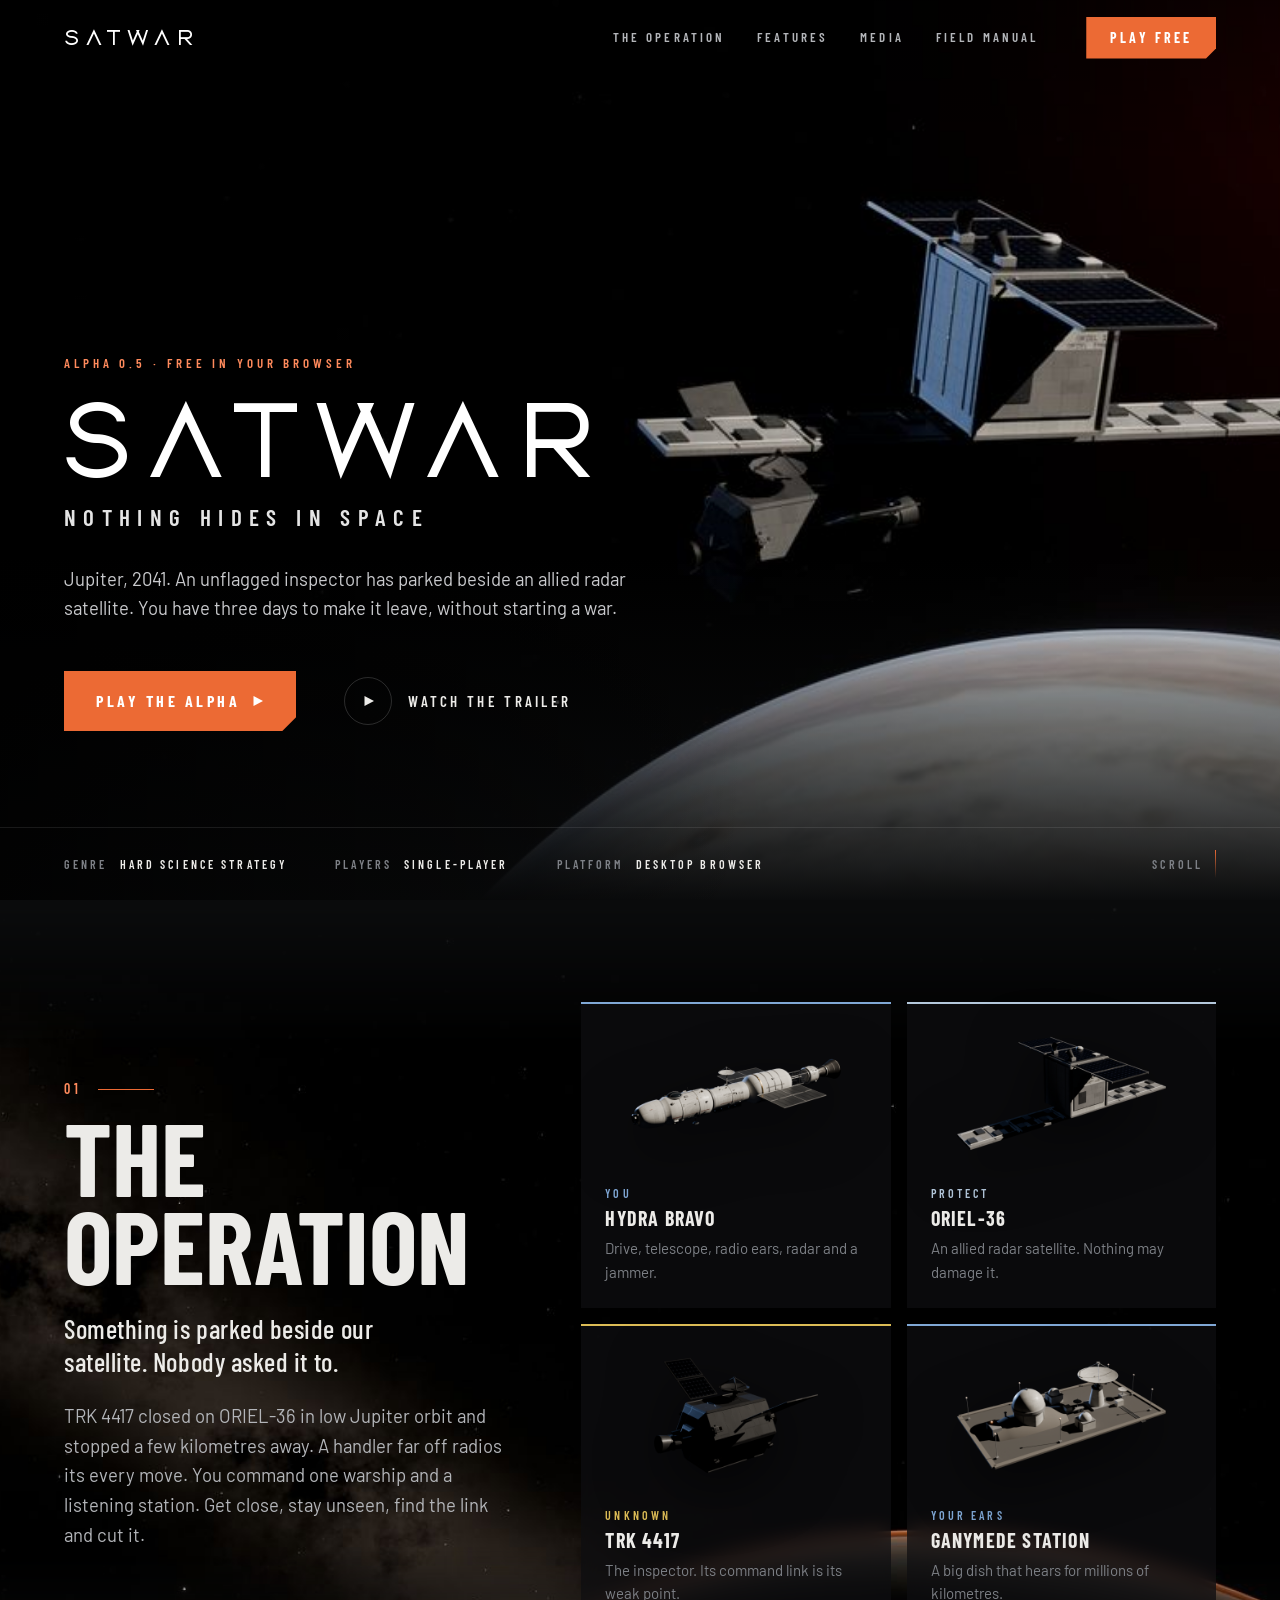
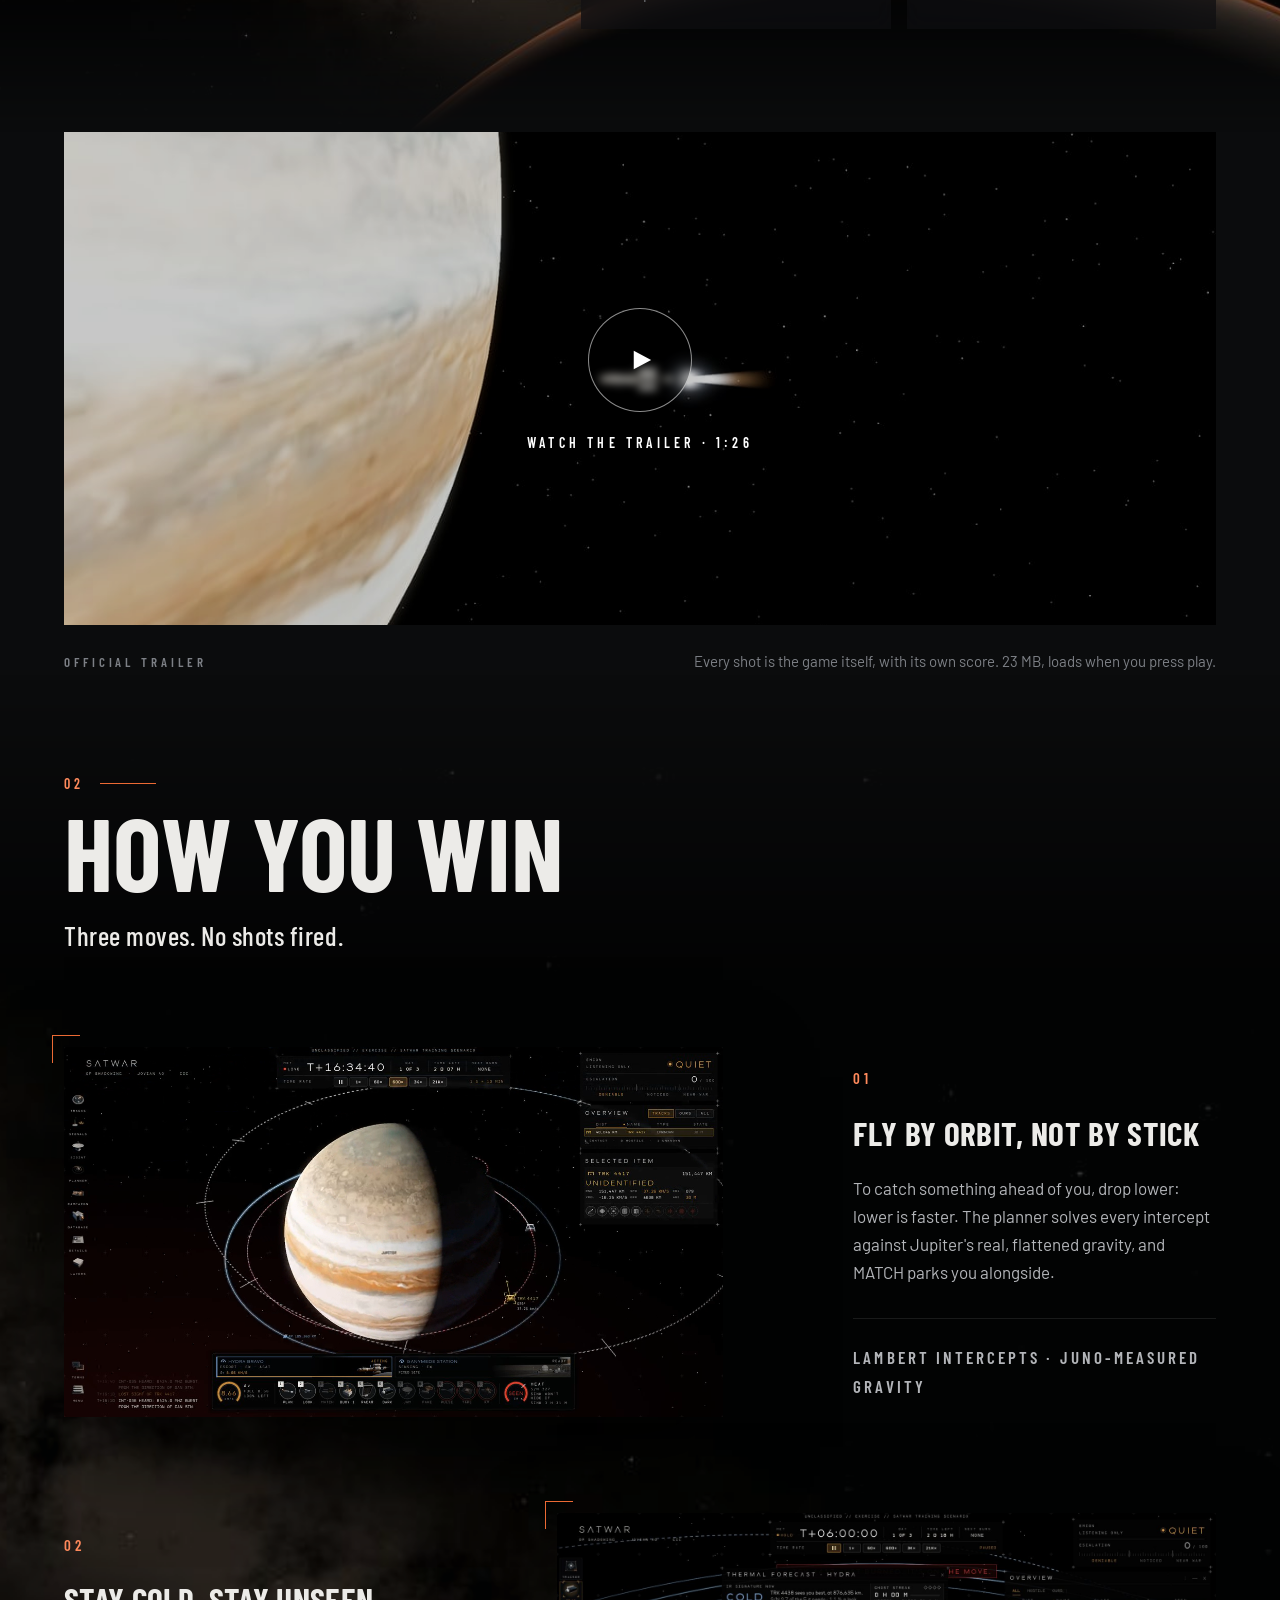
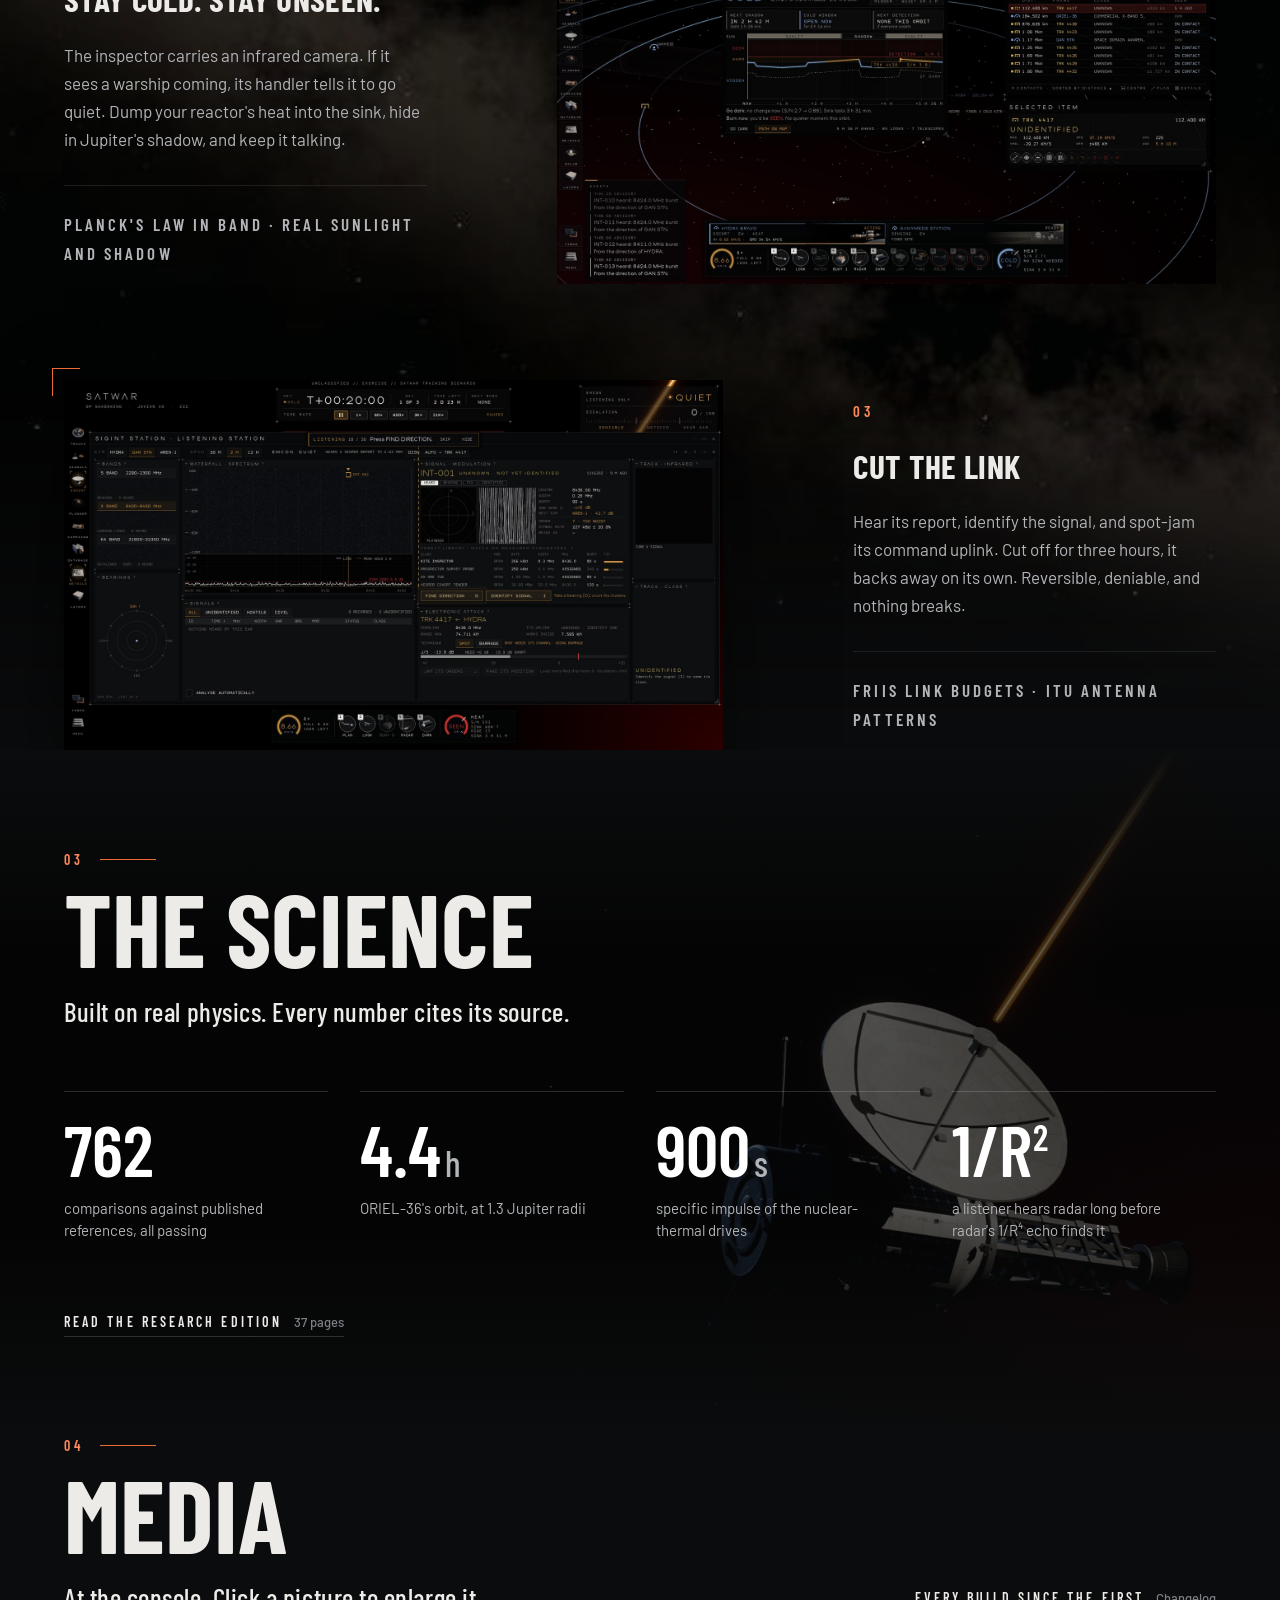
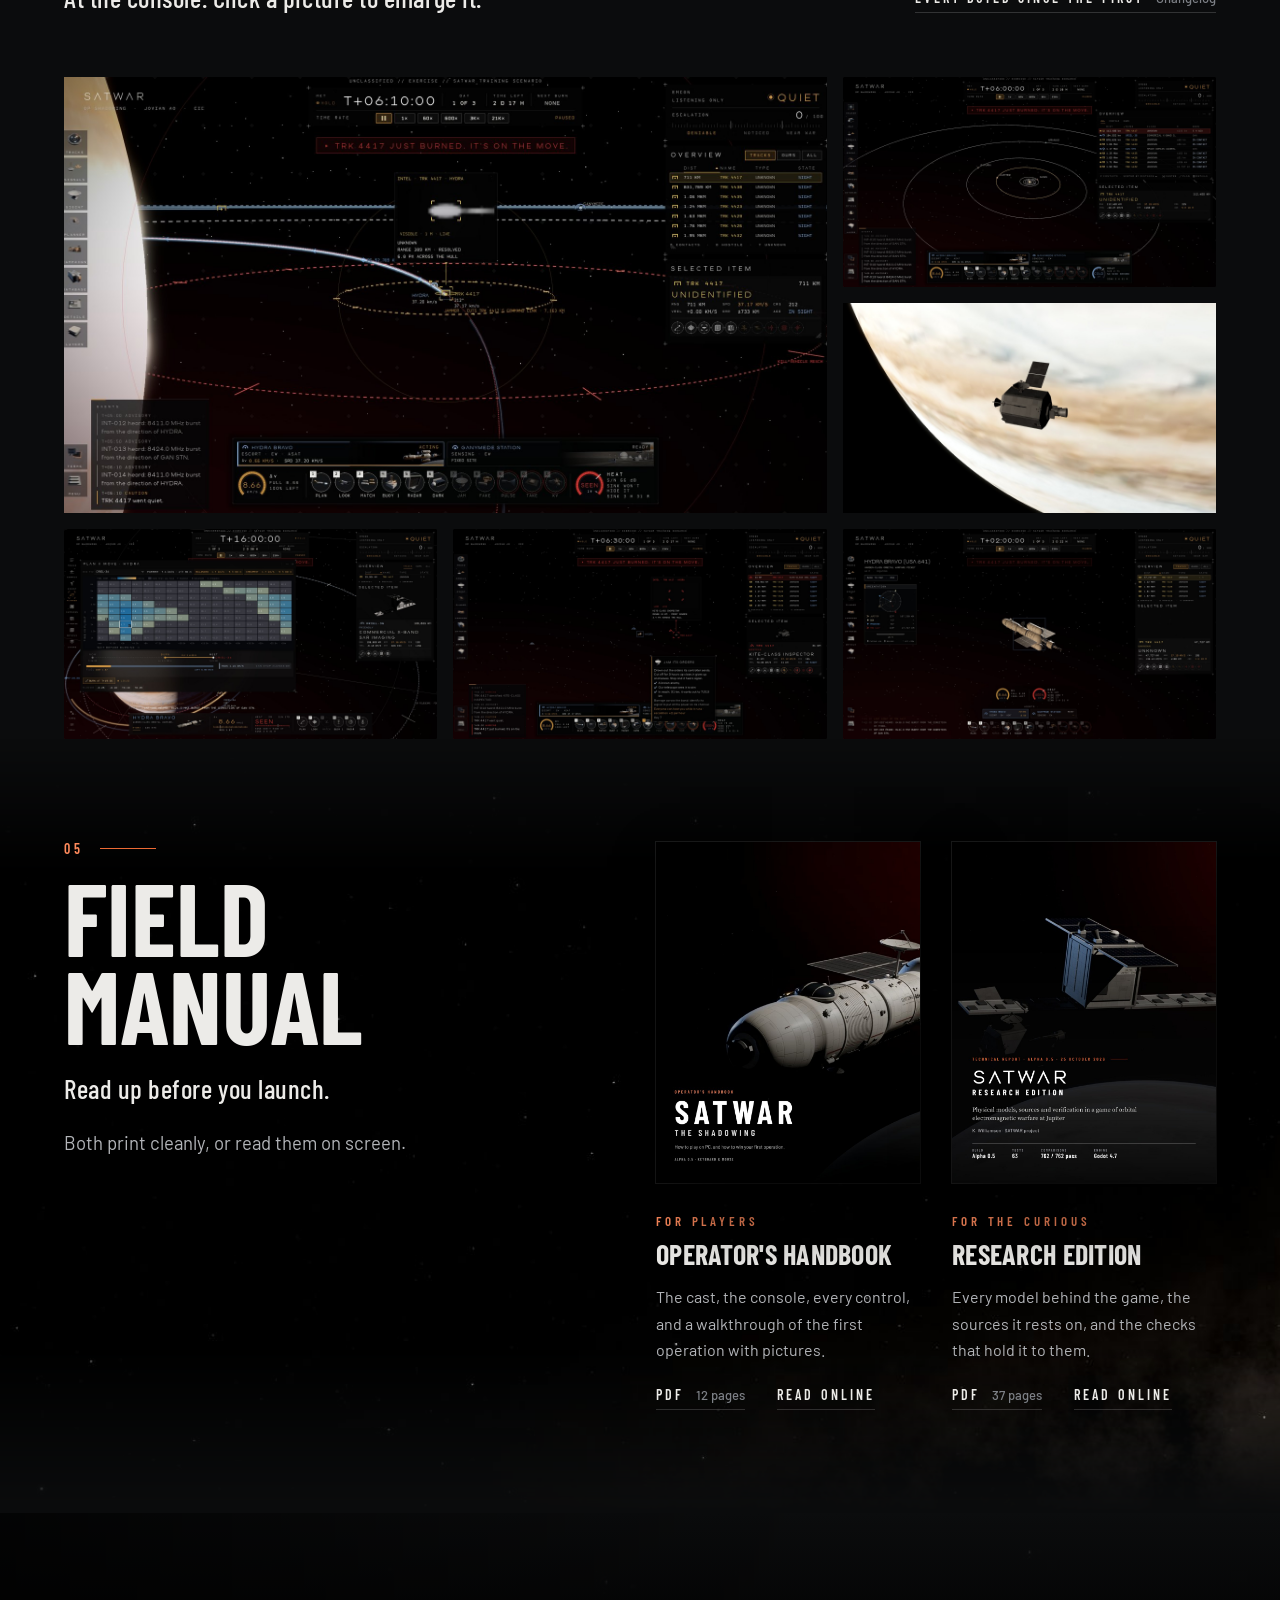
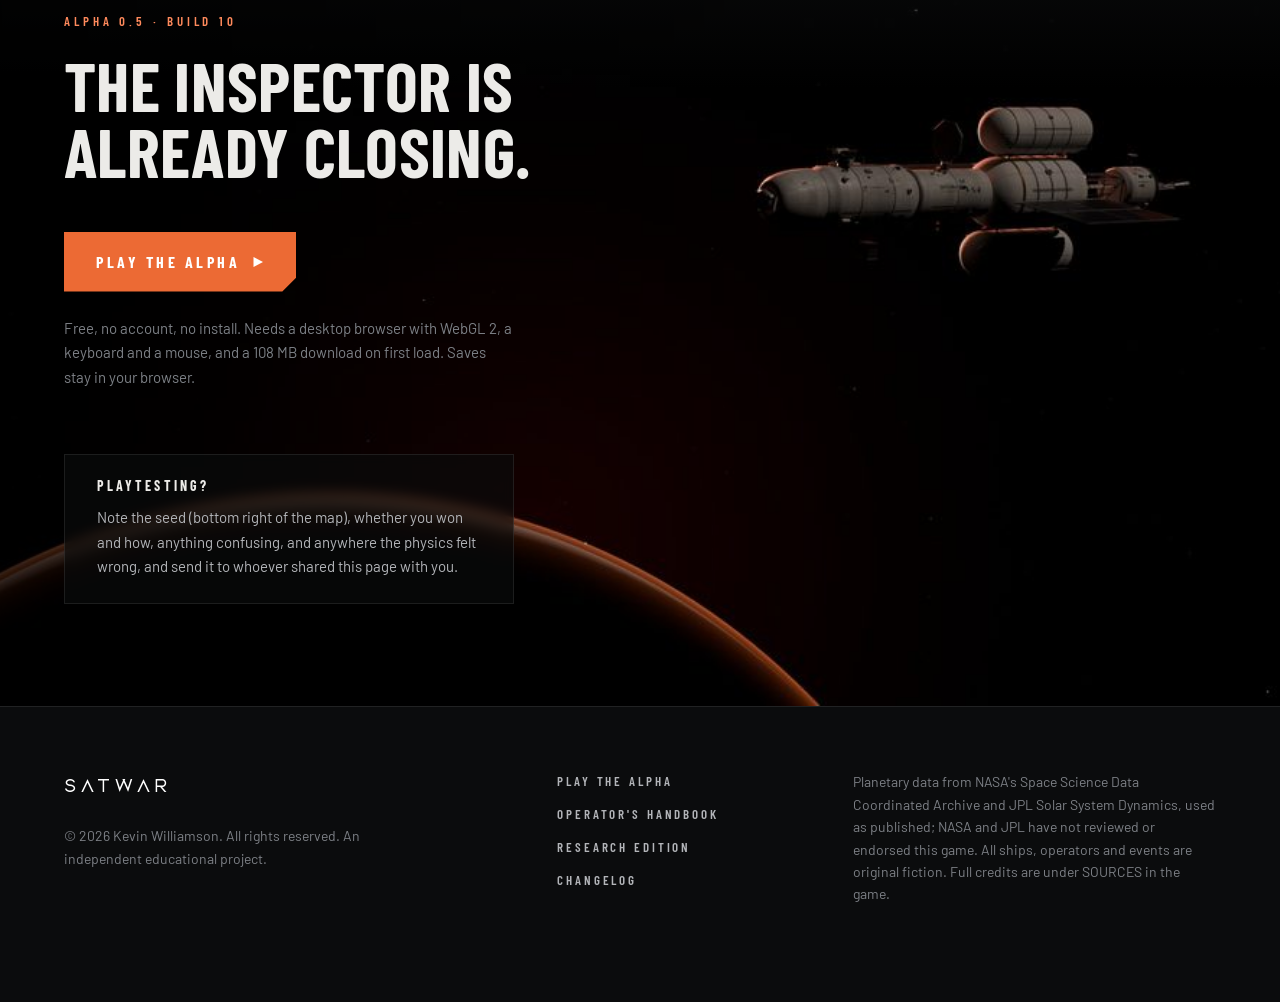
==== index.html @ 815275fd "Research Edition: claims audited against readable sources, corroborations listed, corrected visible " ====
<!doctype html>
<html lang="en">
<head>
<meta charset="utf-8">
<meta name="viewport" content="width=device-width, initial-scale=1">
<title>SATWAR · Alpha 0.5</title>
<meta name="description" content="SATWAR: a hard-science game of stealth satellites and electronic warfare around Jupiter, built on real orbital mechanics. Free in your browser.">
<meta name="theme-color" content="#0b0c0d">
<meta property="og:title" content="SATWAR · Alpha 0.5">
<meta property="og:description" content="Nothing hides in space. An unflagged inspector is shadowing an allied radar satellite in low Jupiter orbit. Close in, stay cold, and cut its command link without firing a shot. Free in your browser.">
<meta property="og:image" content="images/site/hero-1280.jpg">
<meta name="twitter:card" content="summary_large_image">
<link rel="preconnect" href="https://fonts.googleapis.com"><link rel="preconnect" href="https://fonts.gstatic.com" crossorigin>
<link rel="stylesheet" href="https://fonts.googleapis.com/css2?family=Barlow:ital,wght@0,400;0,500;0,600;1,400&family=Barlow+Condensed:wght@500;600;700&display=swap">
<style>
@font-face{font-family:'Satwar Geo';src:url(fonts/SatwarGeo-Medium.ttf) format('truetype');font-weight:500;font-display:swap}
@font-face{font-family:'Satwar Geo';src:url(fonts/SatwarGeo-Light.ttf) format('truetype');font-weight:300;font-display:swap}
:root{color-scheme:dark;
  --bg:#0b0c0d;--bg2:#111214;--bg3:#16171a;--line:rgba(255,255,255,.09);--line2:rgba(255,255,255,.16);
  --ink:#ecebe8;--ink2:#b3b5b9;--ink3:#7d8086;--orange:#ec6a34;--orange2:#ff8a5c;
  --own:#80a8d6;--prot:#b4c8dc;--unk:#dcbc56;--host:#e8544a;
  --geo:'Satwar Geo','Barlow Condensed',sans-serif;--cond:'Barlow Condensed','Arial Narrow',sans-serif;--body:'Barlow','Segoe UI',system-ui,sans-serif;
  /* one spacing scale for the whole site */
  --s1:4px;--s2:8px;--s3:12px;--s4:16px;--s5:24px;--s6:32px;--s7:48px;--s8:64px;--s9:96px;--s10:128px;--s11:192px;
  --gut:clamp(20px,5vw,80px);--max:1400px;--sec:clamp(80px,8vw,128px);--nav:76px}
*,*::before,*::after{box-sizing:border-box}
html{background:var(--bg);scroll-behavior:smooth;scroll-padding-top:var(--nav)}
body{margin:0;background:var(--bg);color:var(--ink);font:400 18px/1.65 var(--body);-webkit-font-smoothing:antialiased;text-rendering:optimizeLegibility}
img,video{display:block;max-width:100%;height:auto}
a{color:inherit}
:focus-visible{outline:2px solid var(--orange);outline-offset:4px}
p{margin:0}
h1,h2,h3{margin:0;font-weight:700}
.wrap{width:100%;max-width:calc(var(--max) + 2*var(--gut));margin:0 auto;padding:0 var(--gut)}
.k{display:block;font:600 13px/1 var(--cond);letter-spacing:.3em;text-transform:uppercase;color:var(--orange2)}
.k.dim{color:var(--ink3)}
.h2{font:700 clamp(40px,5.4vw,80px)/.95 var(--cond);letter-spacing:.005em;text-transform:uppercase;text-wrap:balance}
.h3{font:700 clamp(28px,2.6vw,40px)/1 var(--cond);letter-spacing:.01em;text-transform:uppercase}
.lead{font-size:clamp(18px,1.45vw,21px);line-height:1.6;color:var(--ink2);max-width:34em;text-wrap:pretty}
.small{font-size:15px;color:var(--ink3)}

/* buttons */
.btn{display:inline-flex;align-items:center;gap:var(--s3);height:60px;padding:0 var(--s6);background:var(--orange);color:#fff;text-decoration:none;
  font:700 16px/1 var(--cond);letter-spacing:.22em;text-transform:uppercase;clip-path:polygon(0 0,100% 0,100% calc(100% - 14px),calc(100% - 14px) 100%,0 100%);transition:background .2s}
.btn:hover{background:#ff7a42}
.btn svg{width:12px;height:12px}
.btn.sm{height:42px;padding:0 var(--s5);font-size:14px;clip-path:polygon(0 0,100% 0,100% calc(100% - 10px),calc(100% - 10px) 100%,0 100%)}
.ghost{display:inline-flex;align-items:center;gap:var(--s4);height:60px;color:var(--ink);text-decoration:none;background:none;border:0;cursor:pointer;padding:0;
  font:600 15px/1 var(--cond);letter-spacing:.22em;text-transform:uppercase}
.ghost i{display:grid;place-items:center;width:48px;height:48px;border:1px solid var(--line2);border-radius:50%;transition:border-color .2s,background .2s}
.ghost i svg{width:12px;height:12px;margin-left:2px}
.ghost:hover i{border-color:var(--orange);background:rgba(236,106,52,.12)}
.tl{font:600 14px/1 var(--cond);letter-spacing:.22em;text-transform:uppercase;text-decoration:none;color:var(--ink);display:inline-flex;gap:var(--s3);align-items:center;padding-bottom:6px;border-bottom:1px solid var(--line2);transition:border-color .2s,color .2s}
.tl:hover{border-color:var(--orange);color:#fff}
.tl small{font:500 13px var(--body);letter-spacing:0;text-transform:none;color:var(--ink3)}

/* navigation */
.nav{position:fixed;inset:0 0 auto;z-index:20;height:var(--nav);transition:background .3s,border-color .3s;border-bottom:1px solid transparent}
.nav.on,.nav.solid{background:rgba(11,12,13,.86);backdrop-filter:blur(14px);-webkit-backdrop-filter:blur(14px);border-color:var(--line)}
.nav .wrap{display:flex;align-items:center;height:100%;gap:var(--s7)}
.word{font:500 22px/1 var(--geo);letter-spacing:.26em;color:#fff;text-decoration:none;margin-right:auto}
.nav nav{display:flex;gap:var(--s6)}
.nav nav a{font:600 13px/1 var(--cond);letter-spacing:.24em;text-transform:uppercase;color:var(--ink2);text-decoration:none;padding:var(--s2) 0;transition:color .2s}
.nav nav a:hover{color:#fff}

/* hero */
.hero{position:relative;height:100svh;min-height:680px;max-height:1200px;display:flex;flex-direction:column;justify-content:flex-end;overflow:hidden;background:#000}
.hero picture,.hero picture img{position:absolute;inset:0;width:100%;height:100%;object-fit:cover;object-position:68% 45%}
.hero::after{content:"";position:absolute;inset:0;pointer-events:none;background:
  linear-gradient(90deg,rgba(0,0,0,.82) 0%,rgba(0,0,0,.45) 32%,rgba(0,0,0,0) 58%),
  linear-gradient(180deg,rgba(0,0,0,.5) 0%,rgba(0,0,0,0) 18%,rgba(0,0,0,0) 62%,var(--bg) 100%)}
.hero .wrap{position:relative;z-index:1}
.hero .copy{max-width:640px;padding-bottom:var(--s9)}
.hero h1{font:500 clamp(64px,8.2vw,140px)/.9 var(--geo);letter-spacing:.14em;color:#fff;margin:var(--s5) 0 var(--s4) -.05em}
.hero .tag{font:600 clamp(18px,1.8vw,26px)/1.2 var(--cond);letter-spacing:.32em;text-transform:uppercase;color:#e4e4e4}
.hero .lead{margin-top:var(--s6);color:#c9cacd}
.hero .acts{display:flex;flex-wrap:wrap;align-items:center;gap:var(--s5) var(--s7);margin-top:var(--s7)}
.strip{position:relative;z-index:1;border-top:1px solid var(--line)}
.strip .wrap{display:flex;gap:var(--s7);align-items:center;height:72px}
.strip span{white-space:nowrap;font:600 12px/1 var(--cond);letter-spacing:.26em;text-transform:uppercase;color:var(--ink3)}
.strip span b{color:var(--ink);font-weight:600;margin-left:var(--s3)}
.strip .scroll{margin-left:auto;display:flex;align-items:center;gap:var(--s3)}
.strip .scroll::after{content:"";width:1px;height:28px;background:linear-gradient(var(--orange),transparent)}

/* sections */
.sec{padding:var(--sec) 0}
.sec.flush{padding:0}
.sec.nob{padding-bottom:0}
.sec.not{padding-top:0}
.panel{background:var(--bg2)}
.grid{display:grid;grid-template-columns:repeat(12,minmax(0,1fr));column-gap:var(--s6)}

/* section head: the section's name is the headline */
.sh .idx{display:flex;align-items:center;gap:var(--s4);font:600 14px/1 var(--cond);letter-spacing:.3em;text-transform:uppercase;color:var(--orange2)}
.sh .idx::after{content:"";width:56px;height:1px;background:var(--orange)}
.sh h2{margin:var(--s4) 0 0;font:700 clamp(60px,8vw,128px)/.86 var(--cond);letter-spacing:0;text-transform:uppercase}
.sh .sub{margin-top:var(--s5);font:500 clamp(22px,2.1vw,32px)/1.2 var(--cond);letter-spacing:.02em;color:var(--ink);max-width:26em;text-wrap:balance}
.sh .lead{margin-top:var(--s5)}
/* deep-space backdrops behind sections, faded into the page at both edges */
.has-art{position:relative;isolation:isolate;overflow:hidden}
.art{position:absolute;inset:0;z-index:-1;pointer-events:none;-webkit-mask-image:linear-gradient(180deg,transparent 0%,#000 18%,#000 78%,transparent 100%);mask-image:linear-gradient(180deg,transparent 0%,#000 18%,#000 78%,transparent 100%)}
.art picture,.art img{width:100%;height:100%;object-fit:cover}
.art.dim img{opacity:.75}
/* premise */
.premise .pg{display:grid;grid-template-columns:minmax(0,5fr) minmax(0,7fr);gap:var(--s8);align-items:center}
.premise .who{display:grid;grid-template-columns:repeat(2,minmax(0,1fr));gap:var(--s4)}
.who div{display:flex;flex-direction:column;gap:var(--s2);background:rgba(14,15,17,.72);backdrop-filter:blur(10px);-webkit-backdrop-filter:blur(10px);border-top:2px solid var(--line2);padding:var(--s4) var(--s5) var(--s5)}
.who div.o{border-top-color:var(--own)}.who div.p{border-top-color:var(--prot)}.who div.u{border-top-color:var(--unk)}
.who img{width:100%;aspect-ratio:16/9;object-fit:contain;margin:0 0 var(--s3);filter:drop-shadow(0 18px 30px rgba(0,0,0,.6))}
.who b{font:700 20px/1.1 var(--cond);letter-spacing:.06em;text-transform:uppercase}
.who em{font:600 12px/1 var(--cond);font-style:normal;letter-spacing:.26em;text-transform:uppercase}
.who p{font-size:15px;line-height:1.55;color:var(--ink3)}
.c-own{color:var(--own)}.c-prot{color:var(--prot)}.c-unk{color:var(--unk)}

/* trailer */
.film{position:relative;display:block;width:100%;aspect-ratio:21/9;background:#000 center/cover no-repeat;border:0;padding:0;cursor:pointer;overflow:hidden}
.film img{position:absolute;inset:0;width:100%;height:100%;object-fit:cover;transition:transform 1.2s cubic-bezier(.2,.7,.2,1),opacity .4s;opacity:.78}
.film:hover img{transform:scale(1.025);opacity:.9}
.film .play{position:absolute;inset:0;display:flex;flex-direction:column;align-items:center;justify-content:center;gap:var(--s5);color:#fff}
.film .play i{display:grid;place-items:center;width:104px;height:104px;border-radius:50%;border:1px solid rgba(255,255,255,.55);background:rgba(0,0,0,.25);backdrop-filter:blur(4px);transition:transform .3s,border-color .3s,background .3s}
.film .play i svg{width:22px;height:22px;margin-left:4px}
.film:hover .play i{transform:scale(1.06);border-color:var(--orange);background:rgba(236,106,52,.2)}
.film .play span{font:600 14px/1 var(--cond);letter-spacing:.3em;text-transform:uppercase}
.film video{position:absolute;inset:0;width:100%;height:100%;background:#000}
.film-meta{display:flex;justify-content:space-between;align-items:baseline;gap:var(--s5);margin-top:var(--s5)}

/* features */
.feat-head{margin-bottom:var(--s9)}
.feat{display:grid;grid-template-columns:repeat(12,minmax(0,1fr));column-gap:var(--s6);align-items:center}
.feat+.feat{margin-top:var(--s9)}
.feat .media{grid-column:1/8;position:relative}
.feat .text{grid-column:9/13}
.feat.flip .media{grid-column:6/13;grid-row:1}
.feat.flip .text{grid-column:1/5;grid-row:1}
.media img,.media video{width:100%;aspect-ratio:16/9;object-fit:cover;background:#000;box-shadow:0 30px 80px rgba(0,0,0,.55)}
.media::before{content:"";position:absolute;left:-12px;top:-12px;width:28px;height:28px;border-left:1px solid var(--orange);border-top:1px solid var(--orange);pointer-events:none}
.feat .n{font:600 15px/1 var(--cond);letter-spacing:.24em;color:var(--orange2)}
.feat .h3{margin:var(--s5) 0}
.feat .text p{color:var(--ink2);font-size:17px}
.feat .spec{margin-top:var(--s6);padding-top:var(--s5);border-top:1px solid var(--line);font:600 12px/1.7 var(--cond);letter-spacing:.18em;text-transform:uppercase;color:var(--ink3)}

/* numbers band */
.band{position:relative;overflow:hidden;background:#000}
.band>img{position:absolute;inset:0;width:100%;height:100%;object-fit:cover;object-position:60% 50%;opacity:.55}
.band::after{content:"";position:absolute;inset:0;background:linear-gradient(180deg,var(--bg) 0%,rgba(11,12,13,.35) 30%,rgba(11,12,13,.35) 70%,var(--bg) 100%)}
.band .wrap{position:relative;z-index:1}

.nums{display:grid;grid-template-columns:repeat(4,minmax(0,1fr));gap:var(--s6);margin-top:var(--s8)}
.nums div{border-top:1px solid var(--line2);padding-top:var(--s5)}
.nums b{display:block;font:600 clamp(56px,5.6vw,92px)/.9 var(--cond);letter-spacing:0;font-variant-numeric:lining-nums;color:#fff}
.nums b small{font-size:.5em;font-weight:500;margin-left:.12em;color:var(--ink2);letter-spacing:.02em}
.nums b sup{font-size:.5em;vertical-align:0;position:relative;top:-.72em;margin-left:.04em}
.nums span{display:block;margin-top:var(--s4);font-size:15px;line-height:1.5;color:var(--ink2);max-width:16em}
.band .more{margin-top:var(--s8)}

/* gallery */
.gal-head{display:flex;justify-content:space-between;align-items:flex-end;gap:var(--s6);margin-bottom:var(--s8)}
.gal{display:grid;grid-template-columns:repeat(12,minmax(0,1fr));gap:var(--s4)}
.gal figure{margin:0;position:relative;overflow:hidden;background:#000;cursor:zoom-in}
.gal figure:nth-child(1){grid-column:1/9;grid-row:1/3}
.gal figure:nth-child(2),.gal figure:nth-child(3){grid-column:9/13}
.gal figure:nth-child(n+4){grid-column:span 4}
.gal img{width:100%;height:100%;object-fit:cover;aspect-ratio:16/9;transition:transform .8s cubic-bezier(.2,.7,.2,1)}
.gal figure:hover img{transform:scale(1.03)}
.gal figcaption{position:absolute;left:0;right:0;bottom:0;padding:var(--s7) var(--s5) var(--s4);background:linear-gradient(transparent,rgba(0,0,0,.85));font:600 12px/1.3 var(--cond);letter-spacing:.22em;text-transform:uppercase;color:#ddd;opacity:0;transform:translateY(6px);transition:opacity .3s,transform .3s}
.gal figure:hover figcaption,.gal figure:focus-within figcaption{opacity:1;transform:none}

/* field manual */
.docs{display:grid;grid-template-columns:repeat(12,minmax(0,1fr));column-gap:var(--s6);row-gap:var(--s9)}
.docs .intro{grid-column:1/6}

.doc{grid-column:10/13;display:flex;flex-direction:column}
.doc.d1{grid-column:7/10}
.doc .cv{display:block;position:relative;aspect-ratio:612/792;margin-bottom:var(--s6);transition:transform .5s cubic-bezier(.2,.7,.2,1)}
.doc .cv img{width:100%;height:100%;object-fit:cover;box-shadow:24px 34px 60px rgba(0,0,0,.6),0 0 0 1px var(--line)}
.doc .cv:hover{transform:translateY(-6px)}
.doc .k{margin-bottom:var(--s3)}
.doc .h3{font-size:28px}
.doc p{margin:var(--s4) 0 var(--s5);font-size:16px;color:var(--ink2)}
.doc .links{display:flex;gap:var(--s6);flex-wrap:wrap;margin-top:auto}

/* final call */
.end{position:relative;overflow:hidden;background:#000;padding:var(--sec) 0}
.end>picture,.end>picture img{position:absolute;inset:0;width:100%;height:100%;object-fit:cover;object-position:70% 50%}
.end::after{content:"";position:absolute;inset:0;background:linear-gradient(90deg,rgba(0,0,0,.7) 0%,rgba(0,0,0,.2) 45%,rgba(0,0,0,0) 65%),linear-gradient(180deg,var(--bg) 0%,rgba(0,0,0,0) 22%)}
.end .wrap{position:relative;z-index:1;display:flex;flex-direction:column;align-items:flex-start;min-height:clamp(420px,40vw,640px);justify-content:center}
.end .h2{margin:var(--s5) 0 var(--s7);max-width:9em}
.end .small{margin-top:var(--s5);max-width:30em}
.fb{margin-top:var(--s8);max-width:30em;padding:var(--s5) var(--s6);border:1px solid var(--line);background:rgba(11,12,13,.6);backdrop-filter:blur(6px);font-size:15px;color:var(--ink2);text-align:left}
.fb b{display:block;font:700 14px/1 var(--cond);letter-spacing:.22em;text-transform:uppercase;color:var(--ink);margin-bottom:var(--s3)}

/* footer */
footer{border-top:1px solid var(--line);padding:var(--s8) 0 var(--s9);background:var(--bg)}
footer .grid{row-gap:var(--s6)}
footer .word{font-size:18px}
footer .a{grid-column:1/5}
footer .b{grid-column:6/9;display:flex;flex-direction:column;gap:var(--s3)}
footer .c{grid-column:9/13}
footer .b a{font:600 13px/1.6 var(--cond);letter-spacing:.22em;text-transform:uppercase;color:var(--ink2);text-decoration:none}
footer .b a:hover{color:#fff}
footer p{font-size:14px;line-height:1.6;color:var(--ink3)}
footer .a p{margin-top:var(--s5)}

/* changelog */
.pagehead{padding:calc(var(--nav) + var(--s10)) 0 var(--s9);border-bottom:1px solid var(--line)}
.pagehead h1{font:700 clamp(56px,7vw,112px)/.9 var(--cond);text-transform:uppercase;margin:var(--s5) 0 var(--s6)}
.log{display:grid;grid-template-columns:repeat(12,minmax(0,1fr));column-gap:var(--s6);margin:0}
.log dt{grid-column:1/4;padding:var(--s8) 0 0;position:sticky;top:calc(var(--nav) + var(--s6));align-self:start}
.log dt .bn{display:block;font:600 clamp(40px,3.8vw,60px)/1 var(--cond);letter-spacing:.01em;color:#fff}
.log dt small{display:block;margin-top:var(--s4);font:600 12px/1.6 var(--cond);letter-spacing:.24em;text-transform:uppercase;color:var(--ink3)}
.log dt .latest{display:inline-block;margin-top:var(--s4);font:600 12px/1 var(--cond);letter-spacing:.22em;text-transform:uppercase;color:var(--orange2)}
.log dd{grid-column:4/13;margin:0;padding:var(--s8) 0;border-bottom:1px solid var(--line);color:var(--ink2);font-size:17px}
.log ul{margin:0;padding:0;list-style:none}
.log li{position:relative;padding-left:var(--s5);margin-bottom:var(--s4)}
.log li::before{content:"";position:absolute;left:0;top:.72em;width:8px;height:1px;background:var(--orange)}
.log li b{color:var(--ink);font-weight:600}
.cl-pair{display:grid;grid-template-columns:minmax(0,1fr) minmax(0,1fr);gap:var(--s7);align-items:start}
.cl-pair+.cl-pair{margin-top:var(--s7);padding-top:var(--s7);border-top:1px solid var(--line)}
.cl-pair.flip .cl-note{order:2}
.cl-pair figure{margin:0;cursor:zoom-in}
.cl-pair img{width:100%;box-shadow:0 20px 50px rgba(0,0,0,.5)}
.cl-pair figcaption{margin-top:var(--s3);font:600 12px/1.4 var(--cond);letter-spacing:.2em;text-transform:uppercase;color:var(--ink3)}
.dn{margin-top:var(--s4);padding:var(--s4) var(--s5);border-left:2px solid var(--orange);background:var(--bg2)}
.dn b{display:block;font:700 13px var(--cond);letter-spacing:.2em;text-transform:uppercase;color:var(--ink);margin-bottom:var(--s1)}

/* lightbox */
dialog.lb{padding:0;border:0;background:transparent;max-width:none;max-height:none;width:100vw;height:100vh;color:var(--ink)}
dialog.lb::backdrop{background:rgba(0,0,0,.94)}
.lb .in{display:flex;flex-direction:column;align-items:center;justify-content:center;gap:var(--s4);width:100%;height:100%;padding:var(--s7) var(--gut)}
.lb img{max-width:100%;max-height:calc(100vh - 160px);width:auto;cursor:zoom-out}
.lb .bar{display:flex;align-items:center;gap:var(--s4);width:min(100%,1200px)}
.lb .bar span{flex:1;font:600 13px/1.4 var(--cond);letter-spacing:.22em;text-transform:uppercase;color:var(--ink2)}
.lb button{font:600 13px/1 var(--cond);letter-spacing:.22em;color:var(--ink);background:none;border:1px solid var(--line2);height:44px;min-width:44px;padding:0 var(--s4);cursor:pointer}
.lb button:hover{border-color:var(--orange)}

@media (max-width:1100px){
  .nav nav{display:none}
  .strip .wrap{flex-wrap:wrap;height:auto;padding-top:var(--s5);padding-bottom:var(--s5);gap:var(--s3) var(--s6)}
  .premise .pg{grid-template-columns:1fr}
  .feat .media,.feat.flip .media{grid-column:1/-1;grid-row:auto}
  .feat .text,.feat.flip .text{grid-column:1/-1;grid-row:auto;margin-top:var(--s7);max-width:36em}
  .nums{grid-template-columns:repeat(2,minmax(0,1fr));row-gap:var(--s7)}
  .docs .intro{grid-column:1/-1}
  .doc,.doc.d1{grid-column:span 6}
  footer .a{grid-column:1/-1}footer .b{grid-column:1/5}footer .c{grid-column:5/-1}
  .log dt{grid-column:1/-1;position:static;padding-top:var(--s8)}
  .log dd{grid-column:1/-1;padding-top:var(--s5)}
}
@media (max-width:720px){
  body{font-size:17px}
  :root{--nav:64px;--sec:88px}
  .nav .btn{height:38px;padding:0 var(--s4);font-size:13px}
  .word{font-size:18px}
  .hero{height:auto;min-height:0;max-height:none;padding-top:var(--nav)}
  .hero picture{position:relative;inset:auto;height:62vw;min-height:260px;display:block}
  .hero picture img{object-position:78% 40%}
  .hero::after{background:linear-gradient(180deg,rgba(0,0,0,.6) 0%,rgba(0,0,0,0) 14%,rgba(0,0,0,0) 30%,var(--bg) 52%)}
  .hero .copy{padding:0 0 var(--s8);margin-top:var(--s2)}
  .hero h1{letter-spacing:.1em}
  .hero .acts{gap:var(--s4) var(--s6)}
  .strip .wrap{height:auto;flex-wrap:wrap;gap:var(--s3) var(--s5);padding-top:var(--s5);padding-bottom:var(--s5)}
  .strip .scroll{display:none}
  .premise .who{grid-template-columns:1fr}
  .who div{display:grid;grid-template-columns:110px 1fr;column-gap:var(--s4);align-items:start}
  .who img{grid-row:1/4;margin:0}
  .film{aspect-ratio:16/10}
  .film .play i{width:76px;height:76px}
  .film-meta{flex-direction:column;gap:var(--s2)}
  .feat-head{margin-bottom:var(--s7)}
  .sh .idx::after{width:40px}
  .feat+.feat{margin-top:var(--s9)}
  .media::before{left:-8px;top:-8px;width:20px;height:20px}
  .nums{grid-template-columns:1fr 1fr;column-gap:var(--s5)}
  .gal-head{flex-direction:column;align-items:flex-start}
  .gal{grid-template-columns:1fr 1fr}
  .gal figure:nth-child(n){grid-column:auto;grid-row:auto}
  .gal figure:nth-child(1),.gal figure:last-child:nth-child(even){grid-column:1/-1}
  .gal figcaption{opacity:1;transform:none;padding:var(--s6) var(--s3) var(--s2);font-size:10px;letter-spacing:.16em}
  .doc,.doc.d1{grid-column:1/-1}
  .doc{display:grid;grid-template-columns:120px 1fr;column-gap:var(--s5);align-items:start}
  .doc .cv{grid-row:1/6;margin:0;transform:none}
  .doc .h3{font-size:24px}
  .doc .links{margin-top:0;gap:var(--s5)}
  footer .b,footer .c{grid-column:1/-1}
  .cl-pair{grid-template-columns:1fr;gap:var(--s5)}
  .cl-pair.flip .cl-note{order:0}
}
@media (prefers-reduced-motion:reduce){*{transition:none!important}html{scroll-behavior:auto}}
</style>
</head>
<body>
<header class="nav" id="nav"><div class="wrap"><a class="word" href="./">SATWAR</a><nav aria-label="Sections"><a href="#operation">The Operation</a><a href="#features">Features</a><a href="#media">Media</a><a href="#manual">Field Manual</a></nav><a class="btn sm" href="game/">Play free</a></div></header>
<main>
<section class="hero" aria-label="SATWAR">
  <picture><source media="(max-width:1280px)" srcset="images/site/hero-1280.jpg"><img src="images/site/hero.jpg" width="2560" height="1100" alt="Above Jupiter's dayside, a dark angular inspector hangs just beneath ORIEL-36, a box-shaped radar satellite with a long flat antenna." fetchpriority="high"></picture>
  <div class="wrap"><div class="copy">
    <span class="k">Alpha 0.5 &middot; Free in your browser</span>
    <h1>SATWAR</h1>
    <p class="tag">Nothing hides in space</p>
    <p class="lead">Jupiter, 2041. An unflagged inspector has parked beside an allied radar satellite. You have three days to make it leave, without starting a war.</p>
    <div class="acts">
      <a class="btn" href="game/">Play the alpha <svg viewBox="0 0 12 12" aria-hidden="true"><path d="M1.5 1 11 6 1.5 11Z" fill="currentColor"/></svg></a>
      <a class="ghost" href="#trailer"><i><svg viewBox="0 0 12 12" aria-hidden="true"><path d="M1.5 1 11 6 1.5 11Z" fill="currentColor"/></svg></i>Watch the trailer</a>
    </div>
  </div></div>
  <div class="strip"><div class="wrap"><span>Genre<b>Hard science strategy</b></span><span>Players<b>Single-player</b></span><span>Platform<b>Desktop browser</b></span><span class="scroll">Scroll</span></div></div>
</section>

<section class="sec premise has-art" id="operation"><div class="art" aria-hidden="true"><picture><source media="(max-width:1280px)" srcset="images/site/bg-limb-1280.jpg"><img src="images/site/bg-limb.jpg" width="2560" height="1440" alt="" loading="lazy" style="object-position:60% 85%"></picture></div><div class="wrap pg">
  <div class="sh"><span class="idx">01</span><h2>The operation</h2><p class="sub">Something is parked beside our satellite. Nobody asked it to.</p><p class="lead">TRK 4417 closed on ORIEL-36 in low Jupiter orbit and stopped a few kilometres away. A handler far off radios its every move. You command one warship and a listening station. Get close, stay unseen, find the link and cut it.</p></div>
  <div class="who">
    <div class="o"><img src="manual/img/p-sentinel.png" width="640" height="360" alt="HYDRA, a long white nuclear-drive warship." loading="lazy"><em class="c-own">You</em><b>HYDRA Bravo</b><p>Drive, telescope, radio ears, radar and a jammer.</p></div>
    <div class="p"><img src="manual/img/p-oriel.png" width="640" height="360" alt="ORIEL-36, a box-shaped radar satellite with a long flat antenna." loading="lazy"><em class="c-prot">Protect</em><b>ORIEL-36</b><p>An allied radar satellite. Nothing may damage it.</p></div>
    <div class="u"><img src="manual/img/p-kite.png" width="640" height="360" alt="TRK 4417, a dark angular inspector with a small dish." loading="lazy"><em class="c-unk">Unknown</em><b>TRK 4417</b><p>The inspector. Its command link is its weak point.</p></div>
    <div class="o"><img src="manual/img/p-station.png" width="640" height="360" alt="Ganymede Station, a ground site with a large dish." loading="lazy"><em class="c-own">Your ears</em><b>Ganymede Station</b><p>A big dish that hears for millions of kilometres.</p></div>
  </div>
</div></section>

<section class="sec flush" id="trailer"><div class="wrap">
  <button class="film" id="film" type="button" aria-label="Play the SATWAR trailer, 86 seconds with sound. ORIEL-36 in low Jupiter orbit and the inspector beside it; the console and the planner; HYDRA lighting its drive; HYDRA alongside and dark; the SIGINT station picking out the inspector's report; a jamming beam on its command link; the inspector backing away; then the title.">
    <img src="images/trailer.jpg?v=0.8" width="1920" height="1080" alt="" loading="lazy">
    <span class="play"><i><svg viewBox="0 0 12 12" aria-hidden="true"><path d="M1.5 1 11 6 1.5 11Z" fill="currentColor"/></svg></i><span>Watch the trailer &middot; 1:26</span></span>
  </button>
  <div class="film-meta"><span class="k dim">Official trailer</span><span class="small">Every shot is the game itself, with its own score. 23 MB, loads when you press play.</span></div>
</div></section>

<section class="sec nob has-art" id="features"><div class="art dim" aria-hidden="true"><picture><source media="(max-width:1280px)" srcset="images/site/bg-deep-1280.jpg"><img src="images/site/bg-deep.jpg" width="2560" height="1440" alt="" loading="lazy" style="object-position:50% 50%"></picture></div><div class="wrap">
  <div class="feat-head sh"><span class="idx">02</span><h2>How you win</h2><p class="sub">Three moves. No shots fired.</p></div>

  <div class="feat">
    <div class="media"><video data-loop src="images/play.webm?v=0.8" poster="images/play-poster.jpg?v=0.8" width="1280" height="720" autoplay muted loop playsinline aria-label="The planner opens on ORIEL-36, HYDRA turns and lights its drive, then drops to ORIEL-36's orbit."></video></div>
    <div class="text"><span class="n">01</span><h3 class="h3">Fly by orbit, not by stick</h3><p>To catch something ahead of you, drop lower: lower is faster. The planner solves every intercept against Jupiter's real, flattened gravity, and MATCH parks you alongside.</p><p class="spec">Lambert intercepts &middot; Juno-measured gravity</p></div>
  </div>

  <div class="feat flip">
    <div class="media"><img src="images/g10-heat.jpg" width="1600" height="900" loading="lazy" alt="The Thermal Forecast window: the verdict COLD, three countdowns and a chart of HYDRA's visibility over the next orbit."></div>
    <div class="text"><span class="n">02</span><h3 class="h3">Stay cold. Stay unseen.</h3><p>The inspector carries an infrared camera. If it sees a warship coming, its handler tells it to go quiet. Dump your reactor's heat into the sink, hide in Jupiter's shadow, and keep it talking.</p><p class="spec">Planck's law in band &middot; Real sunlight and shadow</p></div>
  </div>

  <div class="feat">
    <div class="media"><img src="images/g8-sigint.jpg?v=0.8" width="1600" height="900" loading="lazy" alt="The SIGINT station hearing TRK 4417's report from afar."></div>
    <div class="text"><span class="n">03</span><h3 class="h3">Cut the link</h3><p>Hear its report, identify the signal, and spot-jam its command uplink. Cut off for three hours, it backs away on its own. Reversible, deniable, and nothing breaks.</p><p class="spec">Friis link budgets &middot; ITU antenna patterns</p></div>
  </div>
</div></section>

<section class="sec band" aria-label="The science">
  <img src="manual/img/keyart_signals.jpg" width="1600" height="900" alt="" loading="lazy">
  <div class="wrap">
    <div class="sh"><span class="idx">03</span><h2>The science</h2><p class="sub">Built on real physics. Every number cites its source.</p></div>
    <div class="nums">
      <div><b>762</b><span>comparisons against published references, all passing</span></div>
      <div><b>4.4<small>h</small></b><span>ORIEL-36's orbit, at 1.3 Jupiter radii</span></div>
      <div><b>900<small>s</small></b><span>specific impulse of the nuclear-thermal drives</span></div>
      <div><b>1/R<sup>2</sup></b><span>a listener hears radar long before radar's 1/R&#8308; echo finds it</span></div>
    </div>
    <div class="more"><a class="tl" href="research/">Read the research edition <small>37 pages</small></a></div>
  </div>
</section>

<section class="sec not nob" id="media"><div class="wrap">
  <div class="gal-head"><div class="sh"><span class="idx">04</span><h2>Media</h2><p class="sub">At the console. Click a picture to enlarge it.</p></div><a class="tl" href="notes/">Every build since the first <small>Changelog</small></a></div>
  <div class="gal" data-zoom>
    <figure><img src="images/g9-console.jpg?v=0.9" width="1600" height="900" loading="lazy" alt="The console over Jupiter's dayside: black plates, the event log, the dock and HYDRA's gauges."><figcaption>The console over Jupiter's dayside</figcaption></figure>
    <figure><img src="images/g10-system.jpg" width="1600" height="900" loading="lazy" alt="The map zoomed out to the inner solar system, each planet on its real orbit."><figcaption>The whole solar system, in 3D</figcaption></figure>
    <figure><img src="images/g7-shadow.jpg?v=0.7" width="1600" height="900" loading="lazy" alt="TRK 4417 a few kilometres from ORIEL-36 over Jupiter."><figcaption>TRK 4417, a few km from ORIEL-36</figcaption></figure>
    <figure><img src="images/g7-planner.jpg?v=0.7" width="1600" height="900" loading="lazy" alt="The planner's grid of waits and flight times to ORIEL-36."><figcaption>The planner</figcaption></figure>
    <figure><img src="images/g9-jam.jpg?v=0.9" width="1600" height="900" loading="lazy" alt="The JAM card with each thing it needs ticked off."><figcaption>The JAM card</figcaption></figure>
    <figure><img src="images/g8-orient.jpg?v=0.8" width="1600" height="900" loading="lazy" alt="HYDRA up close with the orientation panel."><figcaption>HYDRA up close</figcaption></figure>
  </div>
</div></section>

<section class="sec has-art" id="manual"><div class="art" aria-hidden="true"><picture><source media="(max-width:1280px)" srcset="images/site/bg-moons-1280.jpg"><img src="images/site/bg-moons.jpg" width="2560" height="1440" alt="" loading="lazy" style="object-position:70% 40%"></picture></div><div class="wrap docs">
  <div class="intro sh"><span class="idx">05</span><h2>Field manual</h2><p class="sub">Read up before you launch.</p><p class="lead">Both print cleanly, or read them on screen.</p></div>
  <div class="doc d1"><a class="cv" href="manual/"><img src="images/doc-handbook.jpg" width="612" height="792" loading="lazy" alt="The cover of the Operator's Handbook: HYDRA over Jupiter."></a>
    <span class="k">For players</span><h3 class="h3">Operator's Handbook</h3><p>The cast, the console, every control, and a walkthrough of the first operation with pictures.</p>
    <div class="links"><a class="tl" href="manual/SATWAR-Operators-Handbook.pdf">PDF <small>12 pages</small></a><a class="tl" href="manual/">Read online</a></div></div>
  <div class="doc"><a class="cv" href="research/"><img src="images/doc-research.jpg" width="612" height="792" loading="lazy" alt="The first page of the Research Edition."></a>
    <span class="k">For the curious</span><h3 class="h3">Research Edition</h3><p>Every model behind the game, the sources it rests on, and the checks that hold it to them.</p>
    <div class="links"><a class="tl" href="research/SATWAR-Research-Edition.pdf">PDF <small>37 pages</small></a><a class="tl" href="research/">Read online</a></div></div>
</div></section>

<section class="end" aria-label="Play">
  <picture><source media="(max-width:1280px)" srcset="images/site/end-1280.jpg"><img src="images/site/end.jpg" width="2560" height="1100" alt="" loading="lazy"></picture>
  <div class="wrap">
    <span class="k">Alpha 0.5 &middot; Build 10</span>
    <h2 class="h2">The inspector is already closing.</h2>
    <a class="btn" href="game/">Play the alpha <svg viewBox="0 0 12 12" aria-hidden="true"><path d="M1.5 1 11 6 1.5 11Z" fill="currentColor"/></svg></a>
    <p class="small">Free, no account, no install. Needs a desktop browser with WebGL 2, a keyboard and a mouse, and a 108 MB download on first load. Saves stay in your browser.</p>
    <div class="fb"><b>Playtesting?</b>Note the seed (bottom right of the map), whether you won and how, anything confusing, and anywhere the physics felt wrong, and send it to whoever shared this page with you.</div>
  </div>
</section>
</main>
<footer><div class="wrap grid">
  <div class="a"><a class="word" href="./">SATWAR</a><p>&copy; 2026 Kevin Williamson. All rights reserved. An independent educational project.</p></div>
  <div class="b"><a href="game/">Play the alpha</a><a href="manual/">Operator's handbook</a><a href="research/">Research edition</a><a href="notes/">Changelog</a></div>
  <div class="c"><p>Planetary data from NASA's Space Science Data Coordinated Archive and JPL Solar System Dynamics, used as published; NASA and JPL have not reviewed or endorsed this game. All ships, operators and events are original fiction. Full credits are under SOURCES in the game.</p></div>
</div></footer>
<dialog class="lb" id="lb" aria-label="Picture"><div class="in"><img id="lbImg" alt=""><div class="bar"><span id="lbCap"></span><button id="lbPrev" aria-label="Previous">&larr;</button><button id="lbNext" aria-label="Next">&rarr;</button><button id="lbX">Close</button></div></div></dialog>
<script>
(function(){
 var n=document.getElementById('nav');
 if(n&&!n.classList.contains('solid')){var f=function(){n.classList.toggle('on',window.scrollY>40);};f();window.addEventListener('scroll',f,{passive:true});}
 var still=window.matchMedia&&matchMedia('(prefers-reduced-motion: reduce)').matches;
 [].forEach.call(document.querySelectorAll('video[data-loop]'),function(v){if(still){v.removeAttribute('autoplay');v.pause();v.controls=true;}});
 var film=document.getElementById('film');
 if(film){film.addEventListener('click',function(){
   if(film.querySelector('video'))return;
   var v=document.createElement('video');v.controls=true;v.autoplay=true;v.playsInline=true;v.setAttribute('aria-label',film.getAttribute('aria-label'));
   v.innerHTML='<source src="images/trailer.mp4?v=0.8" type="video/mp4">';film.appendChild(v);v.play&&v.play().catch(function(){});film.style.cursor='default';});}
 var lb=document.getElementById('lb');if(!lb||!lb.showModal)return;
 var imgs=[].slice.call(document.querySelectorAll('[data-zoom] img')),cur=0;
 function show(i){cur=(i+imgs.length)%imgs.length;var im=imgs[cur],fc=im.closest('figure'),big=document.getElementById('lbImg');
  big.src=im.currentSrc||im.src;big.alt=im.alt;document.getElementById('lbCap').textContent=fc&&fc.querySelector('figcaption')?fc.querySelector('figcaption').textContent:(im.alt||'');}
 imgs.forEach(function(im,i){var t=im.closest('figure')||im;t.tabIndex=0;t.setAttribute('role','button');t.setAttribute('aria-label','Enlarge: '+(im.alt||'picture'));
  t.addEventListener('click',function(){show(i);lb.showModal();});
  t.addEventListener('keydown',function(e){if(e.key==='Enter'||e.key===' '){e.preventDefault();show(i);lb.showModal();}});});
 document.getElementById('lbX').onclick=function(){lb.close();};
 document.getElementById('lbPrev').onclick=function(){show(cur-1);};
 document.getElementById('lbNext').onclick=function(){show(cur+1);};
 document.getElementById('lbImg').onclick=function(){lb.close();};
 lb.addEventListener('click',function(e){if(e.target===lb||e.target.classList.contains('in'))lb.close();});
 lb.addEventListener('keydown',function(e){if(e.key==='ArrowLeft')show(cur-1);else if(e.key==='ArrowRight')show(cur+1);});
})();
</script>
</body>
</html>
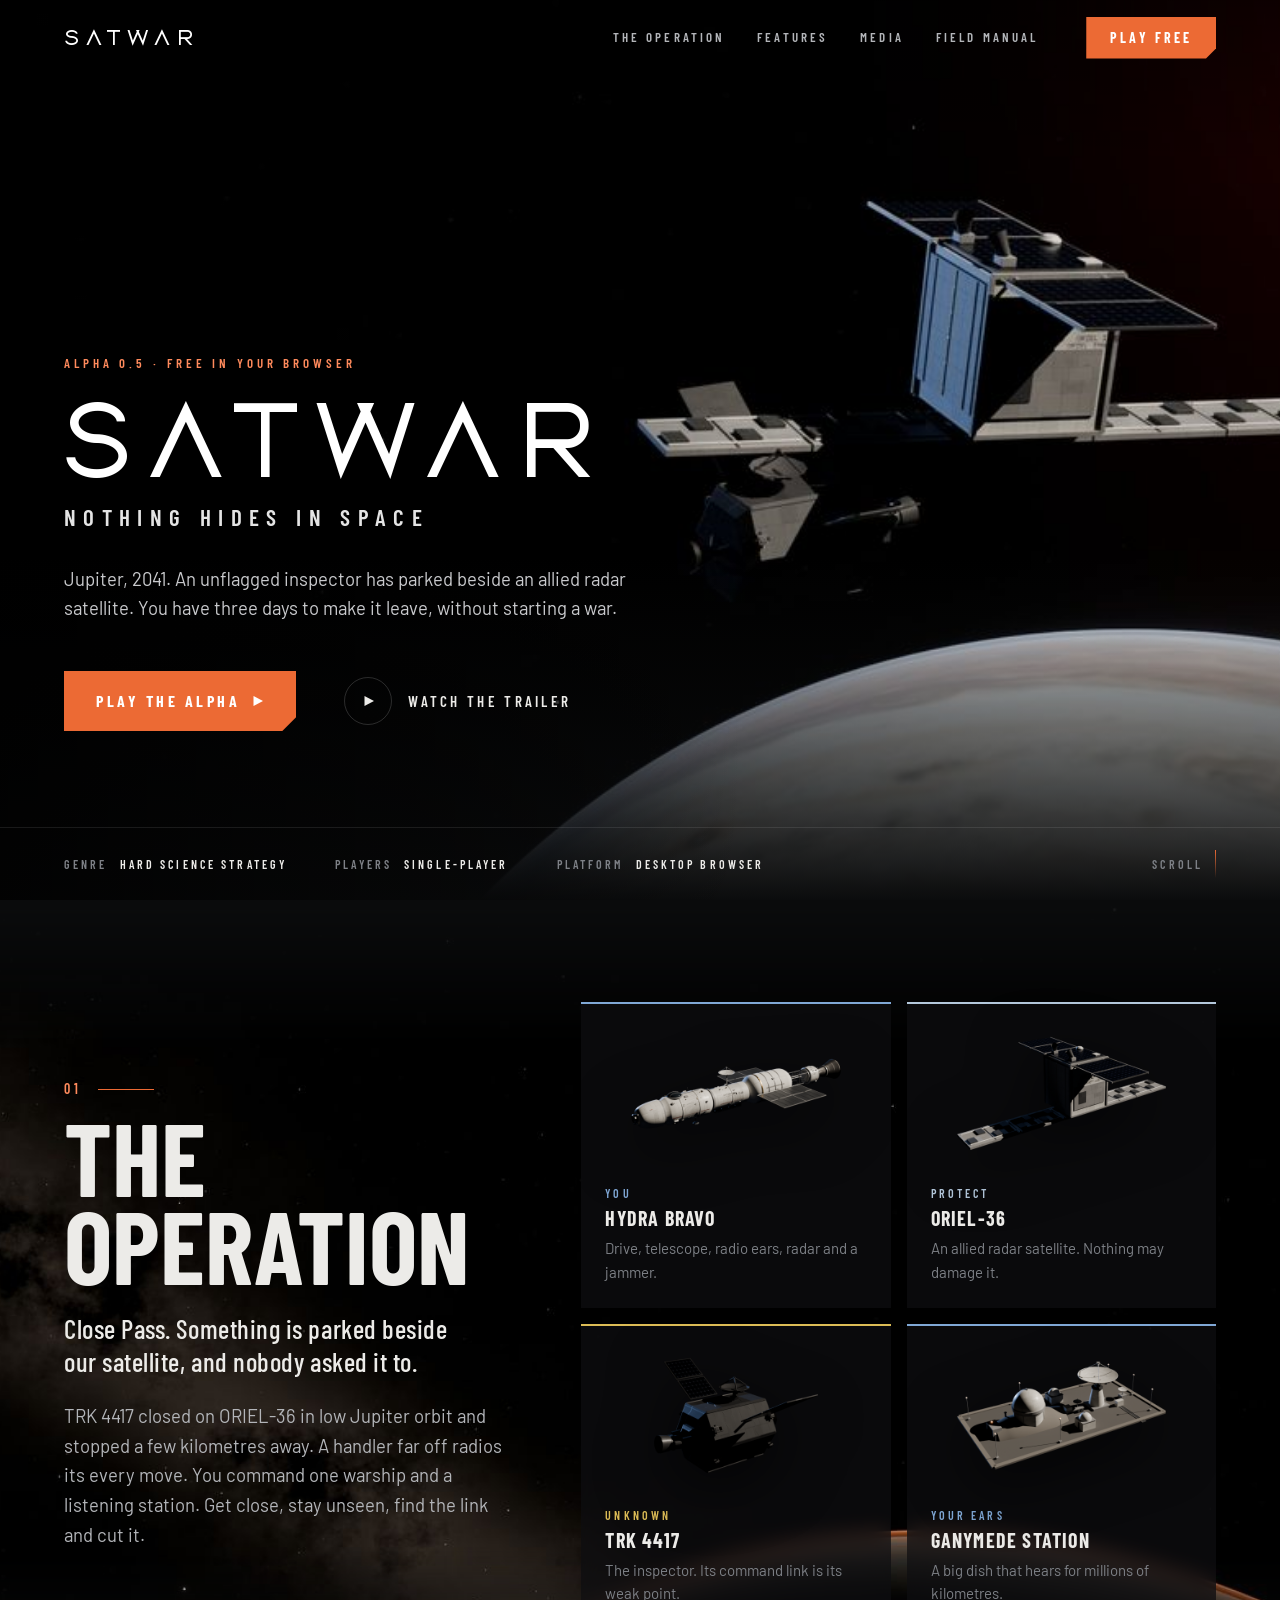
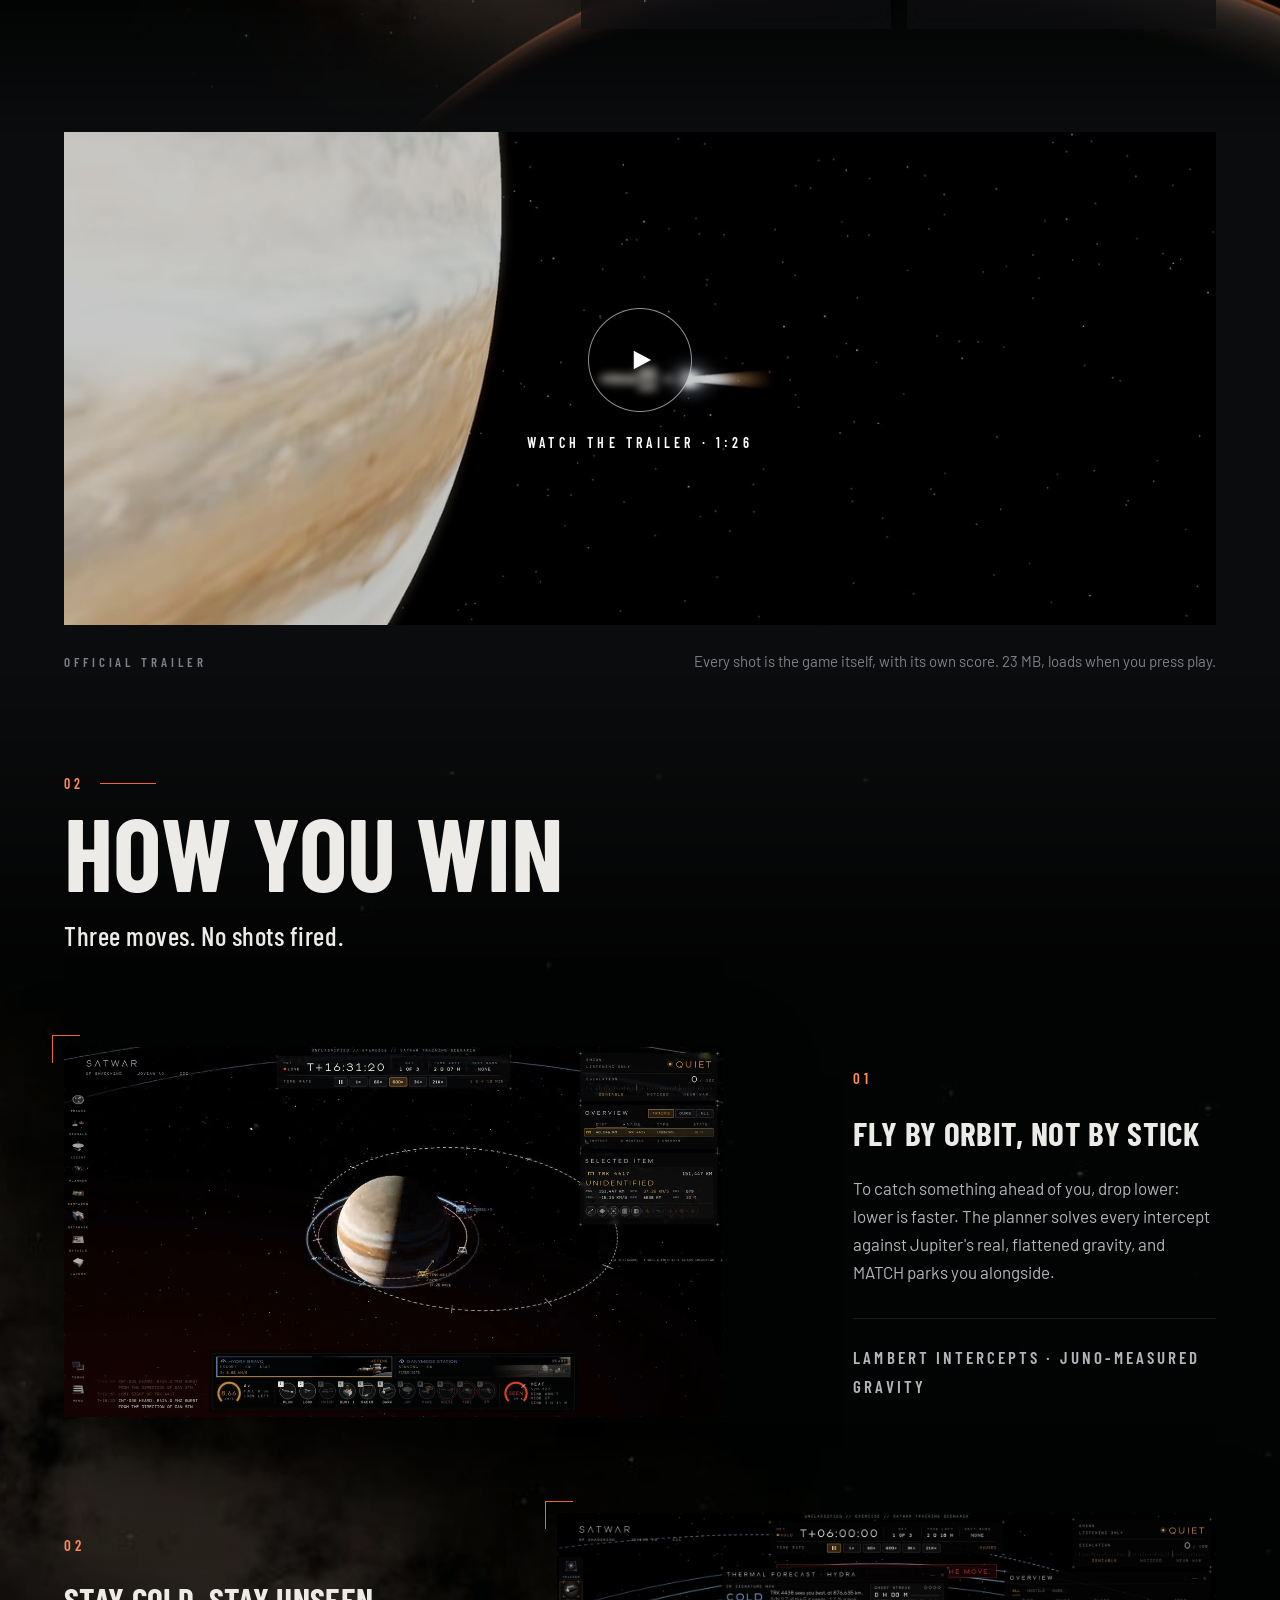
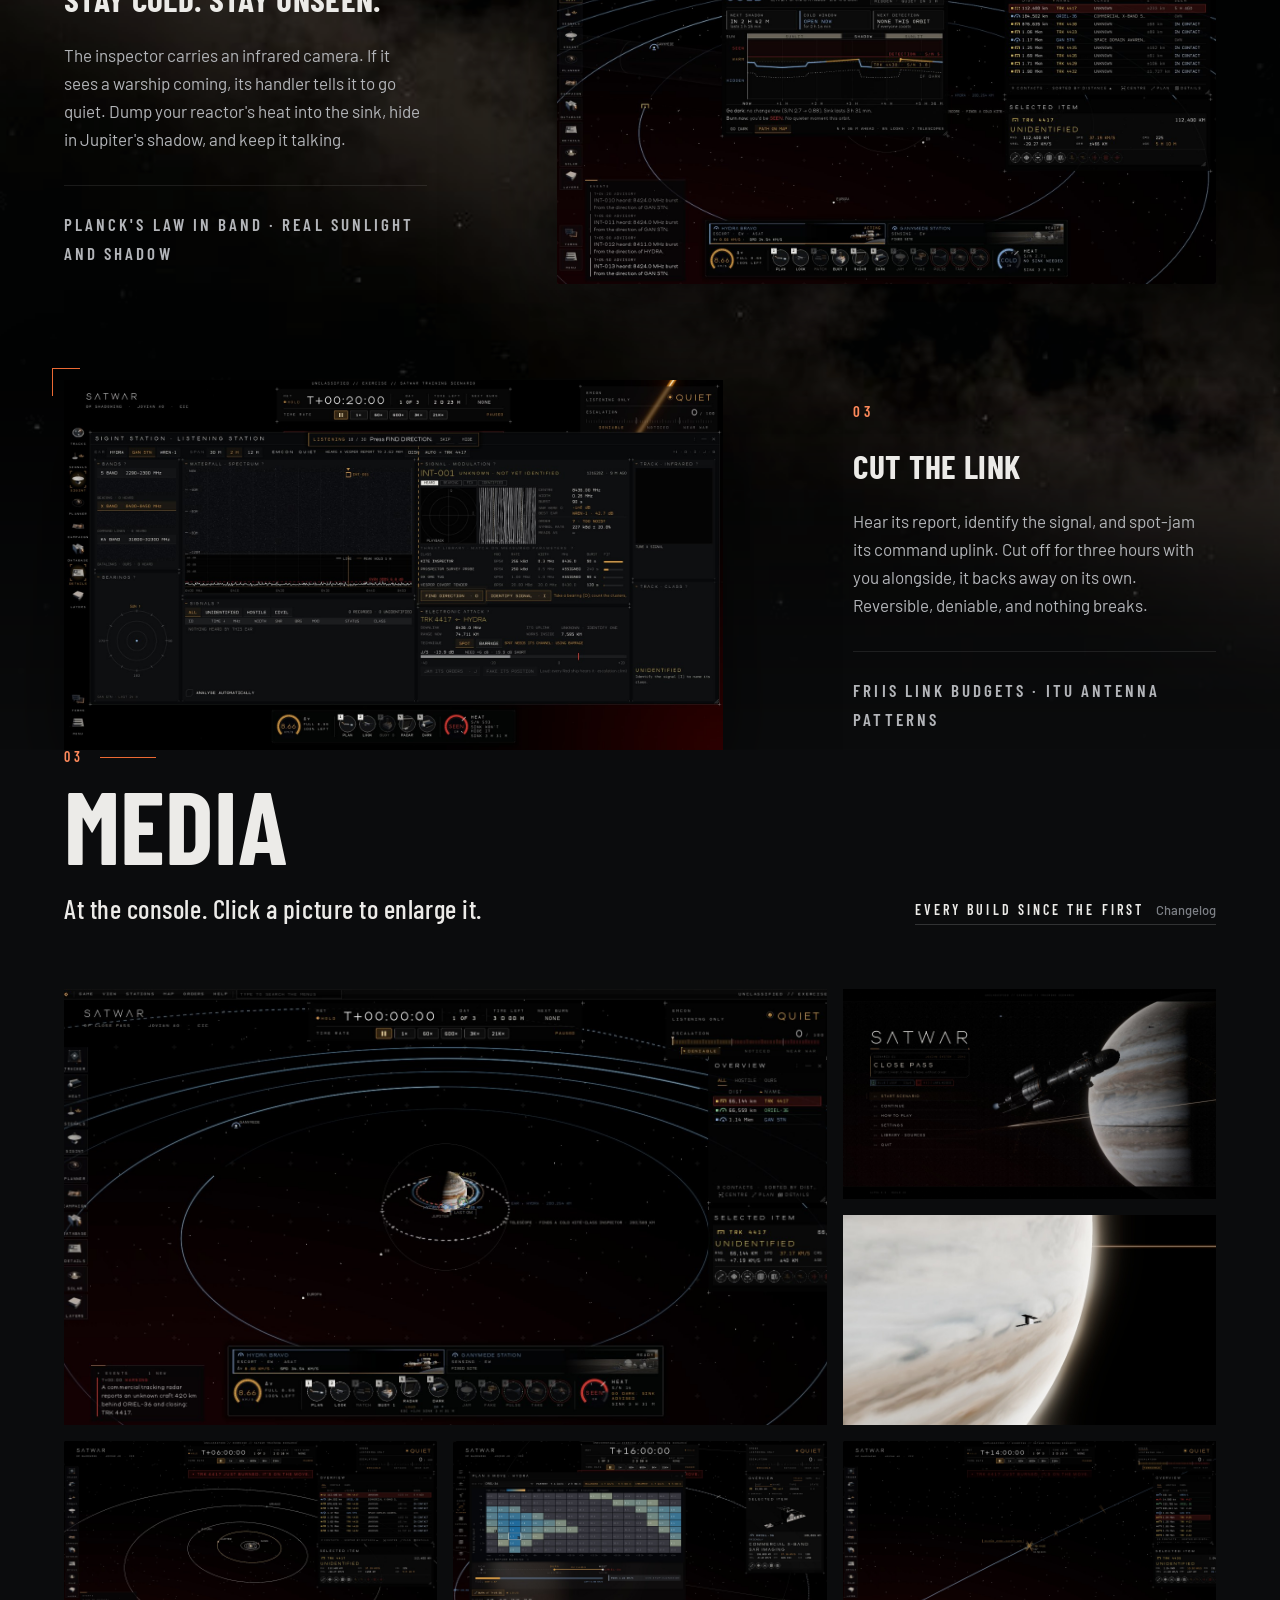
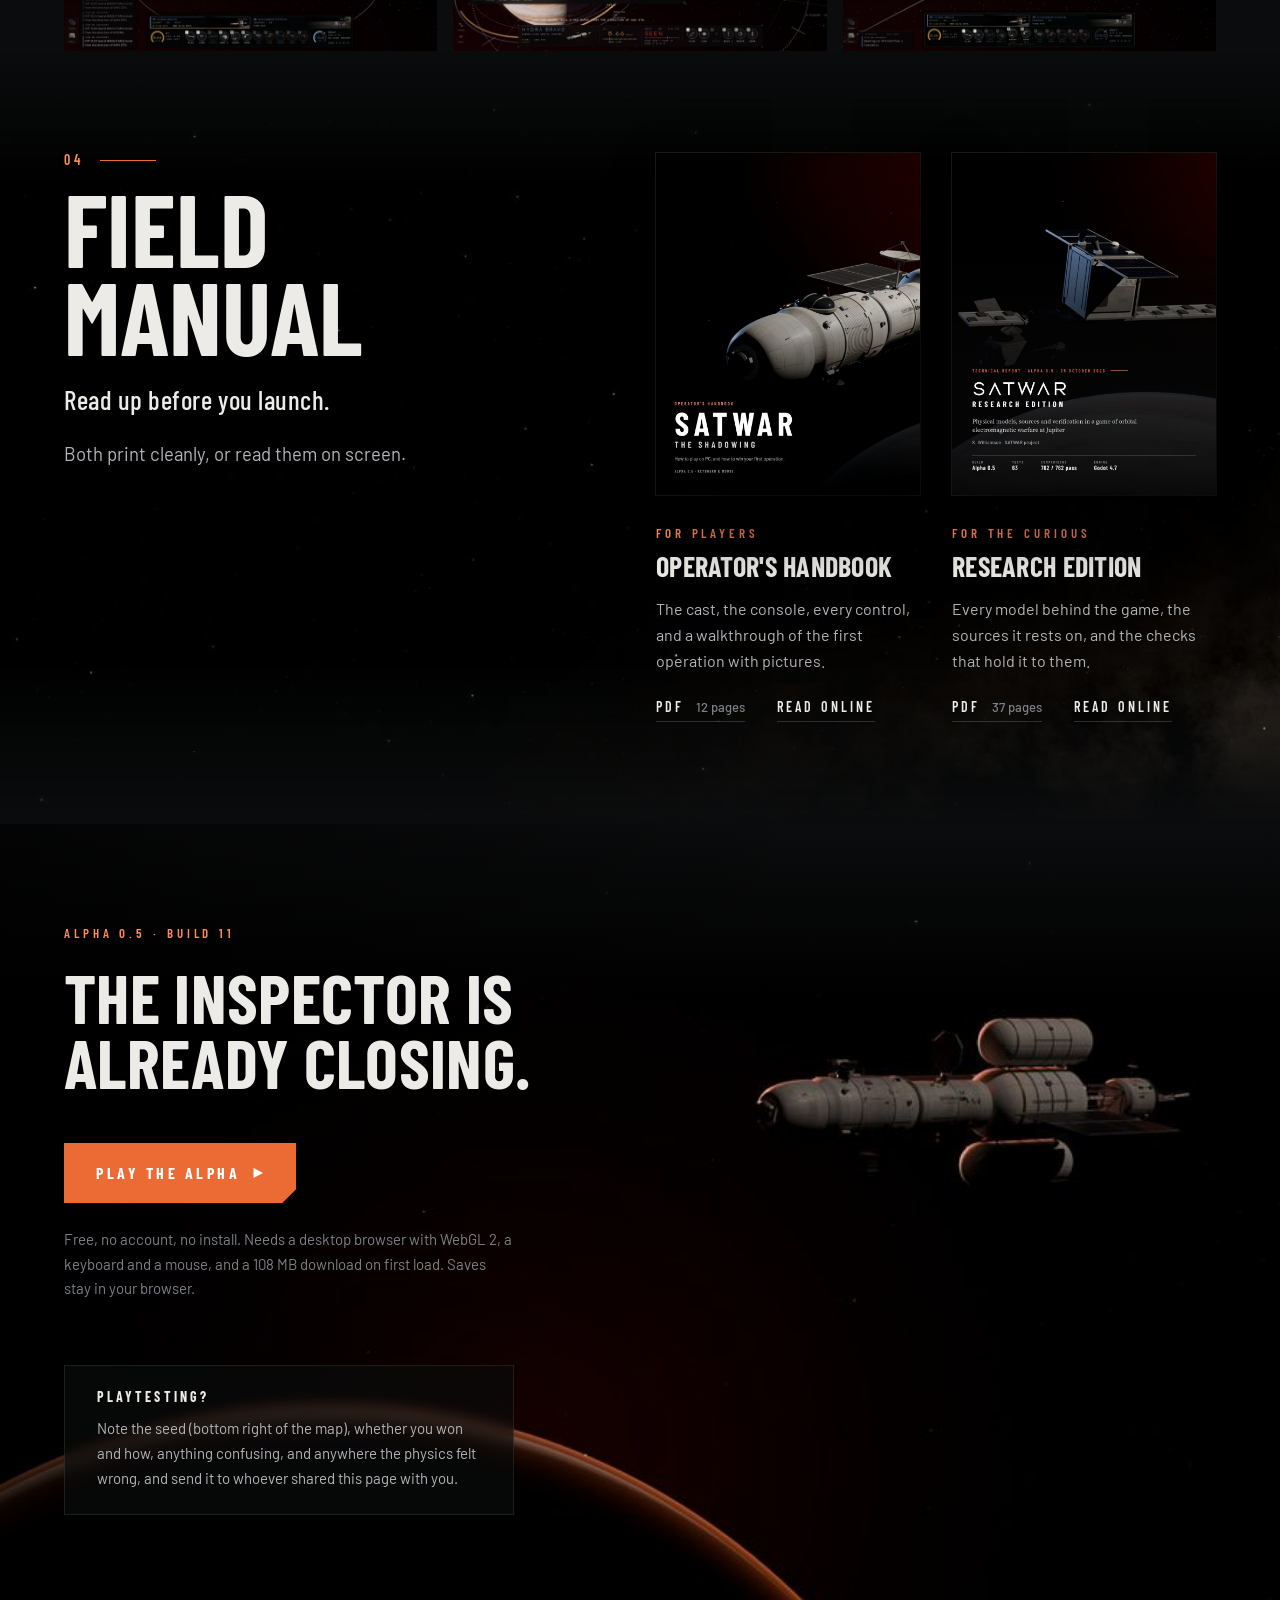
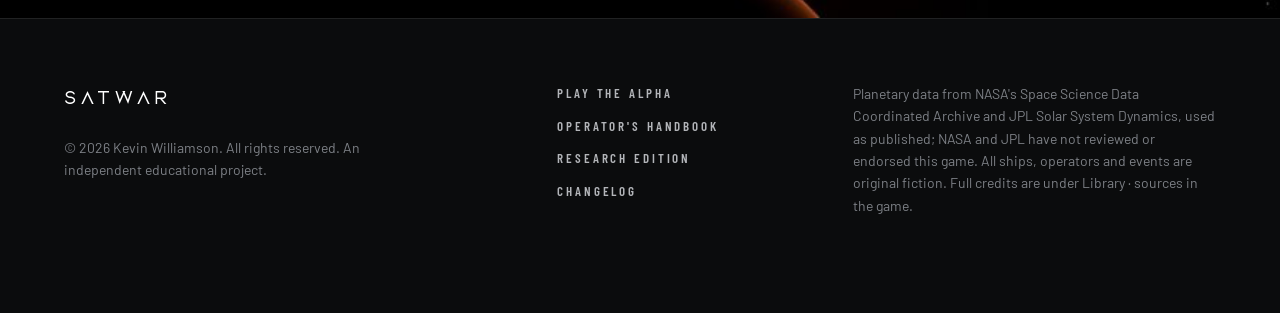
==== commit 4b0f1de1: "Build 11: Close Pass, Start scenario, the new look and header bar; The Science section removed; hand" ====
--- a/index.html
+++ b/index.html
@@ -307,7 +307,7 @@
 </section>
 
 <section class="sec premise has-art" id="operation"><div class="art" aria-hidden="true"><picture><source media="(max-width:1280px)" srcset="images/site/bg-limb-1280.jpg"><img src="images/site/bg-limb.jpg" width="2560" height="1440" alt="" loading="lazy" style="object-position:60% 85%"></picture></div><div class="wrap pg">
-  <div class="sh"><span class="idx">01</span><h2>The operation</h2><p class="sub">Something is parked beside our satellite. Nobody asked it to.</p><p class="lead">TRK 4417 closed on ORIEL-36 in low Jupiter orbit and stopped a few kilometres away. A handler far off radios its every move. You command one warship and a listening station. Get close, stay unseen, find the link and cut it.</p></div>
+  <div class="sh"><span class="idx">01</span><h2>The operation</h2><p class="sub">Close Pass. Something is parked beside our satellite, and nobody asked it to.</p><p class="lead">TRK 4417 closed on ORIEL-36 in low Jupiter orbit and stopped a few kilometres away. A handler far off radios its every move. You command one warship and a listening station. Get close, stay unseen, find the link and cut it.</p></div>
   <div class="who">
     <div class="o"><img src="manual/img/p-sentinel.png" width="640" height="360" alt="HYDRA, a long white nuclear-drive warship." loading="lazy"><em class="c-own">You</em><b>HYDRA Bravo</b><p>Drive, telescope, radio ears, radar and a jammer.</p></div>
     <div class="p"><img src="manual/img/p-oriel.png" width="640" height="360" alt="ORIEL-36, a box-shaped radar satellite with a long flat antenna." loading="lazy"><em class="c-prot">Protect</em><b>ORIEL-36</b><p>An allied radar satellite. Nothing may damage it.</p></div>
@@ -339,38 +339,24 @@
 
   <div class="feat">
     <div class="media"><img src="images/g8-sigint.jpg?v=0.8" width="1600" height="900" loading="lazy" alt="The SIGINT station hearing TRK 4417's report from afar."></div>
-    <div class="text"><span class="n">03</span><h3 class="h3">Cut the link</h3><p>Hear its report, identify the signal, and spot-jam its command uplink. Cut off for three hours, it backs away on its own. Reversible, deniable, and nothing breaks.</p><p class="spec">Friis link budgets &middot; ITU antenna patterns</p></div>
+    <div class="text"><span class="n">03</span><h3 class="h3">Cut the link</h3><p>Hear its report, identify the signal, and spot-jam its command uplink. Cut off for three hours with you alongside, it backs away on its own. Reversible, deniable, and nothing breaks.</p><p class="spec">Friis link budgets &middot; ITU antenna patterns</p></div>
   </div>
 </div></section>
 
-<section class="sec band" aria-label="The science">
-  <img src="manual/img/keyart_signals.jpg" width="1600" height="900" alt="" loading="lazy">
-  <div class="wrap">
-    <div class="sh"><span class="idx">03</span><h2>The science</h2><p class="sub">Built on real physics. Every number cites its source.</p></div>
-    <div class="nums">
-      <div><b>762</b><span>comparisons against published references, all passing</span></div>
-      <div><b>4.4<small>h</small></b><span>ORIEL-36's orbit, at 1.3 Jupiter radii</span></div>
-      <div><b>900<small>s</small></b><span>specific impulse of the nuclear-thermal drives</span></div>
-      <div><b>1/R<sup>2</sup></b><span>a listener hears radar long before radar's 1/R&#8308; echo finds it</span></div>
-    </div>
-    <div class="more"><a class="tl" href="research/">Read the research edition <small>37 pages</small></a></div>
-  </div>
-</section>
-
 <section class="sec not nob" id="media"><div class="wrap">
-  <div class="gal-head"><div class="sh"><span class="idx">04</span><h2>Media</h2><p class="sub">At the console. Click a picture to enlarge it.</p></div><a class="tl" href="notes/">Every build since the first <small>Changelog</small></a></div>
+  <div class="gal-head"><div class="sh"><span class="idx">03</span><h2>Media</h2><p class="sub">At the console. Click a picture to enlarge it.</p></div><a class="tl" href="notes/">Every build since the first <small>Changelog</small></a></div>
   <div class="gal" data-zoom>
-    <figure><img src="images/g9-console.jpg?v=0.9" width="1600" height="900" loading="lazy" alt="The console over Jupiter's dayside: black plates, the event log, the dock and HYDRA's gauges."><figcaption>The console over Jupiter's dayside</figcaption></figure>
+    <figure><img src="images/g11-console.jpg" width="1600" height="900" loading="lazy" alt="The console: the header bar of menus along the top, the clock, emissions and escalation, the Overview, and the dock with HYDRA's fuel and heat."><figcaption>The console, with its header bar</figcaption></figure>
+    <figure><img src="images/g11-menu.jpg" width="1600" height="900" loading="lazy" alt="The title screen: SATWAR, the scenario Close Pass, and Start scenario, over HYDRA and Jupiter."><figcaption>The title screen</figcaption></figure>
+    <figure><img src="images/g11-oriel.jpg" width="1600" height="900" loading="lazy" alt="ORIEL-36, a small radar satellite, over Jupiter's cloud bands."><figcaption>ORIEL-36 over Jupiter</figcaption></figure>
     <figure><img src="images/g10-system.jpg" width="1600" height="900" loading="lazy" alt="The map zoomed out to the inner solar system, each planet on its real orbit."><figcaption>The whole solar system, in 3D</figcaption></figure>
-    <figure><img src="images/g7-shadow.jpg?v=0.7" width="1600" height="900" loading="lazy" alt="TRK 4417 a few kilometres from ORIEL-36 over Jupiter."><figcaption>TRK 4417, a few km from ORIEL-36</figcaption></figure>
     <figure><img src="images/g7-planner.jpg?v=0.7" width="1600" height="900" loading="lazy" alt="The planner's grid of waits and flight times to ORIEL-36."><figcaption>The planner</figcaption></figure>
-    <figure><img src="images/g9-jam.jpg?v=0.9" width="1600" height="900" loading="lazy" alt="The JAM card with each thing it needs ticked off."><figcaption>The JAM card</figcaption></figure>
-    <figure><img src="images/g8-orient.jpg?v=0.8" width="1600" height="900" loading="lazy" alt="HYDRA up close with the orientation panel."><figcaption>HYDRA up close</figcaption></figure>
-  </div>
+    <figure><img src="images/g11-detect.jpg" width="1600" height="900" loading="lazy" alt="A telescope detection on a track: a line of sight and a diamond, labelled with who looked and when."><figcaption>Detections you can read</figcaption></figure>
+      </div>
 </div></section>
 
 <section class="sec has-art" id="manual"><div class="art" aria-hidden="true"><picture><source media="(max-width:1280px)" srcset="images/site/bg-moons-1280.jpg"><img src="images/site/bg-moons.jpg" width="2560" height="1440" alt="" loading="lazy" style="object-position:70% 40%"></picture></div><div class="wrap docs">
-  <div class="intro sh"><span class="idx">05</span><h2>Field manual</h2><p class="sub">Read up before you launch.</p><p class="lead">Both print cleanly, or read them on screen.</p></div>
+  <div class="intro sh"><span class="idx">04</span><h2>Field manual</h2><p class="sub">Read up before you launch.</p><p class="lead">Both print cleanly, or read them on screen.</p></div>
   <div class="doc d1"><a class="cv" href="manual/"><img src="images/doc-handbook.jpg" width="612" height="792" loading="lazy" alt="The cover of the Operator's Handbook: HYDRA over Jupiter."></a>
     <span class="k">For players</span><h3 class="h3">Operator's Handbook</h3><p>The cast, the console, every control, and a walkthrough of the first operation with pictures.</p>
     <div class="links"><a class="tl" href="manual/SATWAR-Operators-Handbook.pdf">PDF <small>12 pages</small></a><a class="tl" href="manual/">Read online</a></div></div>
@@ -382,7 +368,7 @@
 <section class="end" aria-label="Play">
   <picture><source media="(max-width:1280px)" srcset="images/site/end-1280.jpg"><img src="images/site/end.jpg" width="2560" height="1100" alt="" loading="lazy"></picture>
   <div class="wrap">
-    <span class="k">Alpha 0.5 &middot; Build 10</span>
+    <span class="k">Alpha 0.5 &middot; Build 11</span>
     <h2 class="h2">The inspector is already closing.</h2>
     <a class="btn" href="game/">Play the alpha <svg viewBox="0 0 12 12" aria-hidden="true"><path d="M1.5 1 11 6 1.5 11Z" fill="currentColor"/></svg></a>
     <p class="small">Free, no account, no install. Needs a desktop browser with WebGL 2, a keyboard and a mouse, and a 108 MB download on first load. Saves stay in your browser.</p>
@@ -393,7 +379,7 @@
 <footer><div class="wrap grid">
   <div class="a"><a class="word" href="./">SATWAR</a><p>&copy; 2026 Kevin Williamson. All rights reserved. An independent educational project.</p></div>
   <div class="b"><a href="game/">Play the alpha</a><a href="manual/">Operator's handbook</a><a href="research/">Research edition</a><a href="notes/">Changelog</a></div>
-  <div class="c"><p>Planetary data from NASA's Space Science Data Coordinated Archive and JPL Solar System Dynamics, used as published; NASA and JPL have not reviewed or endorsed this game. All ships, operators and events are original fiction. Full credits are under SOURCES in the game.</p></div>
+  <div class="c"><p>Planetary data from NASA's Space Science Data Coordinated Archive and JPL Solar System Dynamics, used as published; NASA and JPL have not reviewed or endorsed this game. All ships, operators and events are original fiction. Full credits are under Library &middot; sources in the game.</p></div>
 </div></footer>
 <dialog class="lb" id="lb" aria-label="Picture"><div class="in"><img id="lbImg" alt=""><div class="bar"><span id="lbCap"></span><button id="lbPrev" aria-label="Previous">&larr;</button><button id="lbNext" aria-label="Next">&rarr;</button><button id="lbX">Close</button></div></div></dialog>
 <script>
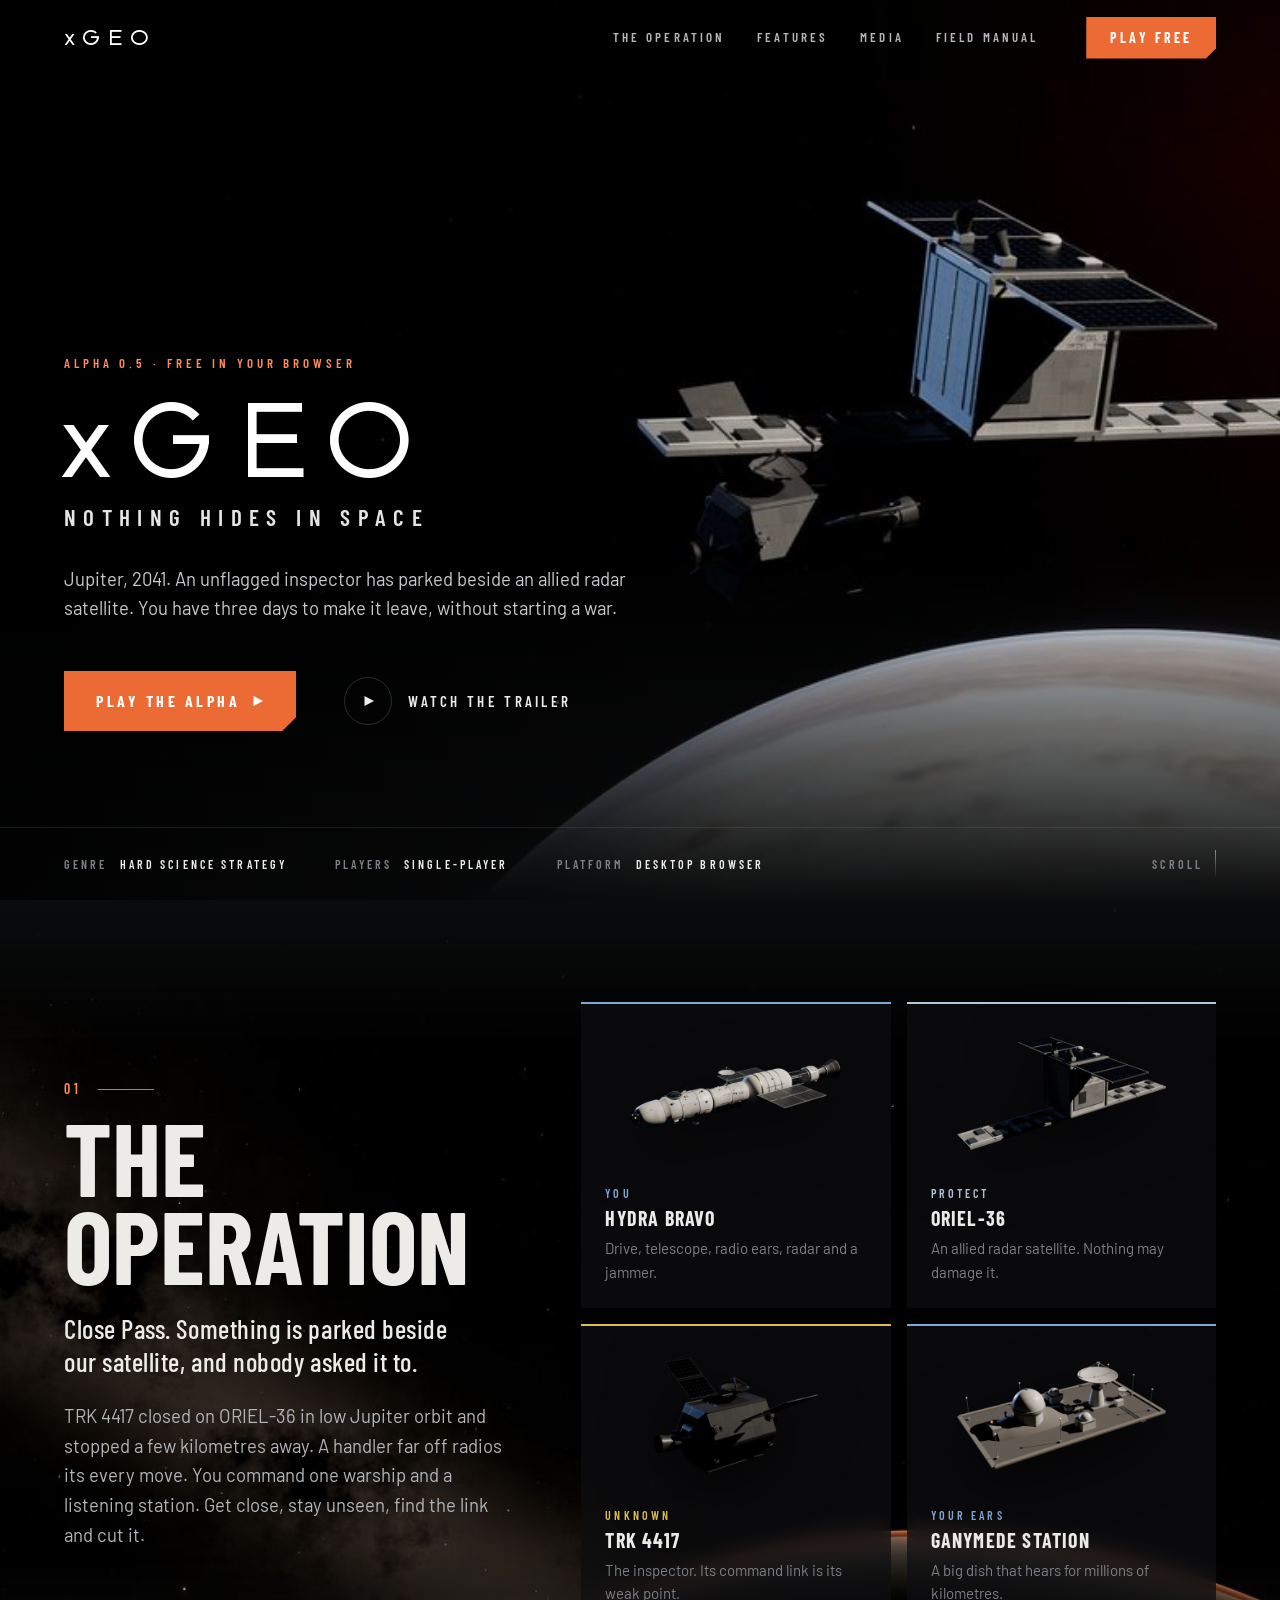
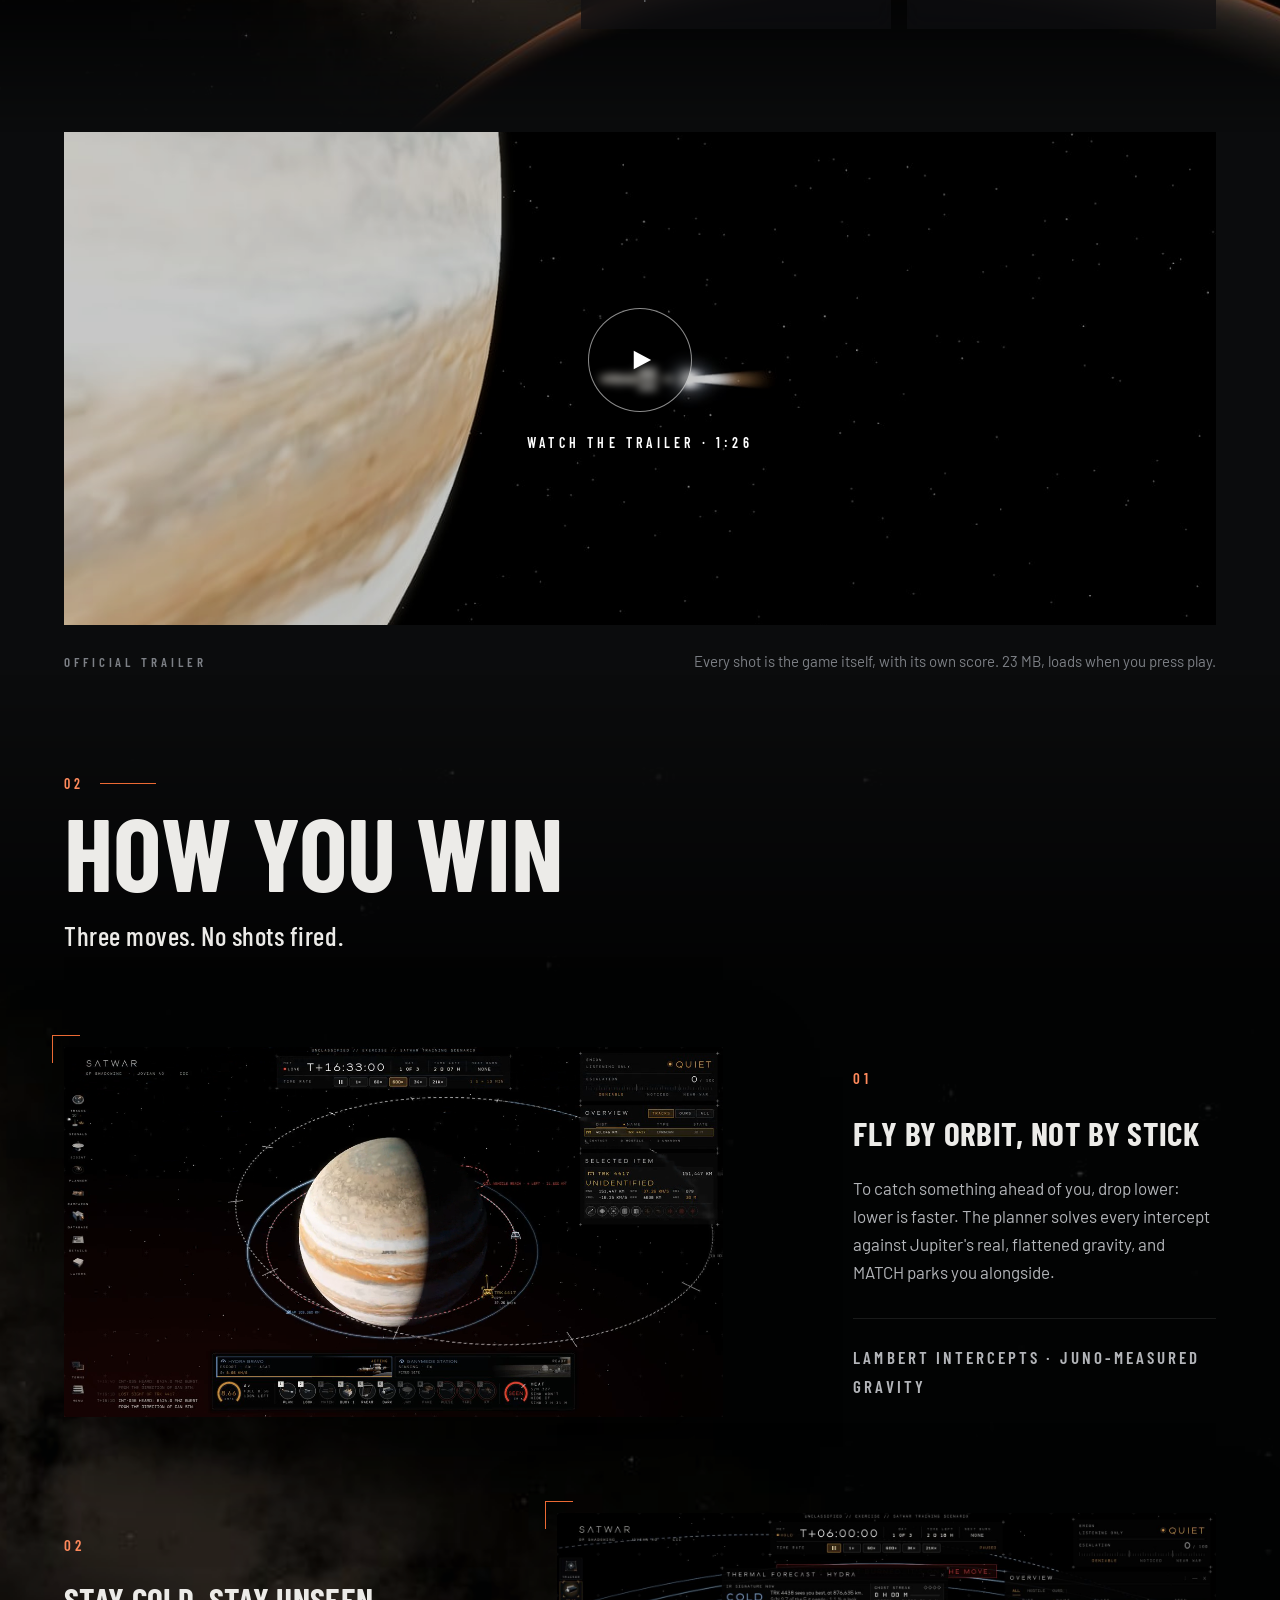
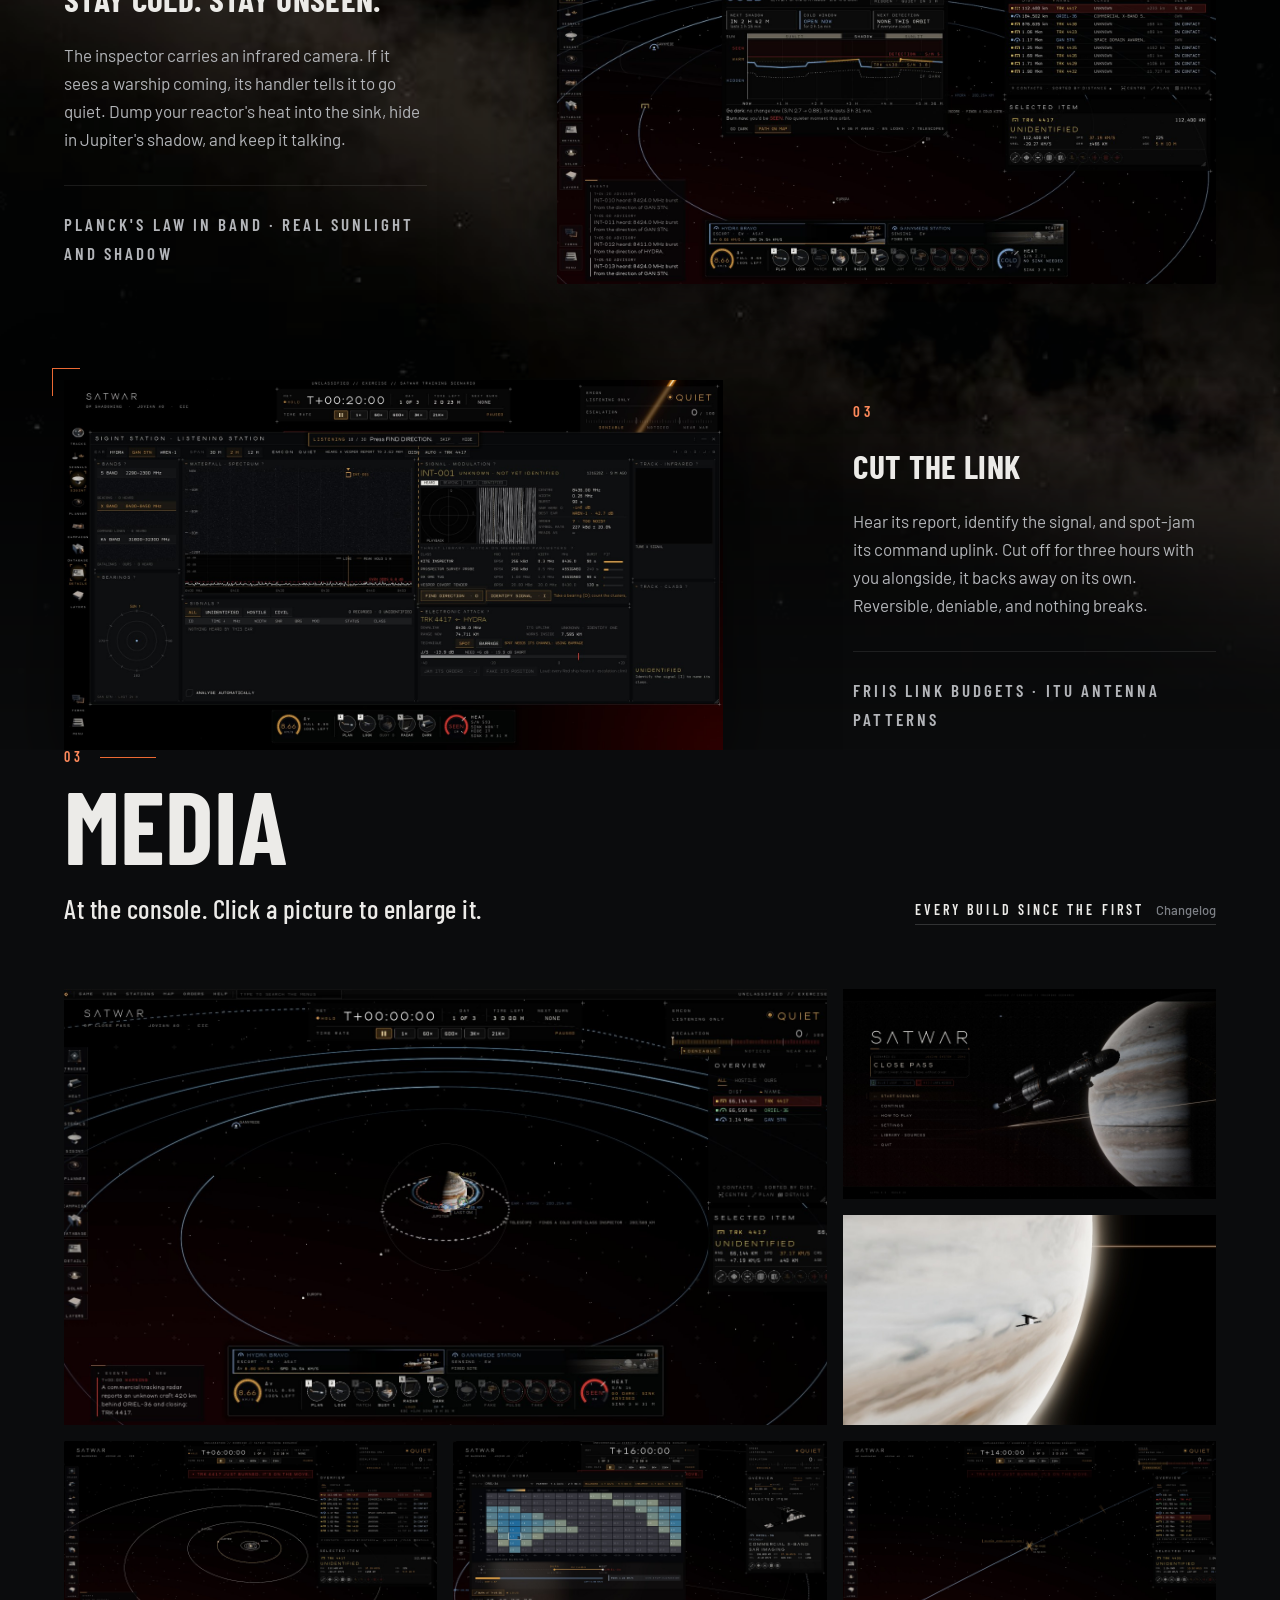
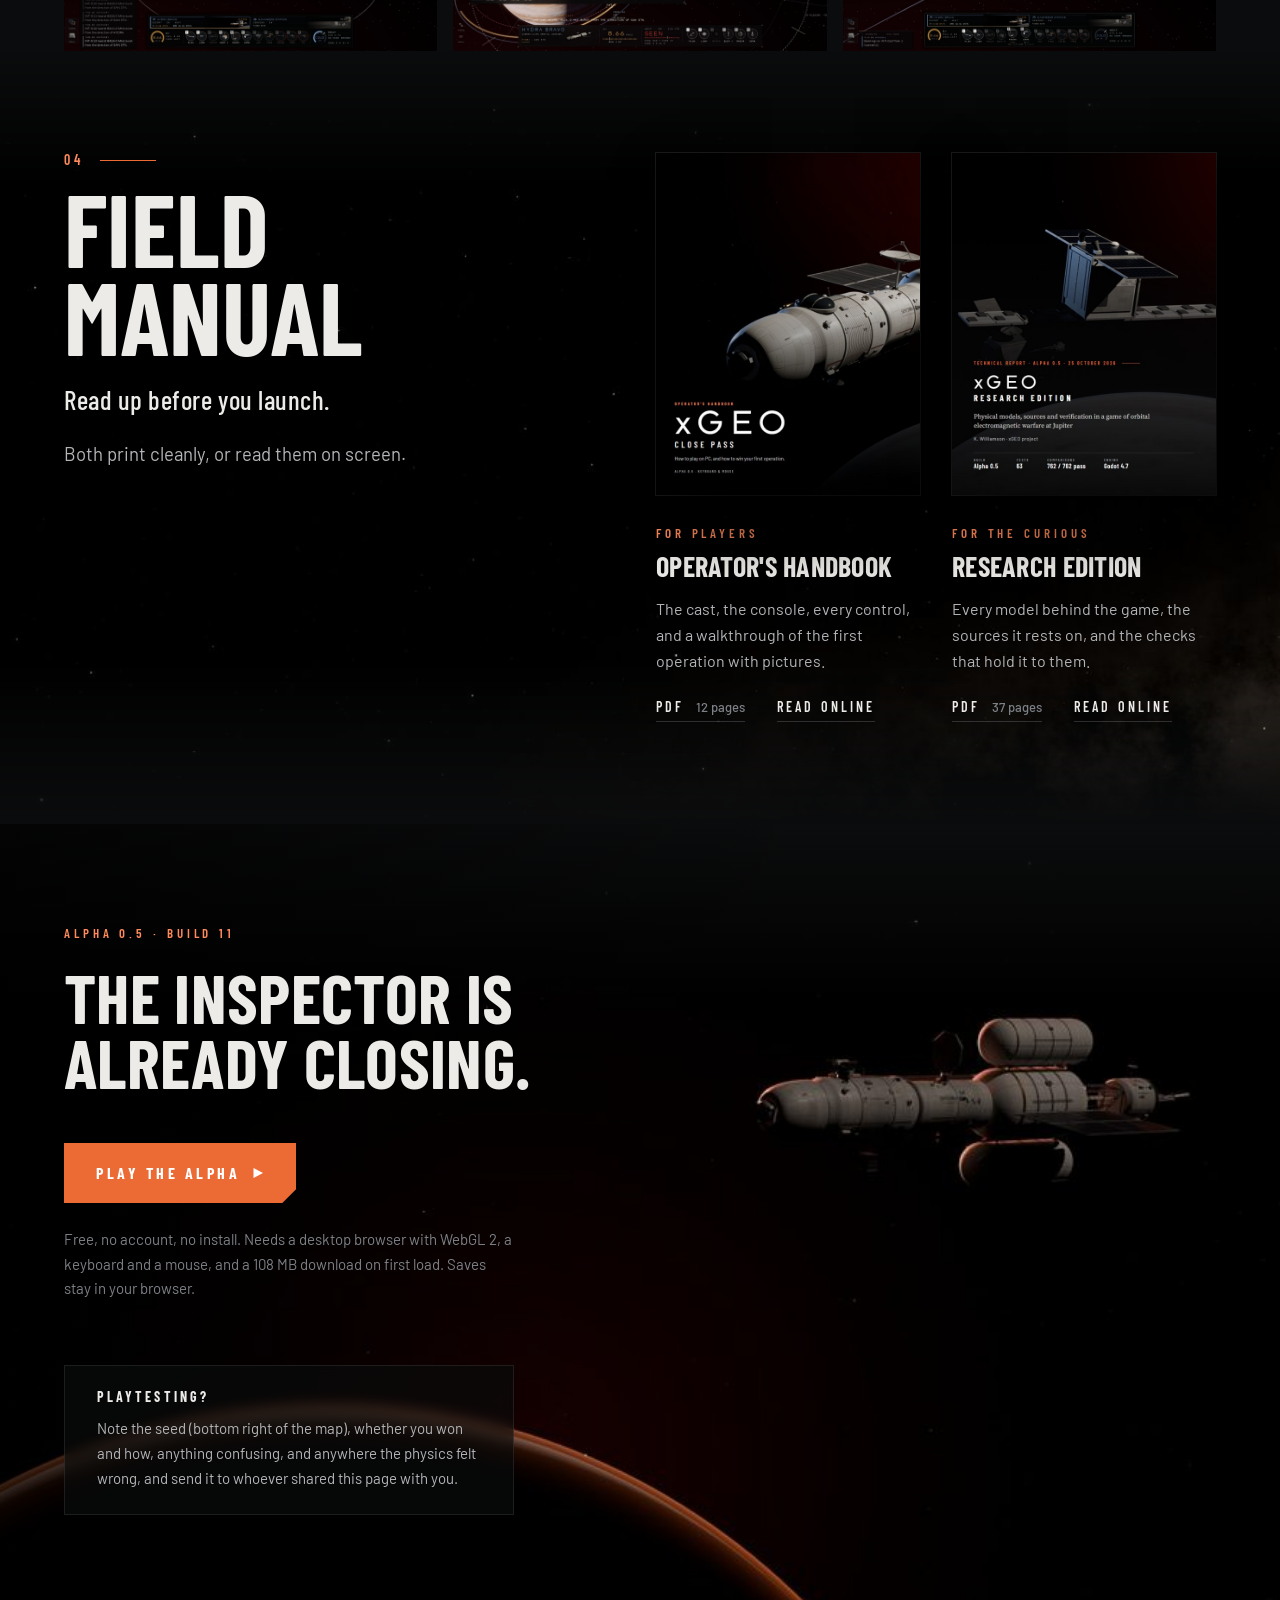
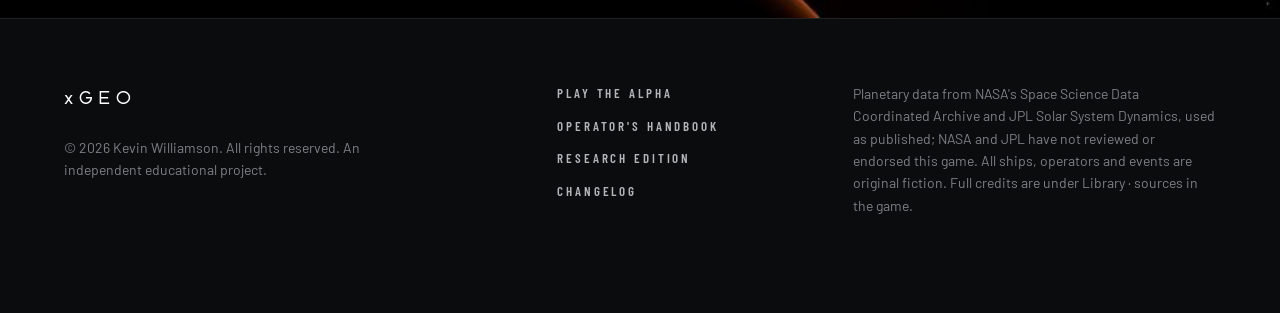
==== commit 48d3889d: "Rename SATWAR to xGEO: site, handbook, research edition, changelog and game build Co-Authored-By: Cl" ====
--- a/index.html
+++ b/index.html
@@ -3,10 +3,10 @@
 <head>
 <meta charset="utf-8">
 <meta name="viewport" content="width=device-width, initial-scale=1">
-<title>SATWAR · Alpha 0.5</title>
-<meta name="description" content="SATWAR: a hard-science game of stealth satellites and electronic warfare around Jupiter, built on real orbital mechanics. Free in your browser.">
+<title>xGEO Live · Alpha 0.5</title>
+<meta name="description" content="xGEO Live: a hard-science game of stealth satellites and electronic warfare around Jupiter, built on real orbital mechanics. Free in your browser.">
 <meta name="theme-color" content="#0b0c0d">
-<meta property="og:title" content="SATWAR · Alpha 0.5">
+<meta property="og:title" content="xGEO Live · Alpha 0.5">
 <meta property="og:description" content="Nothing hides in space. An unflagged inspector is shadowing an allied radar satellite in low Jupiter orbit. Close in, stay cold, and cut its command link without firing a shot. Free in your browser.">
 <meta property="og:image" content="images/site/hero-1280.jpg">
 <meta name="twitter:card" content="summary_large_image">
@@ -289,13 +289,13 @@
 </style>
 </head>
 <body>
-<header class="nav" id="nav"><div class="wrap"><a class="word" href="./">SATWAR</a><nav aria-label="Sections"><a href="#operation">The Operation</a><a href="#features">Features</a><a href="#media">Media</a><a href="#manual">Field Manual</a></nav><a class="btn sm" href="game/">Play free</a></div></header>
+<header class="nav" id="nav"><div class="wrap"><a class="word" href="./">xGEO</a><nav aria-label="Sections"><a href="#operation">The Operation</a><a href="#features">Features</a><a href="#media">Media</a><a href="#manual">Field Manual</a></nav><a class="btn sm" href="game/">Play free</a></div></header>
 <main>
-<section class="hero" aria-label="SATWAR">
+<section class="hero" aria-label="xGEO">
   <picture><source media="(max-width:1280px)" srcset="images/site/hero-1280.jpg"><img src="images/site/hero.jpg" width="2560" height="1100" alt="Above Jupiter's dayside, a dark angular inspector hangs just beneath ORIEL-36, a box-shaped radar satellite with a long flat antenna." fetchpriority="high"></picture>
   <div class="wrap"><div class="copy">
     <span class="k">Alpha 0.5 &middot; Free in your browser</span>
-    <h1>SATWAR</h1>
+    <h1>xGEO</h1>
     <p class="tag">Nothing hides in space</p>
     <p class="lead">Jupiter, 2041. An unflagged inspector has parked beside an allied radar satellite. You have three days to make it leave, without starting a war.</p>
     <div class="acts">
@@ -317,7 +317,7 @@
 </div></section>
 
 <section class="sec flush" id="trailer"><div class="wrap">
-  <button class="film" id="film" type="button" aria-label="Play the SATWAR trailer, 86 seconds with sound. ORIEL-36 in low Jupiter orbit and the inspector beside it; the console and the planner; HYDRA lighting its drive; HYDRA alongside and dark; the SIGINT station picking out the inspector's report; a jamming beam on its command link; the inspector backing away; then the title.">
+  <button class="film" id="film" type="button" aria-label="Play the xGEO trailer, 86 seconds with sound. ORIEL-36 in low Jupiter orbit and the inspector beside it; the console and the planner; HYDRA lighting its drive; HYDRA alongside and dark; the SIGINT station picking out the inspector's report; a jamming beam on its command link; the inspector backing away; then the title.">
     <img src="images/trailer.jpg?v=0.8" width="1920" height="1080" alt="" loading="lazy">
     <span class="play"><i><svg viewBox="0 0 12 12" aria-hidden="true"><path d="M1.5 1 11 6 1.5 11Z" fill="currentColor"/></svg></i><span>Watch the trailer &middot; 1:26</span></span>
   </button>
@@ -347,7 +347,7 @@
   <div class="gal-head"><div class="sh"><span class="idx">03</span><h2>Media</h2><p class="sub">At the console. Click a picture to enlarge it.</p></div><a class="tl" href="notes/">Every build since the first <small>Changelog</small></a></div>
   <div class="gal" data-zoom>
     <figure><img src="images/g11-console.jpg" width="1600" height="900" loading="lazy" alt="The console: the header bar of menus along the top, the clock, emissions and escalation, the Overview, and the dock with HYDRA's fuel and heat."><figcaption>The console, with its header bar</figcaption></figure>
-    <figure><img src="images/g11-menu.jpg" width="1600" height="900" loading="lazy" alt="The title screen: SATWAR, the scenario Close Pass, and Start scenario, over HYDRA and Jupiter."><figcaption>The title screen</figcaption></figure>
+    <figure><img src="images/g11-menu.jpg" width="1600" height="900" loading="lazy" alt="The title screen: xGEO, the scenario Close Pass, and Start scenario, over HYDRA and Jupiter."><figcaption>The title screen</figcaption></figure>
     <figure><img src="images/g11-oriel.jpg" width="1600" height="900" loading="lazy" alt="ORIEL-36, a small radar satellite, over Jupiter's cloud bands."><figcaption>ORIEL-36 over Jupiter</figcaption></figure>
     <figure><img src="images/g10-system.jpg" width="1600" height="900" loading="lazy" alt="The map zoomed out to the inner solar system, each planet on its real orbit."><figcaption>The whole solar system, in 3D</figcaption></figure>
     <figure><img src="images/g7-planner.jpg?v=0.7" width="1600" height="900" loading="lazy" alt="The planner's grid of waits and flight times to ORIEL-36."><figcaption>The planner</figcaption></figure>
@@ -359,10 +359,10 @@
   <div class="intro sh"><span class="idx">04</span><h2>Field manual</h2><p class="sub">Read up before you launch.</p><p class="lead">Both print cleanly, or read them on screen.</p></div>
   <div class="doc d1"><a class="cv" href="manual/"><img src="images/doc-handbook.jpg" width="612" height="792" loading="lazy" alt="The cover of the Operator's Handbook: HYDRA over Jupiter."></a>
     <span class="k">For players</span><h3 class="h3">Operator's Handbook</h3><p>The cast, the console, every control, and a walkthrough of the first operation with pictures.</p>
-    <div class="links"><a class="tl" href="manual/SATWAR-Operators-Handbook.pdf">PDF <small>12 pages</small></a><a class="tl" href="manual/">Read online</a></div></div>
+    <div class="links"><a class="tl" href="manual/xGEO-Operators-Handbook.pdf">PDF <small>12 pages</small></a><a class="tl" href="manual/">Read online</a></div></div>
   <div class="doc"><a class="cv" href="research/"><img src="images/doc-research.jpg" width="612" height="792" loading="lazy" alt="The first page of the Research Edition."></a>
     <span class="k">For the curious</span><h3 class="h3">Research Edition</h3><p>Every model behind the game, the sources it rests on, and the checks that hold it to them.</p>
-    <div class="links"><a class="tl" href="research/SATWAR-Research-Edition.pdf">PDF <small>37 pages</small></a><a class="tl" href="research/">Read online</a></div></div>
+    <div class="links"><a class="tl" href="research/xGEO-Research-Edition.pdf">PDF <small>37 pages</small></a><a class="tl" href="research/">Read online</a></div></div>
 </div></section>
 
 <section class="end" aria-label="Play">
@@ -377,7 +377,7 @@
 </section>
 </main>
 <footer><div class="wrap grid">
-  <div class="a"><a class="word" href="./">SATWAR</a><p>&copy; 2026 Kevin Williamson. All rights reserved. An independent educational project.</p></div>
+  <div class="a"><a class="word" href="./">xGEO</a><p>&copy; 2026 Kevin Williamson. All rights reserved. An independent educational project.</p></div>
   <div class="b"><a href="game/">Play the alpha</a><a href="manual/">Operator's handbook</a><a href="research/">Research edition</a><a href="notes/">Changelog</a></div>
   <div class="c"><p>Planetary data from NASA's Space Science Data Coordinated Archive and JPL Solar System Dynamics, used as published; NASA and JPL have not reviewed or endorsed this game. All ships, operators and events are original fiction. Full credits are under Library &middot; sources in the game.</p></div>
 </div></footer>
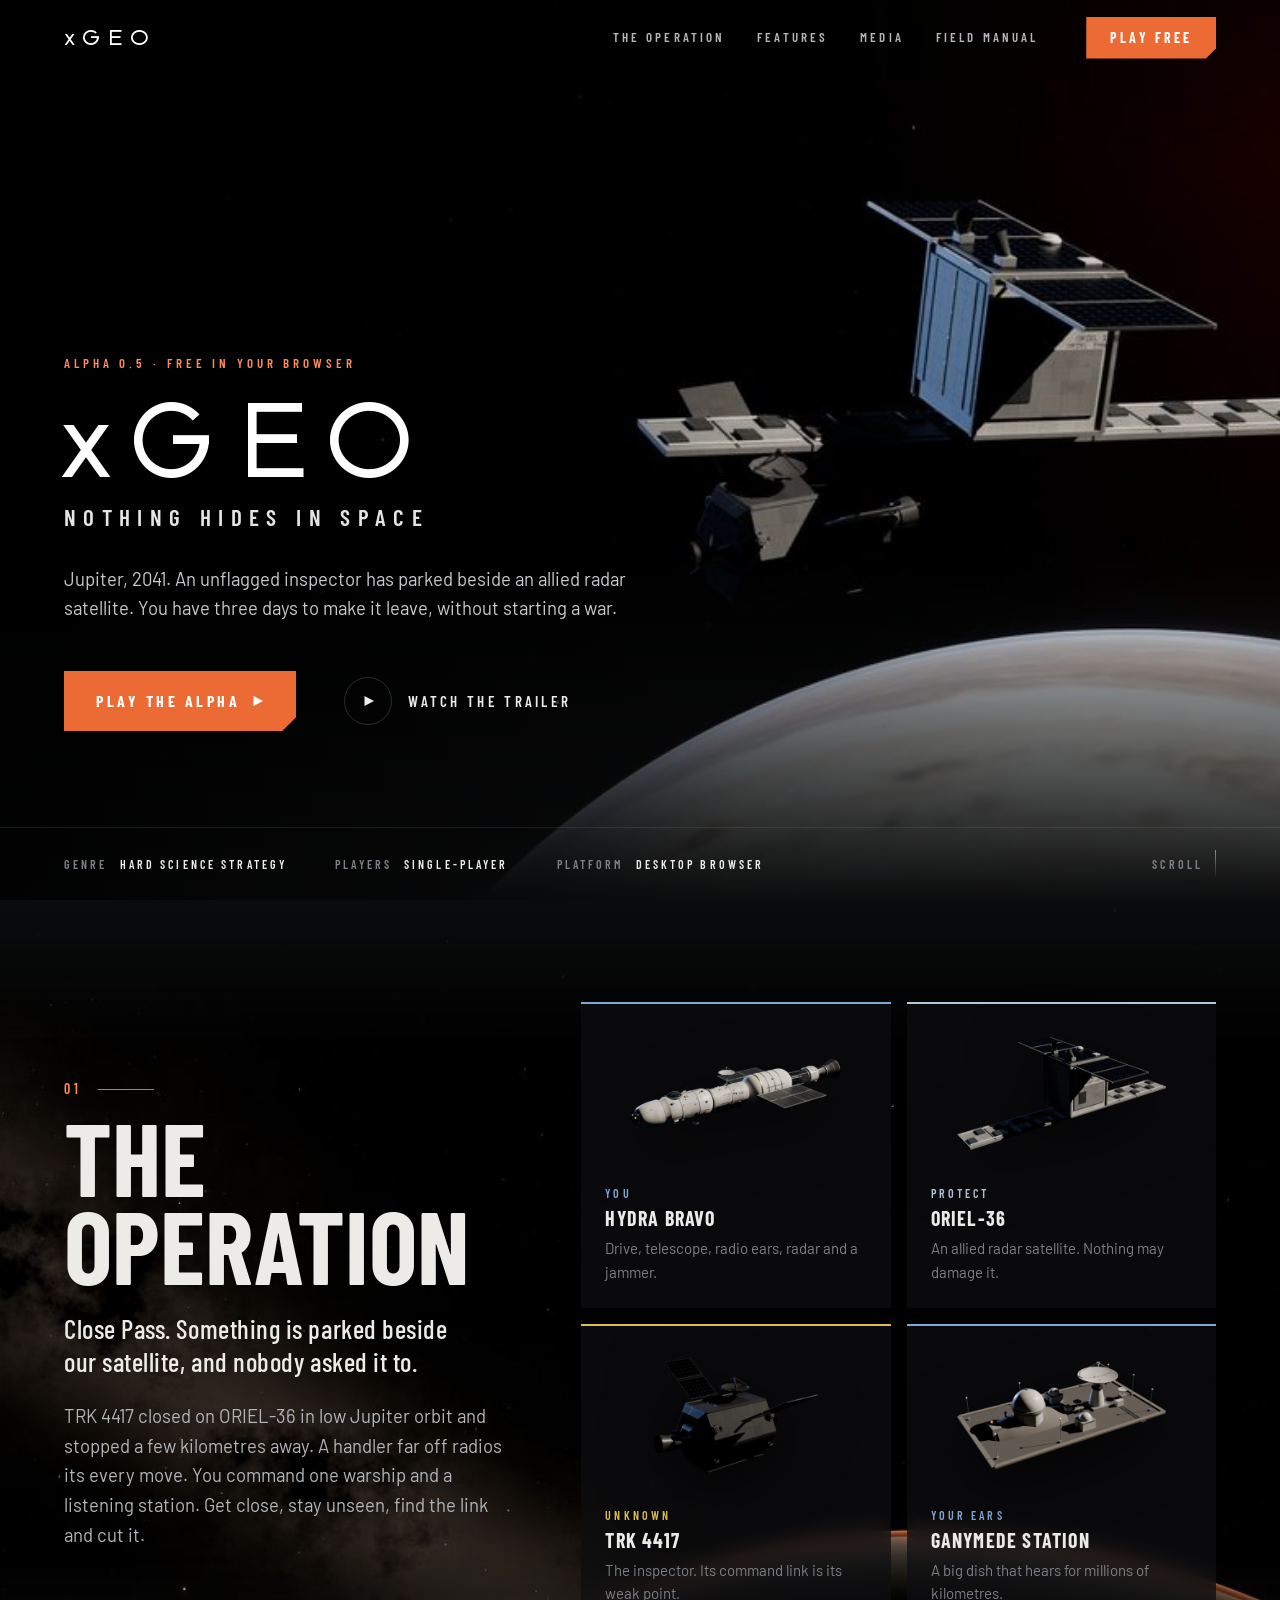
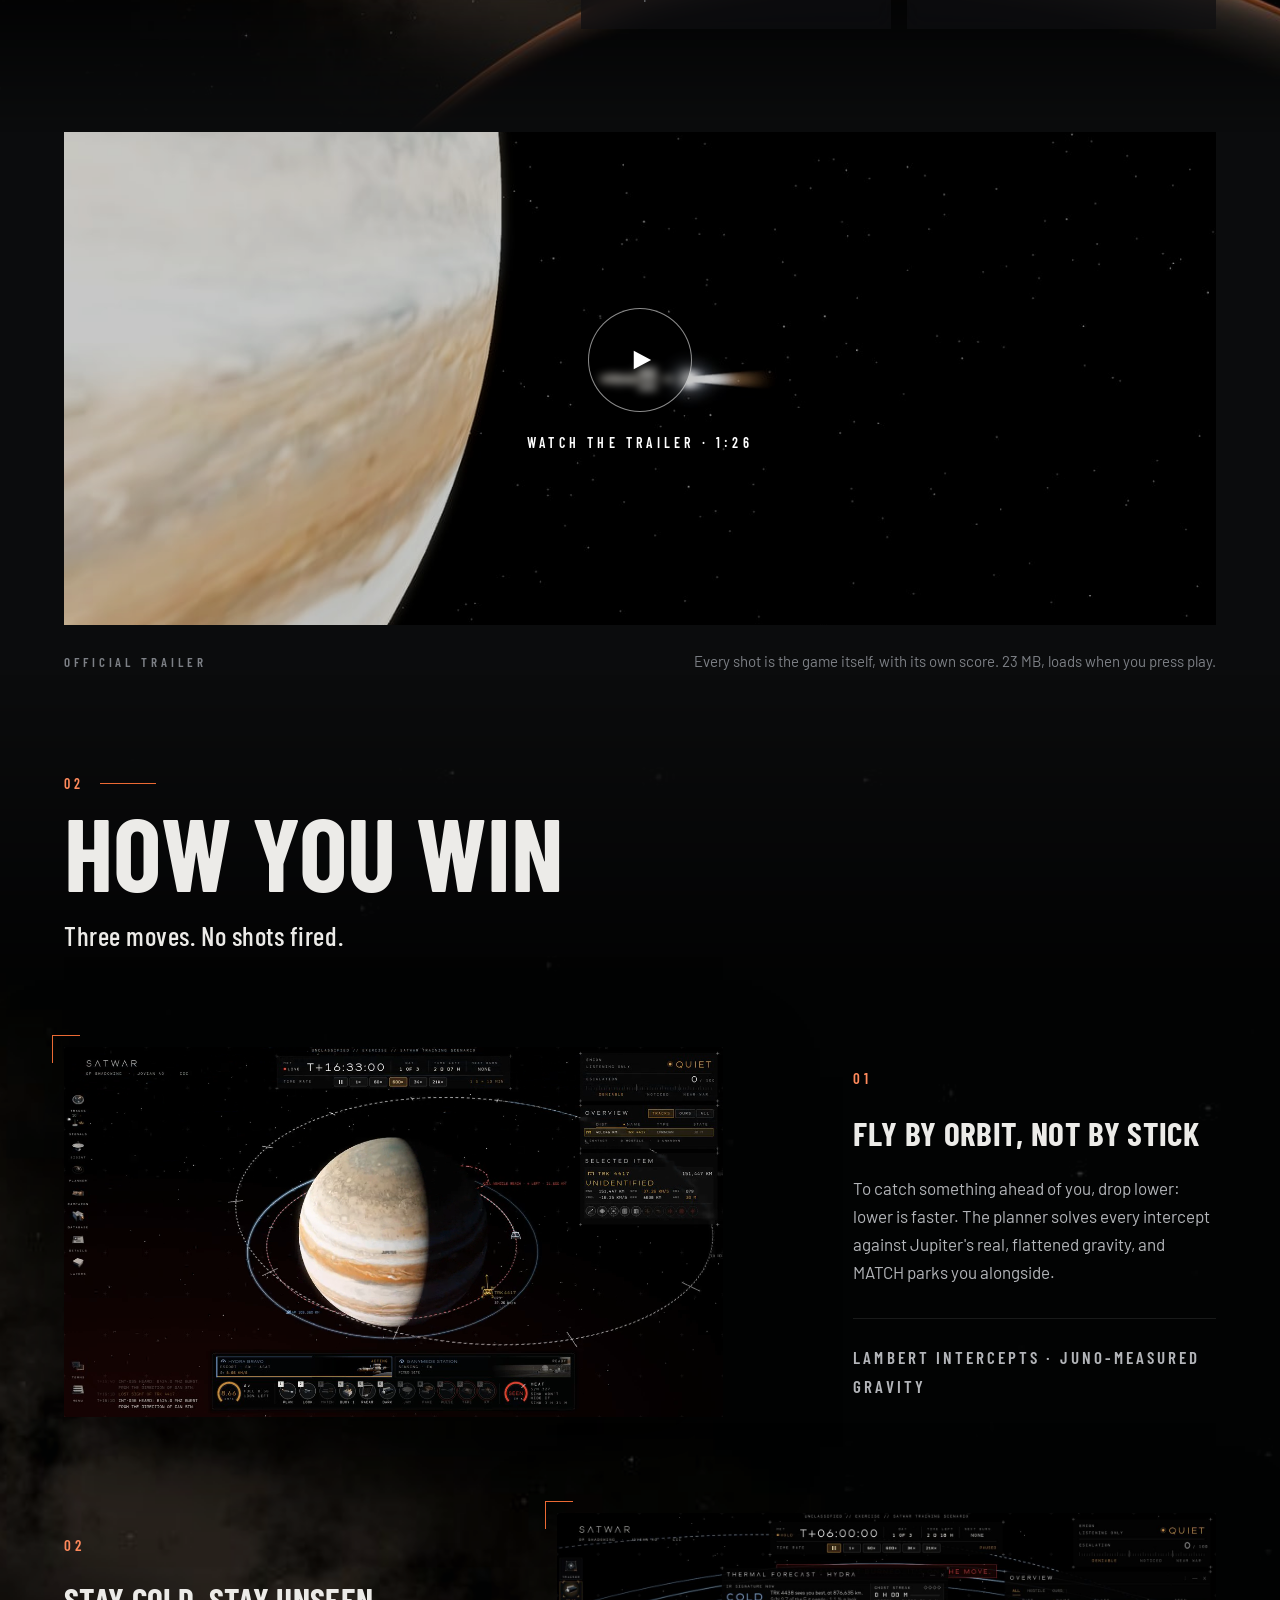
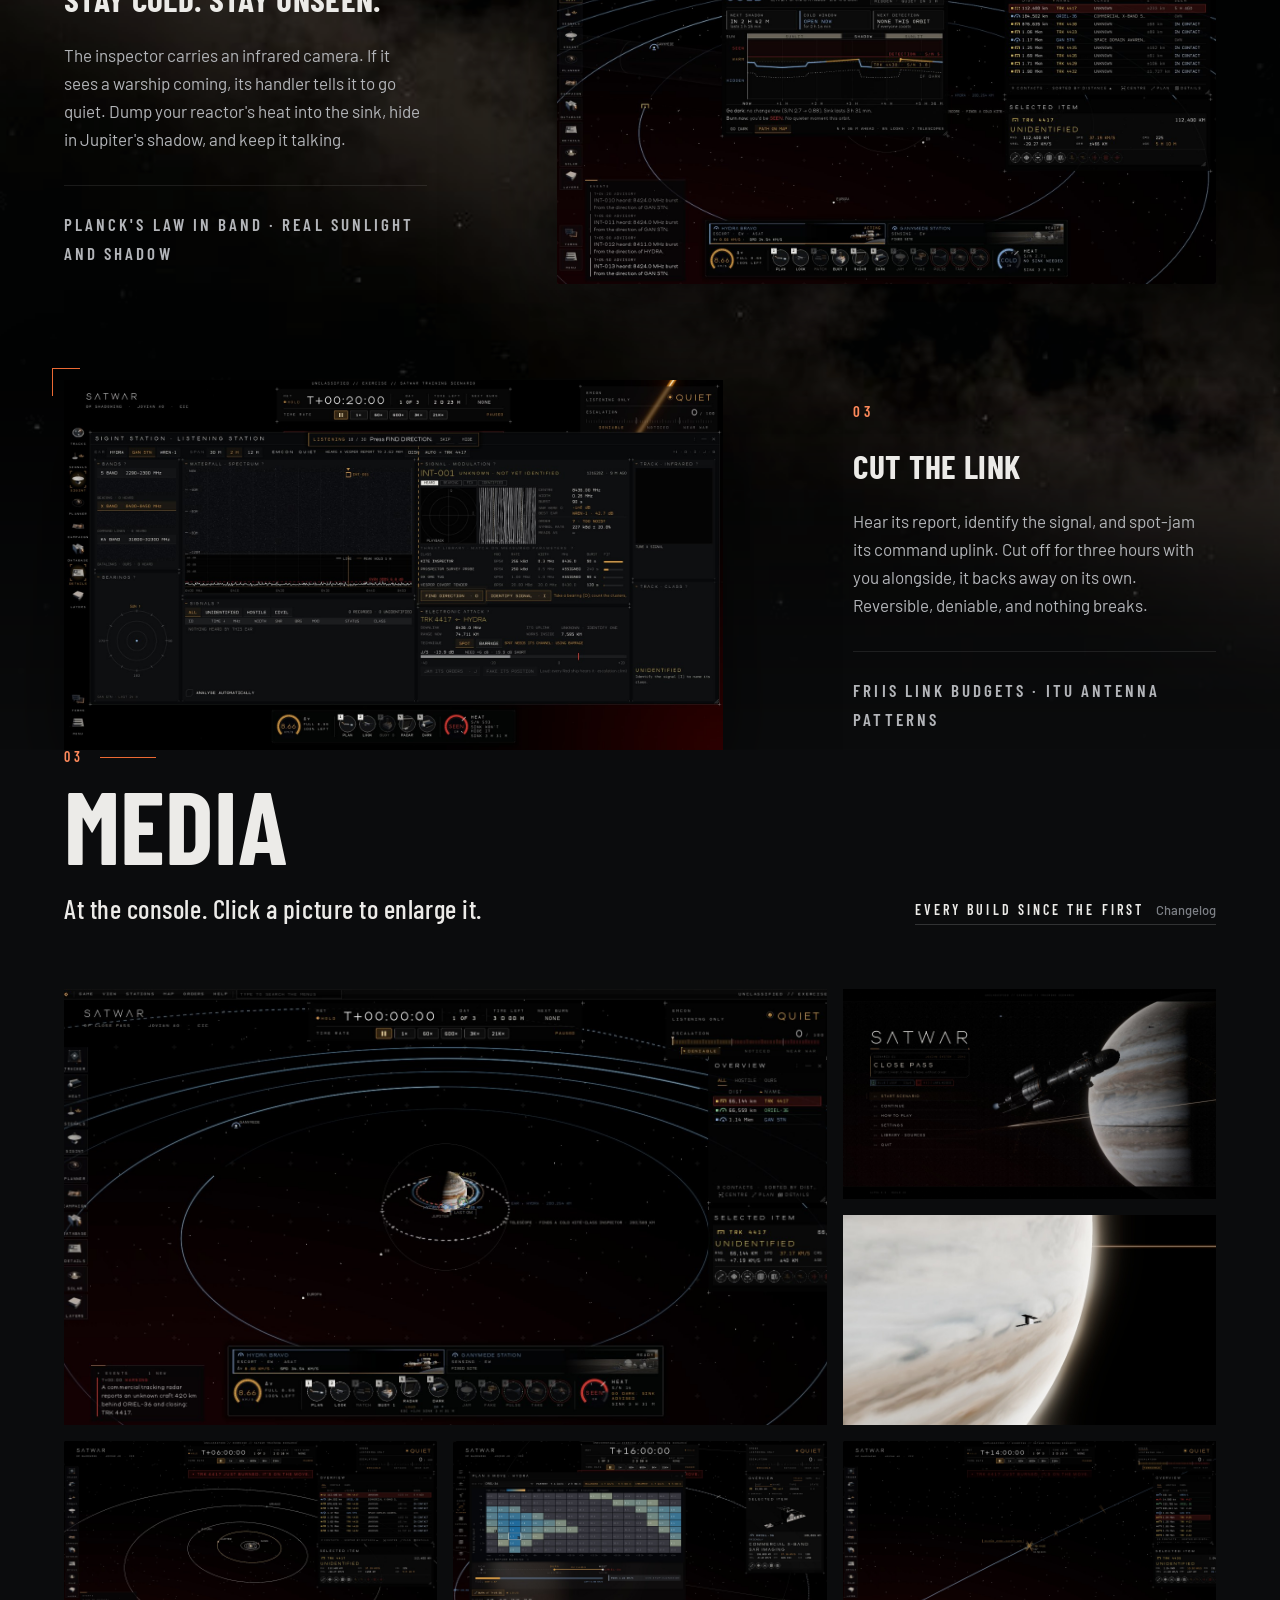
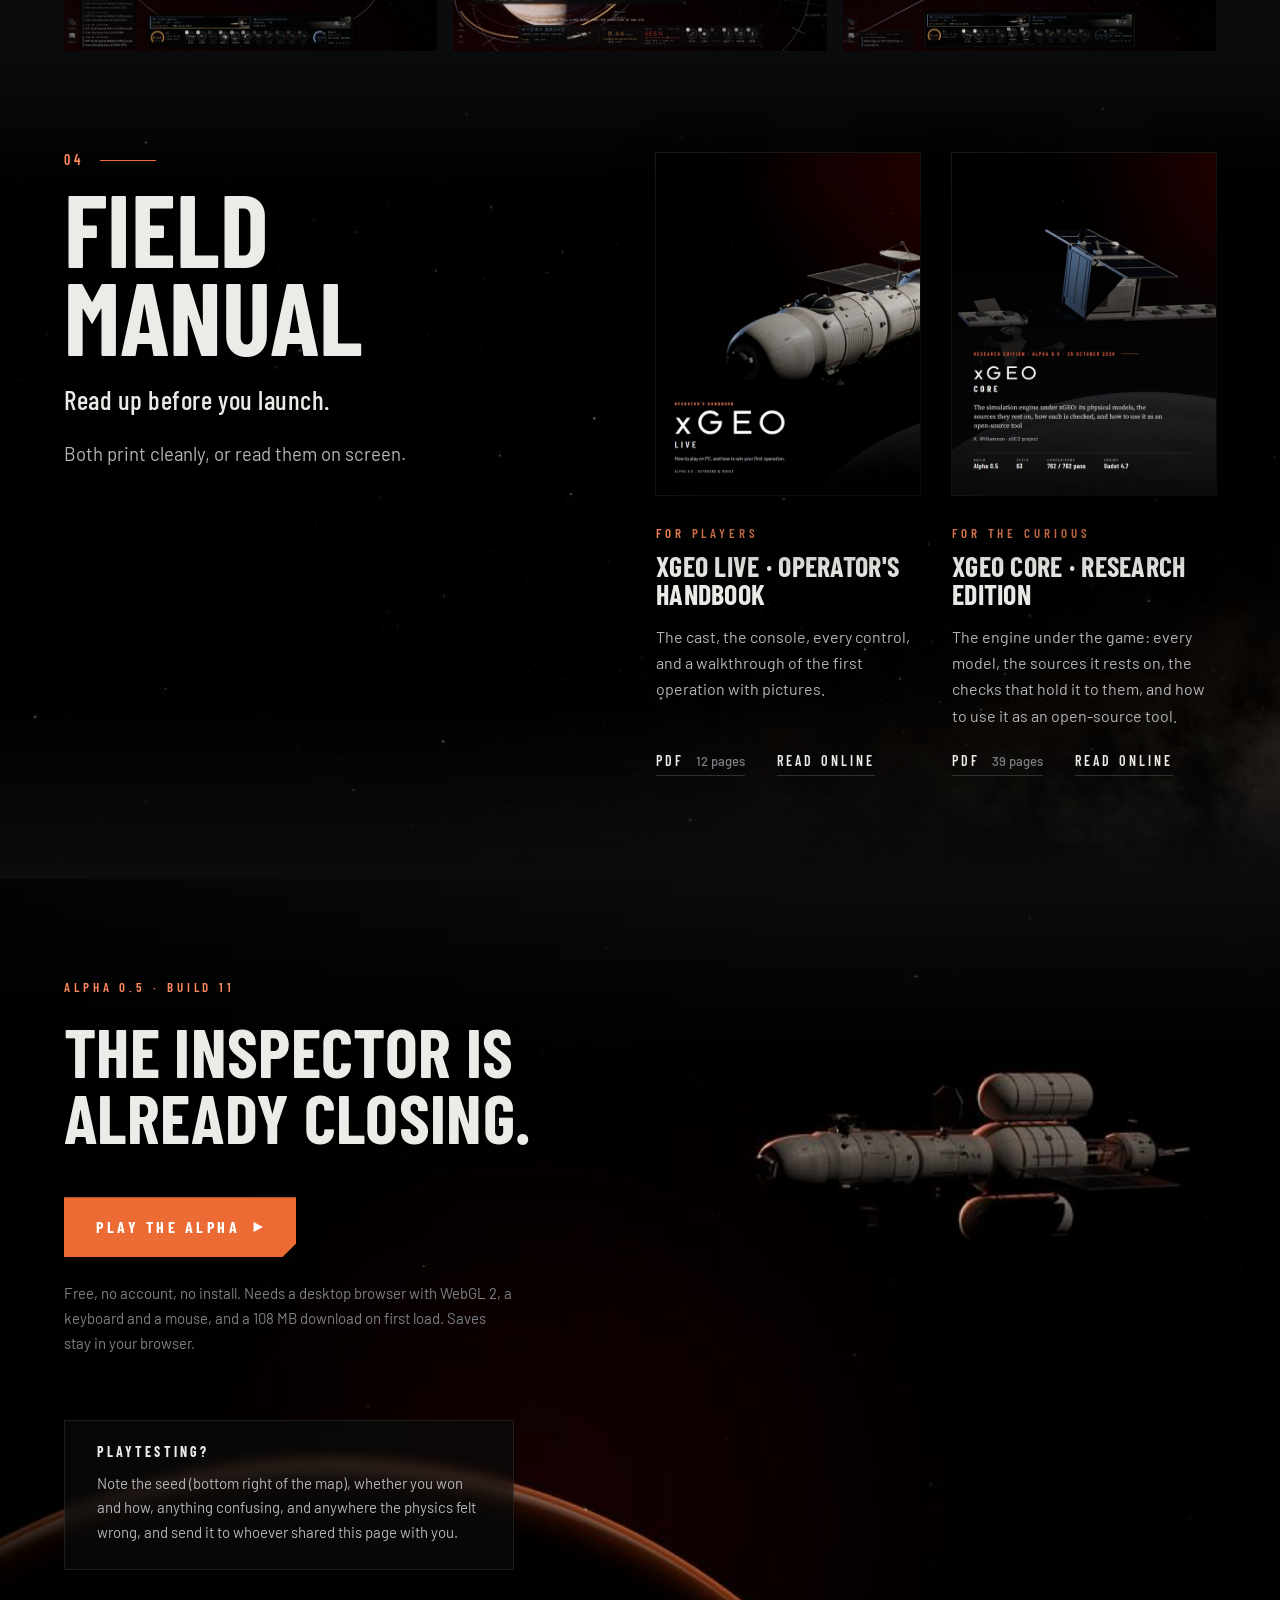
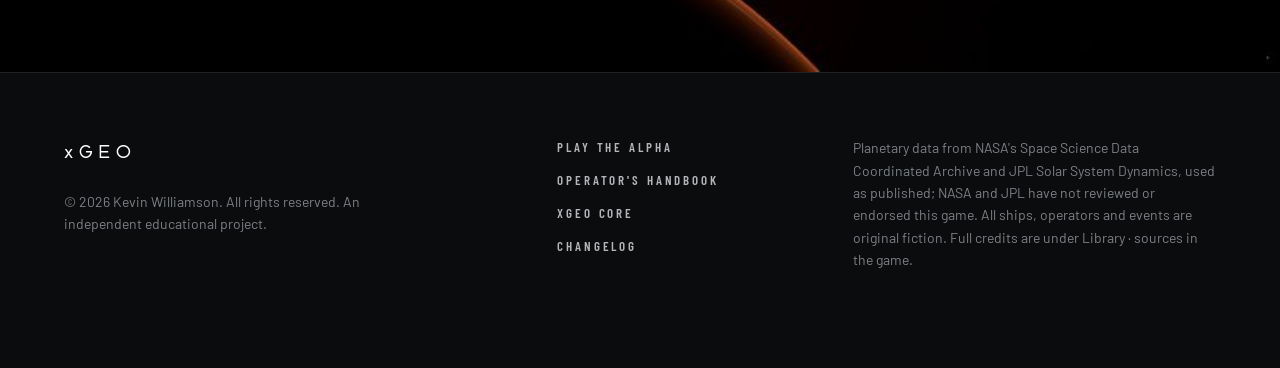
==== commit 647f9f73: "Research edition becomes xGEO Core, with a section on the open-source tool; the handbook is the xGEO" ====
--- a/index.html
+++ b/index.html
@@ -358,11 +358,11 @@
 <section class="sec has-art" id="manual"><div class="art" aria-hidden="true"><picture><source media="(max-width:1280px)" srcset="images/site/bg-moons-1280.jpg"><img src="images/site/bg-moons.jpg" width="2560" height="1440" alt="" loading="lazy" style="object-position:70% 40%"></picture></div><div class="wrap docs">
   <div class="intro sh"><span class="idx">04</span><h2>Field manual</h2><p class="sub">Read up before you launch.</p><p class="lead">Both print cleanly, or read them on screen.</p></div>
   <div class="doc d1"><a class="cv" href="manual/"><img src="images/doc-handbook.jpg" width="612" height="792" loading="lazy" alt="The cover of the Operator's Handbook: HYDRA over Jupiter."></a>
-    <span class="k">For players</span><h3 class="h3">Operator's Handbook</h3><p>The cast, the console, every control, and a walkthrough of the first operation with pictures.</p>
+    <span class="k">For players</span><h3 class="h3">xGEO Live · Operator's Handbook</h3><p>The cast, the console, every control, and a walkthrough of the first operation with pictures.</p>
     <div class="links"><a class="tl" href="manual/xGEO-Operators-Handbook.pdf">PDF <small>12 pages</small></a><a class="tl" href="manual/">Read online</a></div></div>
-  <div class="doc"><a class="cv" href="research/"><img src="images/doc-research.jpg" width="612" height="792" loading="lazy" alt="The first page of the Research Edition."></a>
-    <span class="k">For the curious</span><h3 class="h3">Research Edition</h3><p>Every model behind the game, the sources it rests on, and the checks that hold it to them.</p>
-    <div class="links"><a class="tl" href="research/xGEO-Research-Edition.pdf">PDF <small>37 pages</small></a><a class="tl" href="research/">Read online</a></div></div>
+  <div class="doc"><a class="cv" href="research/"><img src="images/doc-research.jpg" width="612" height="792" loading="lazy" alt="The first page of xGEO Core, the Research Edition."></a>
+    <span class="k">For the curious</span><h3 class="h3">xGEO Core · Research Edition</h3><p>The engine under the game: every model, the sources it rests on, the checks that hold it to them, and how to use it as an open-source tool.</p>
+    <div class="links"><a class="tl" href="research/xGEO-Core-Research-Edition.pdf">PDF <small>39 pages</small></a><a class="tl" href="research/">Read online</a></div></div>
 </div></section>
 
 <section class="end" aria-label="Play">
@@ -378,7 +378,7 @@
 </main>
 <footer><div class="wrap grid">
   <div class="a"><a class="word" href="./">xGEO</a><p>&copy; 2026 Kevin Williamson. All rights reserved. An independent educational project.</p></div>
-  <div class="b"><a href="game/">Play the alpha</a><a href="manual/">Operator's handbook</a><a href="research/">Research edition</a><a href="notes/">Changelog</a></div>
+  <div class="b"><a href="game/">Play the alpha</a><a href="manual/">Operator's handbook</a><a href="research/">xGEO Core</a><a href="notes/">Changelog</a></div>
   <div class="c"><p>Planetary data from NASA's Space Science Data Coordinated Archive and JPL Solar System Dynamics, used as published; NASA and JPL have not reviewed or endorsed this game. All ships, operators and events are original fiction. Full credits are under Library &middot; sources in the game.</p></div>
 </div></footer>
 <dialog class="lb" id="lb" aria-label="Picture"><div class="in"><img id="lbImg" alt=""><div class="bar"><span id="lbCap"></span><button id="lbPrev" aria-label="Previous">&larr;</button><button id="lbNext" aria-label="Next">&rarr;</button><button id="lbX">Close</button></div></div></dialog>
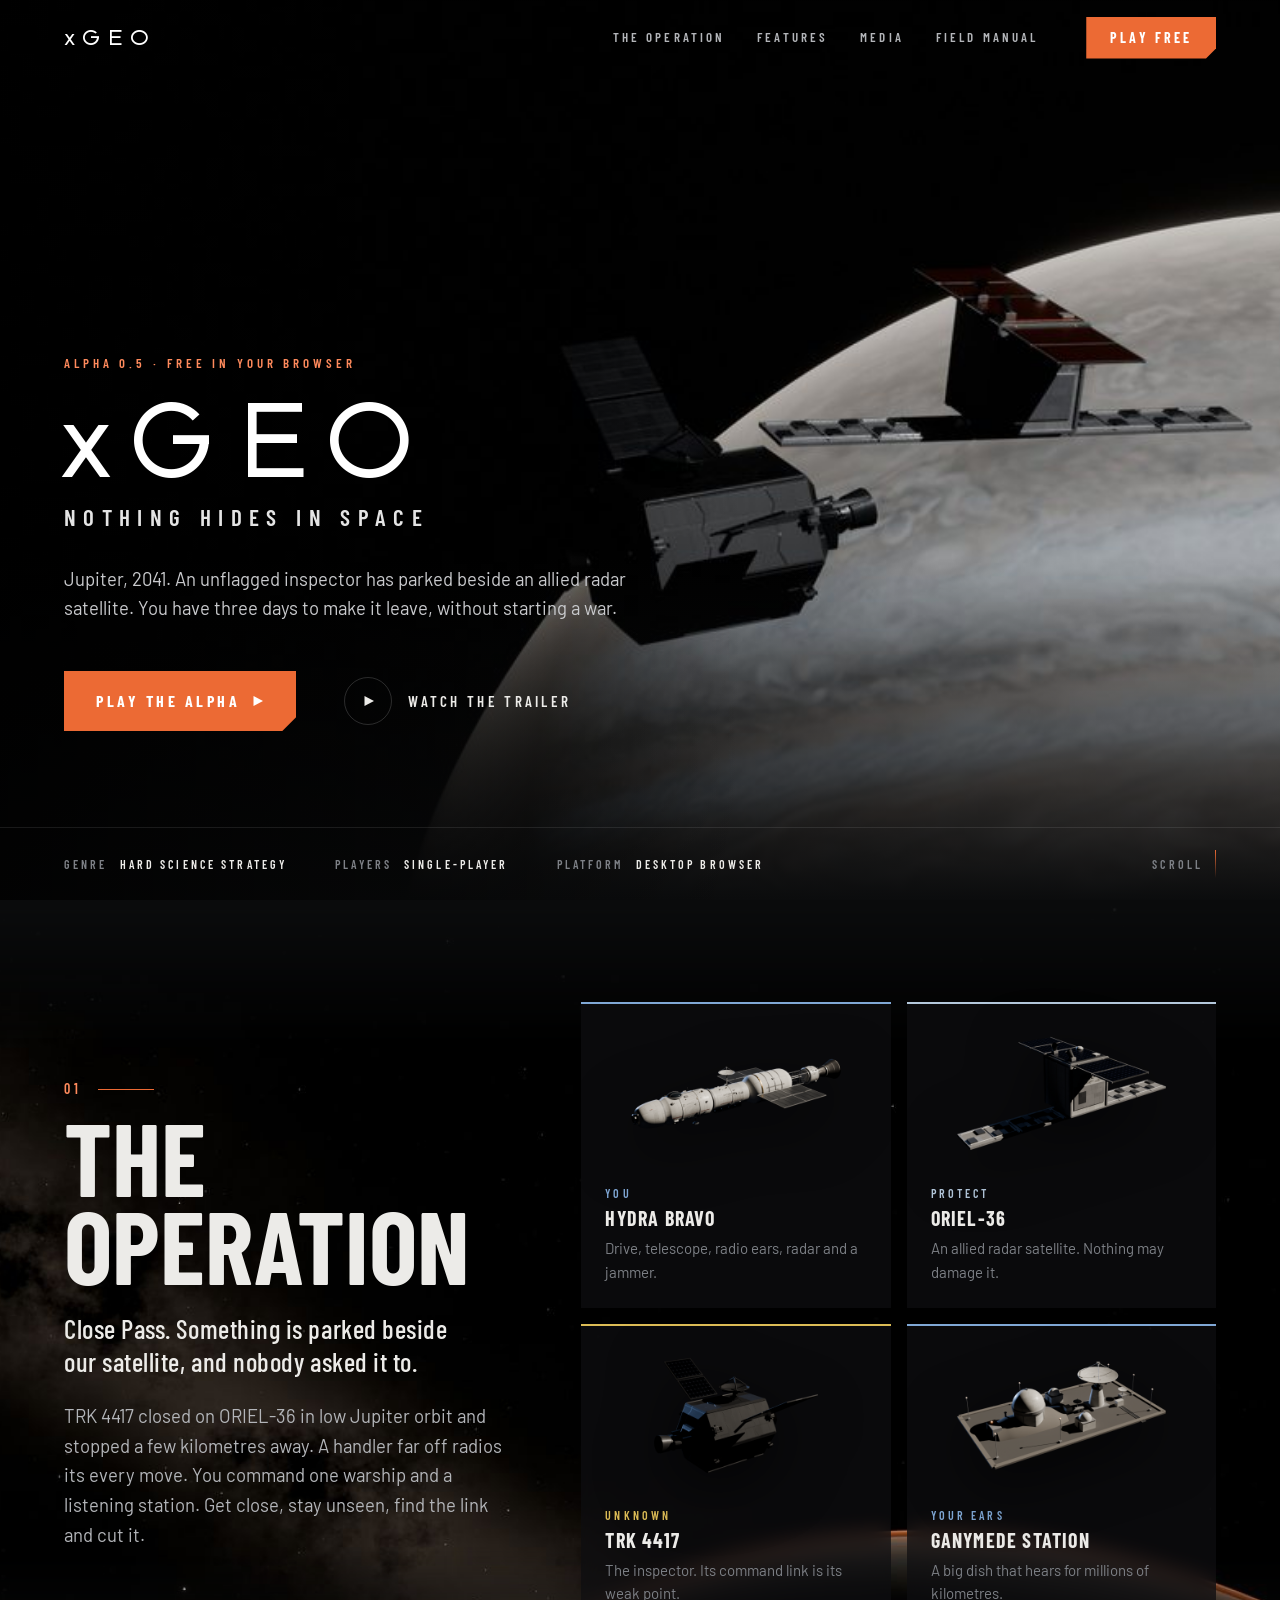
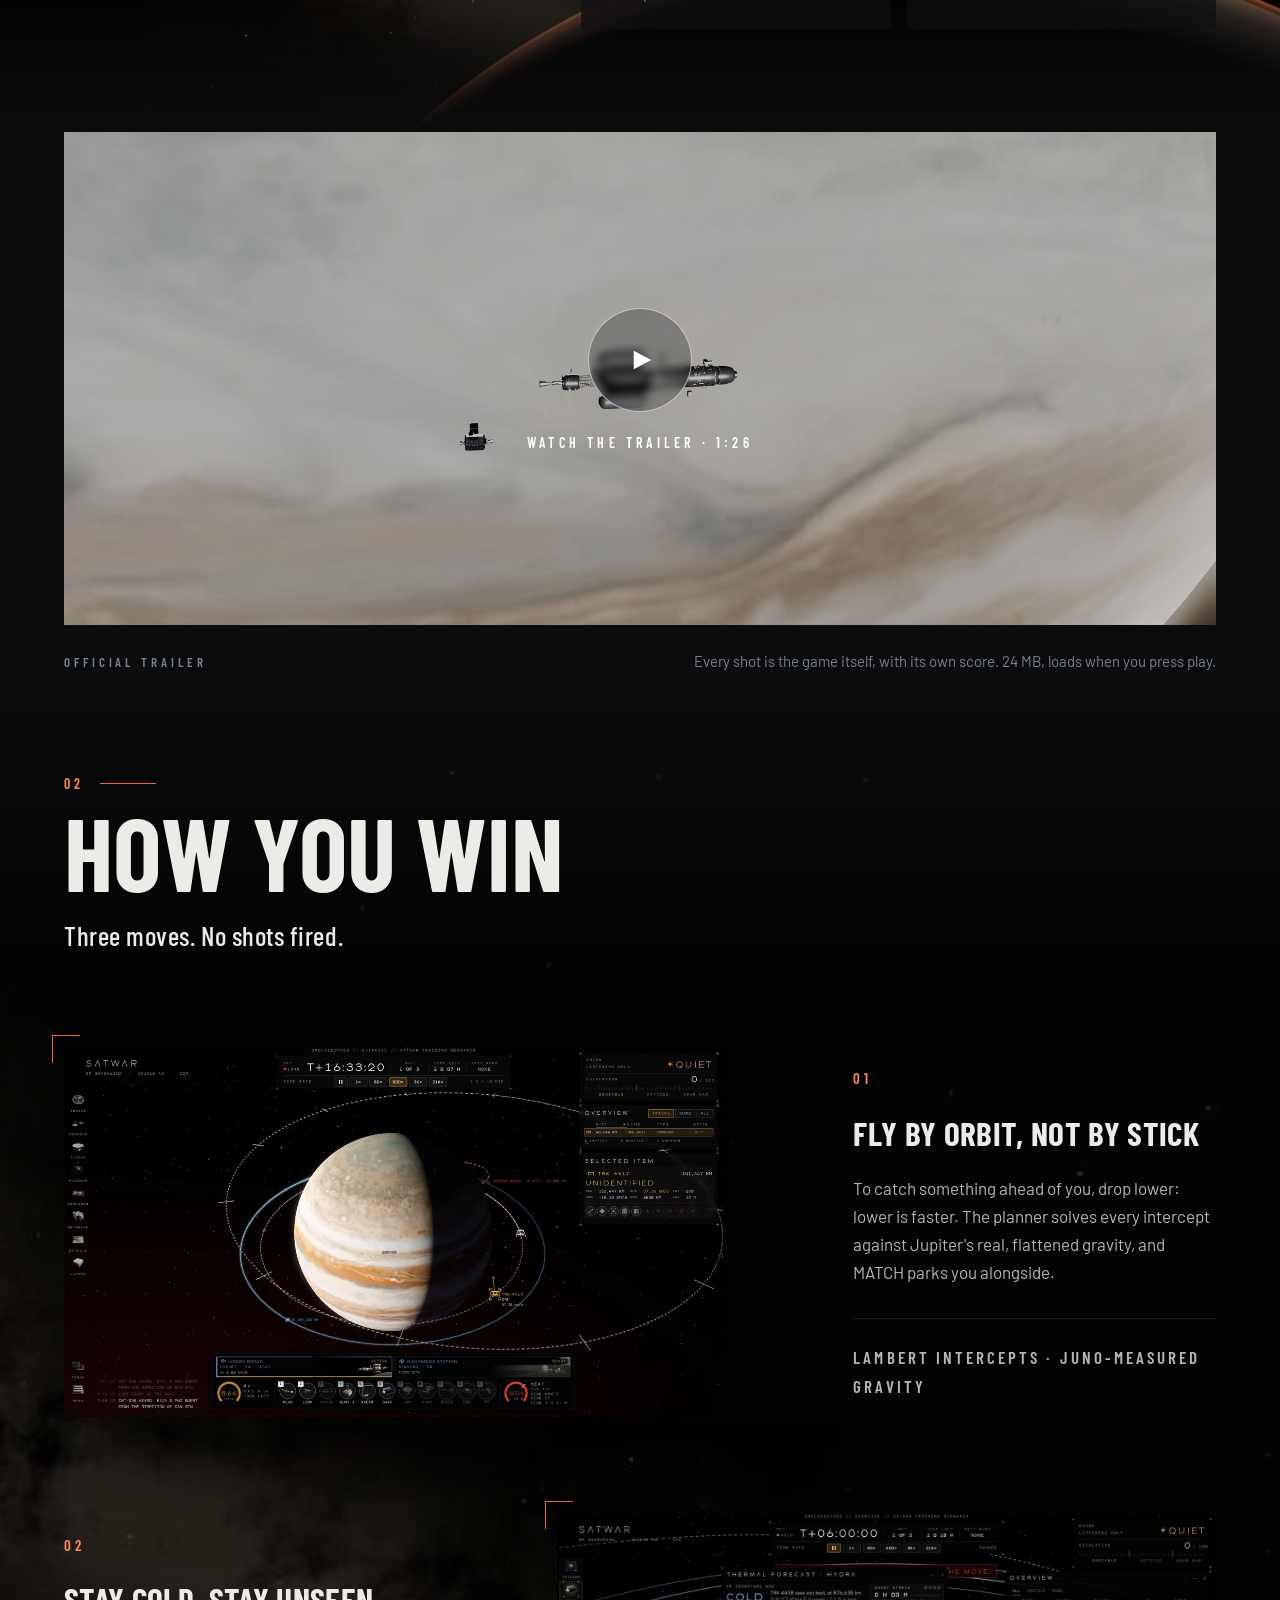
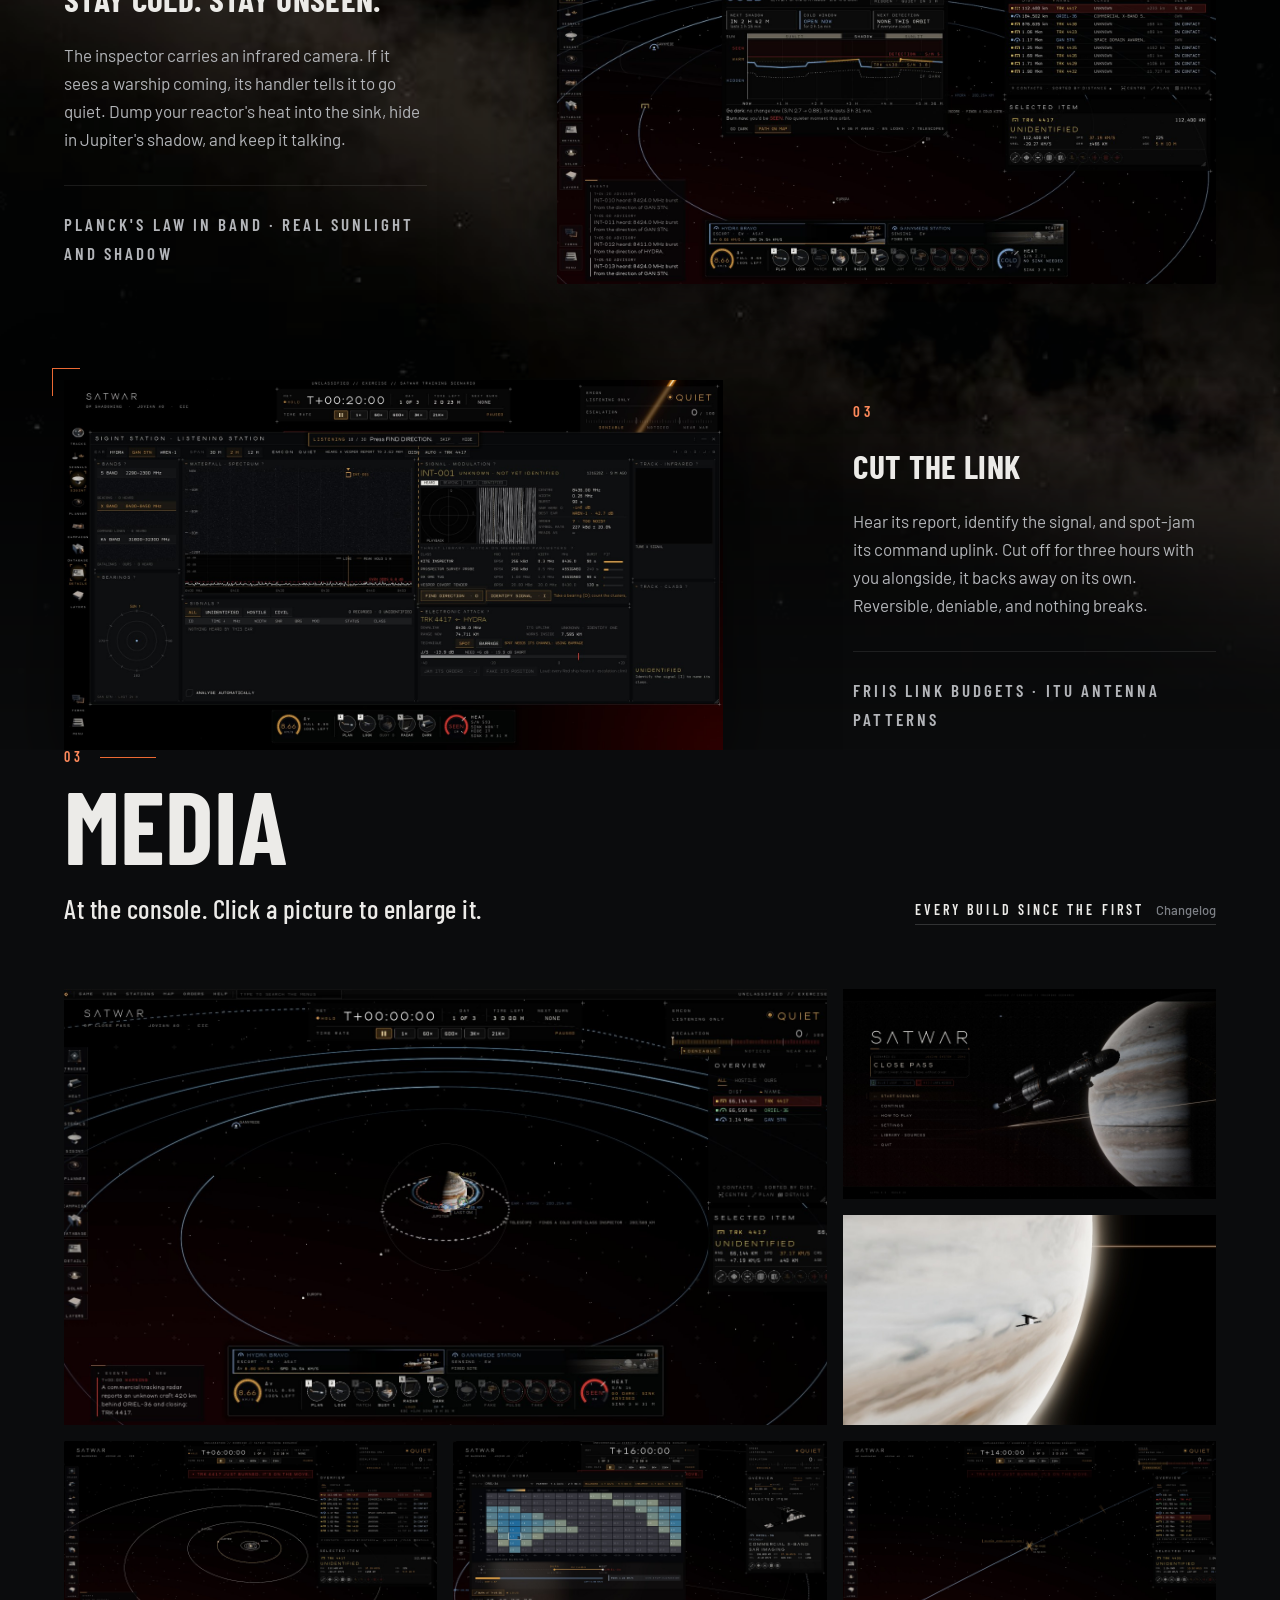
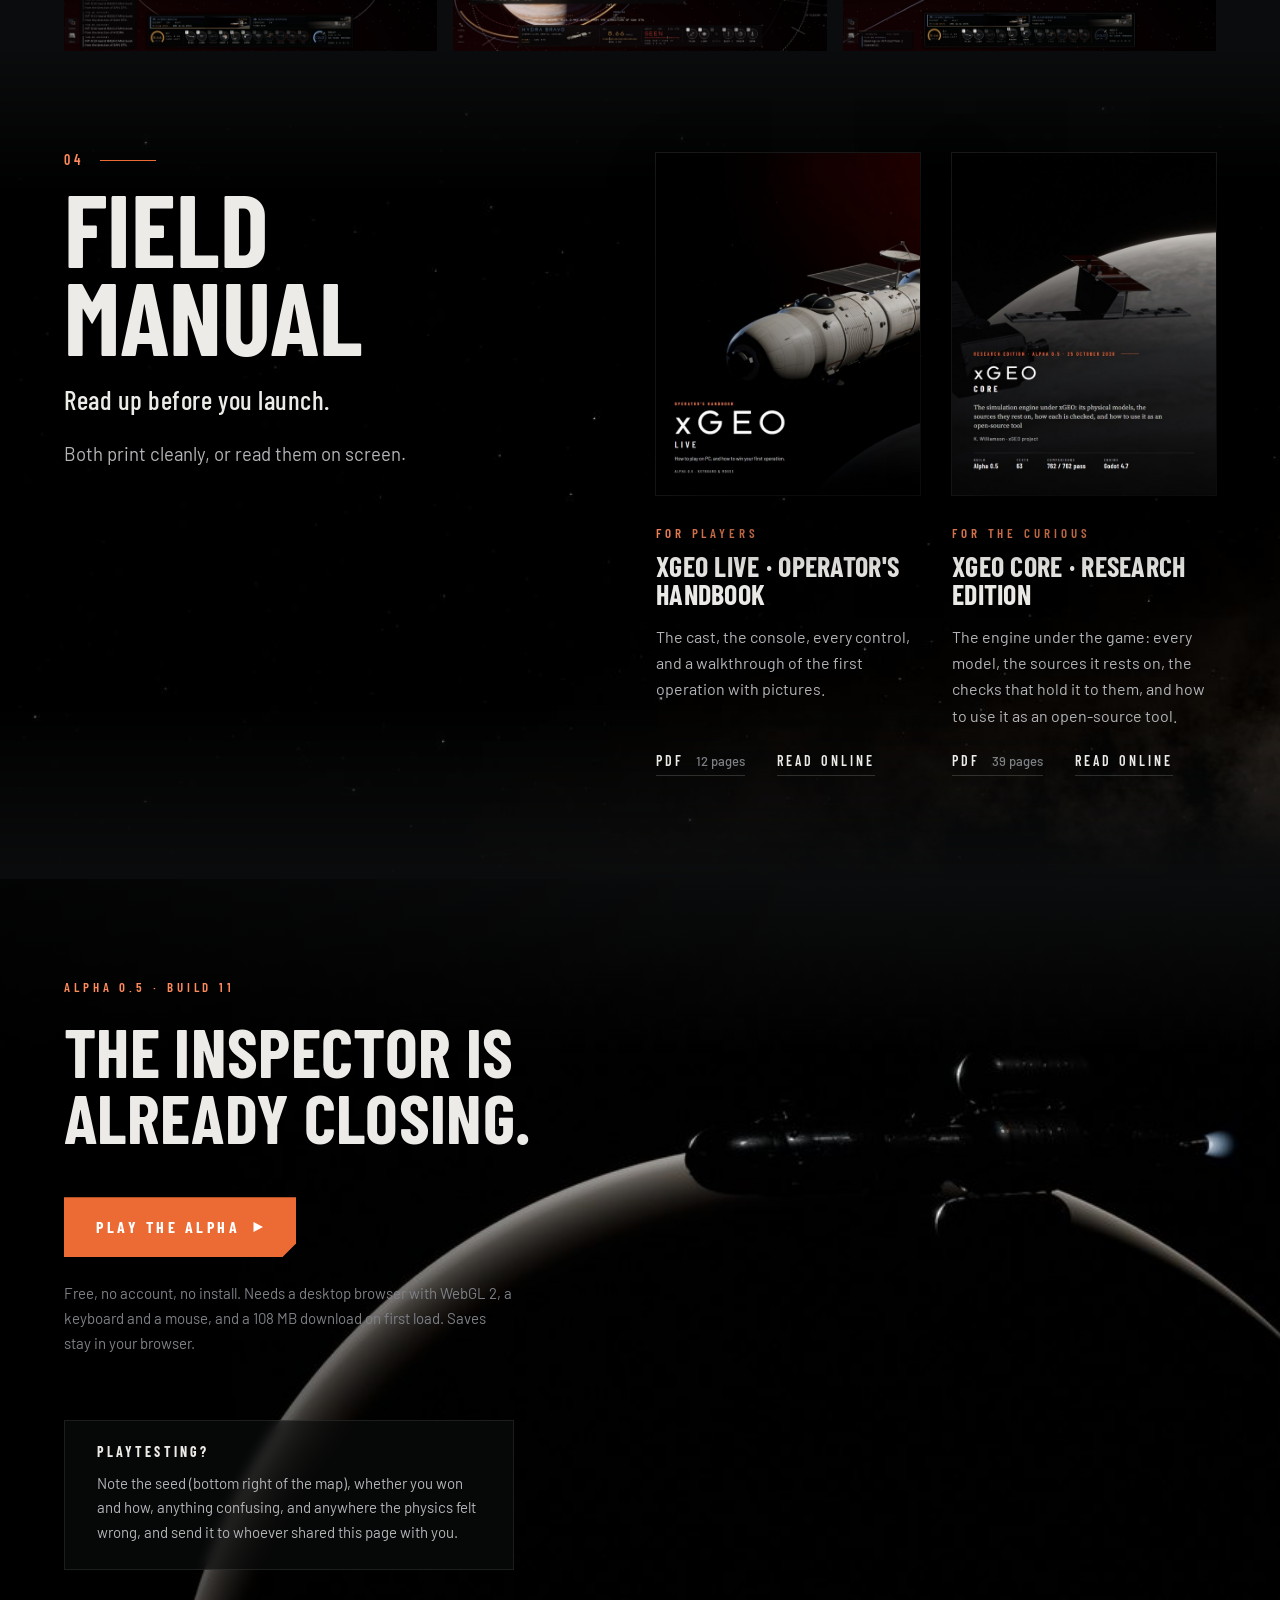
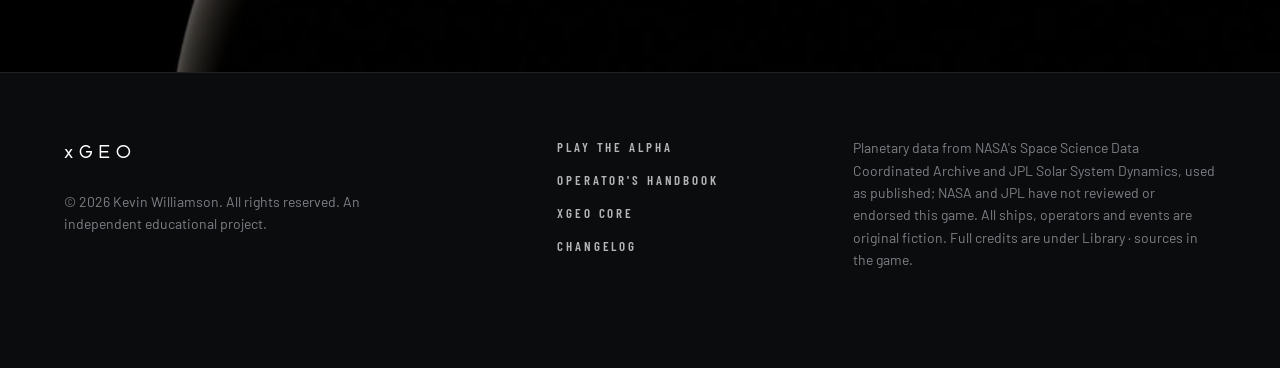
==== commit a80dca31: "New key art and trailer in the new look, xGEO Live trailer, Space Corps in the game build, release s" ====
--- a/index.html
+++ b/index.html
@@ -292,7 +292,7 @@
 <header class="nav" id="nav"><div class="wrap"><a class="word" href="./">xGEO</a><nav aria-label="Sections"><a href="#operation">The Operation</a><a href="#features">Features</a><a href="#media">Media</a><a href="#manual">Field Manual</a></nav><a class="btn sm" href="game/">Play free</a></div></header>
 <main>
 <section class="hero" aria-label="xGEO">
-  <picture><source media="(max-width:1280px)" srcset="images/site/hero-1280.jpg"><img src="images/site/hero.jpg" width="2560" height="1100" alt="Above Jupiter's dayside, a dark angular inspector hangs just beneath ORIEL-36, a box-shaped radar satellite with a long flat antenna." fetchpriority="high"></picture>
+  <picture><source media="(max-width:1280px)" srcset="images/site/hero-1280.jpg"><img src="images/site/hero.jpg" width="2560" height="1100" alt="Against Jupiter's cream limb, a black angular inspector hangs just behind ORIEL-36, a small radar satellite with a long flat antenna, both caught by a hard sun." fetchpriority="high"></picture>
   <div class="wrap"><div class="copy">
     <span class="k">Alpha 0.5 &middot; Free in your browser</span>
     <h1>xGEO</h1>
@@ -317,11 +317,11 @@
 </div></section>
 
 <section class="sec flush" id="trailer"><div class="wrap">
-  <button class="film" id="film" type="button" aria-label="Play the xGEO trailer, 86 seconds with sound. ORIEL-36 in low Jupiter orbit and the inspector beside it; the console and the planner; HYDRA lighting its drive; HYDRA alongside and dark; the SIGINT station picking out the inspector's report; a jamming beam on its command link; the inspector backing away; then the title.">
-    <img src="images/trailer.jpg?v=0.8" width="1920" height="1080" alt="" loading="lazy">
+  <button class="film" id="film" type="button" aria-label="Play the xGEO Live trailer, 86 seconds with sound. ORIEL-36 against Jupiter's cloud tops and the inspector beside it; the console and the planner; HYDRA in silhouette on the lit crescent as it burns; HYDRA alongside and dark; the SIGINT station picking out the inspector's report; HYDRA jamming its command link over the clouds; the inspector backing away; then the title.">
+    <img src="images/trailer.jpg?v=0.11" width="1920" height="1080" alt="" loading="lazy">
     <span class="play"><i><svg viewBox="0 0 12 12" aria-hidden="true"><path d="M1.5 1 11 6 1.5 11Z" fill="currentColor"/></svg></i><span>Watch the trailer &middot; 1:26</span></span>
   </button>
-  <div class="film-meta"><span class="k dim">Official trailer</span><span class="small">Every shot is the game itself, with its own score. 23 MB, loads when you press play.</span></div>
+  <div class="film-meta"><span class="k dim">Official trailer</span><span class="small">Every shot is the game itself, with its own score. 24 MB, loads when you press play.</span></div>
 </div></section>
 
 <section class="sec nob has-art" id="features"><div class="art dim" aria-hidden="true"><picture><source media="(max-width:1280px)" srcset="images/site/bg-deep-1280.jpg"><img src="images/site/bg-deep.jpg" width="2560" height="1440" alt="" loading="lazy" style="object-position:50% 50%"></picture></div><div class="wrap">
@@ -392,7 +392,7 @@
  if(film){film.addEventListener('click',function(){
    if(film.querySelector('video'))return;
    var v=document.createElement('video');v.controls=true;v.autoplay=true;v.playsInline=true;v.setAttribute('aria-label',film.getAttribute('aria-label'));
-   v.innerHTML='<source src="images/trailer.mp4?v=0.8" type="video/mp4">';film.appendChild(v);v.play&&v.play().catch(function(){});film.style.cursor='default';});}
+   v.innerHTML='<source src="images/trailer.mp4?v=0.11" type="video/mp4">';film.appendChild(v);v.play&&v.play().catch(function(){});film.style.cursor='default';});}
  var lb=document.getElementById('lb');if(!lb||!lb.showModal)return;
  var imgs=[].slice.call(document.querySelectorAll('[data-zoom] img')),cur=0;
  function show(i){cur=(i+imgs.length)%imgs.length;var im=imgs[cur],fc=im.closest('figure'),big=document.getElementById('lbImg');
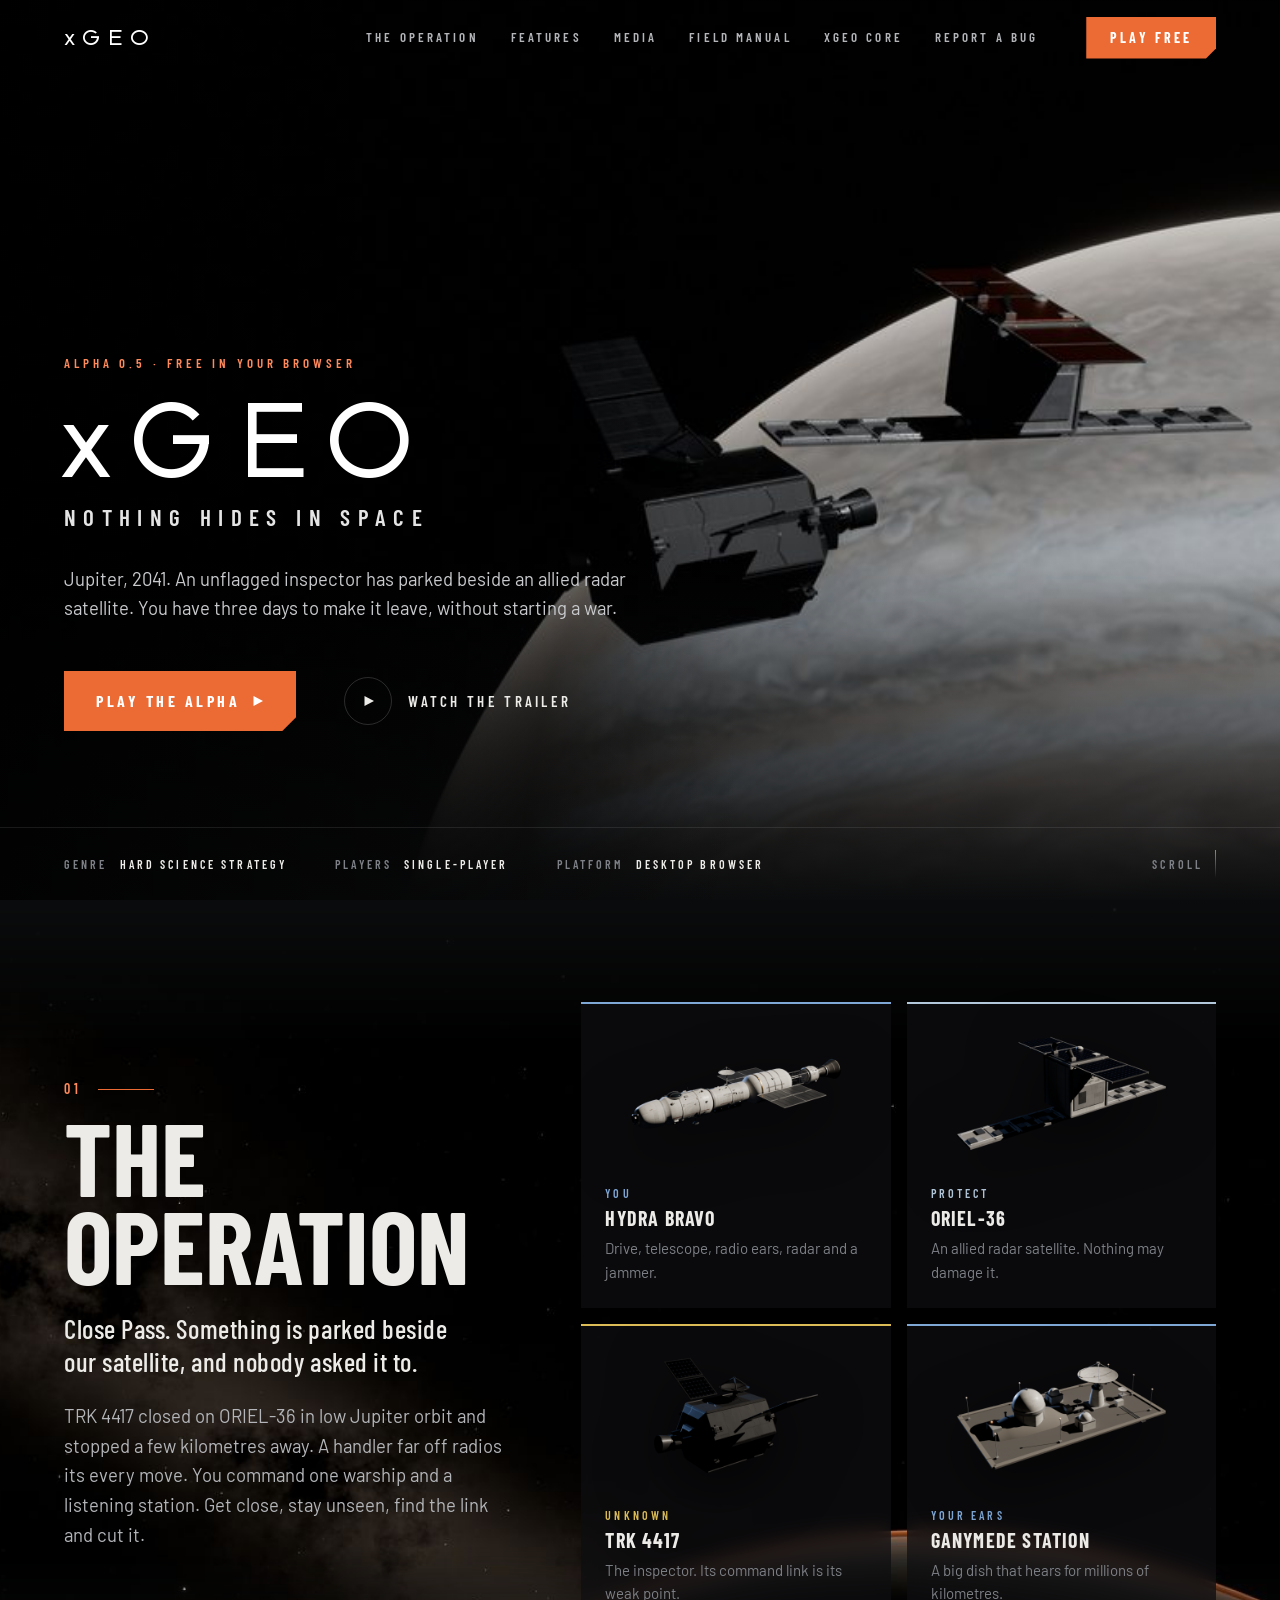
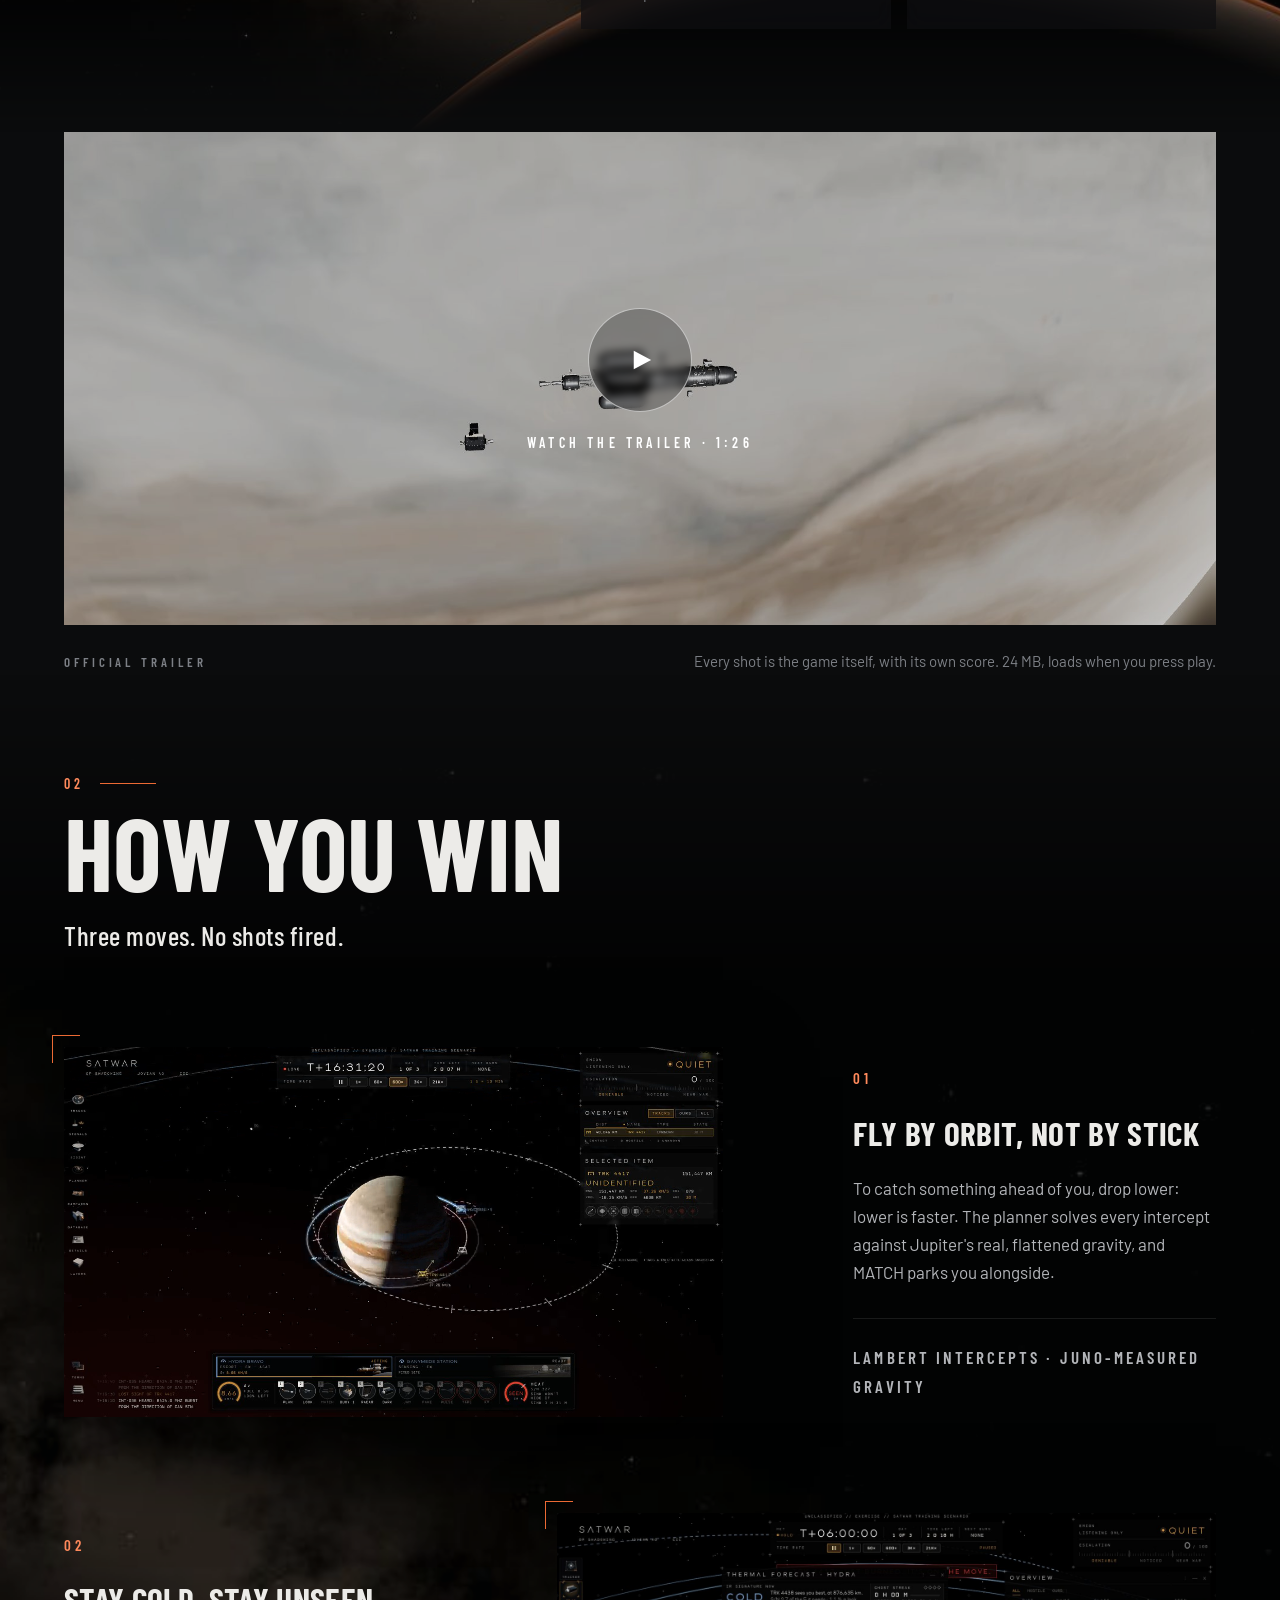
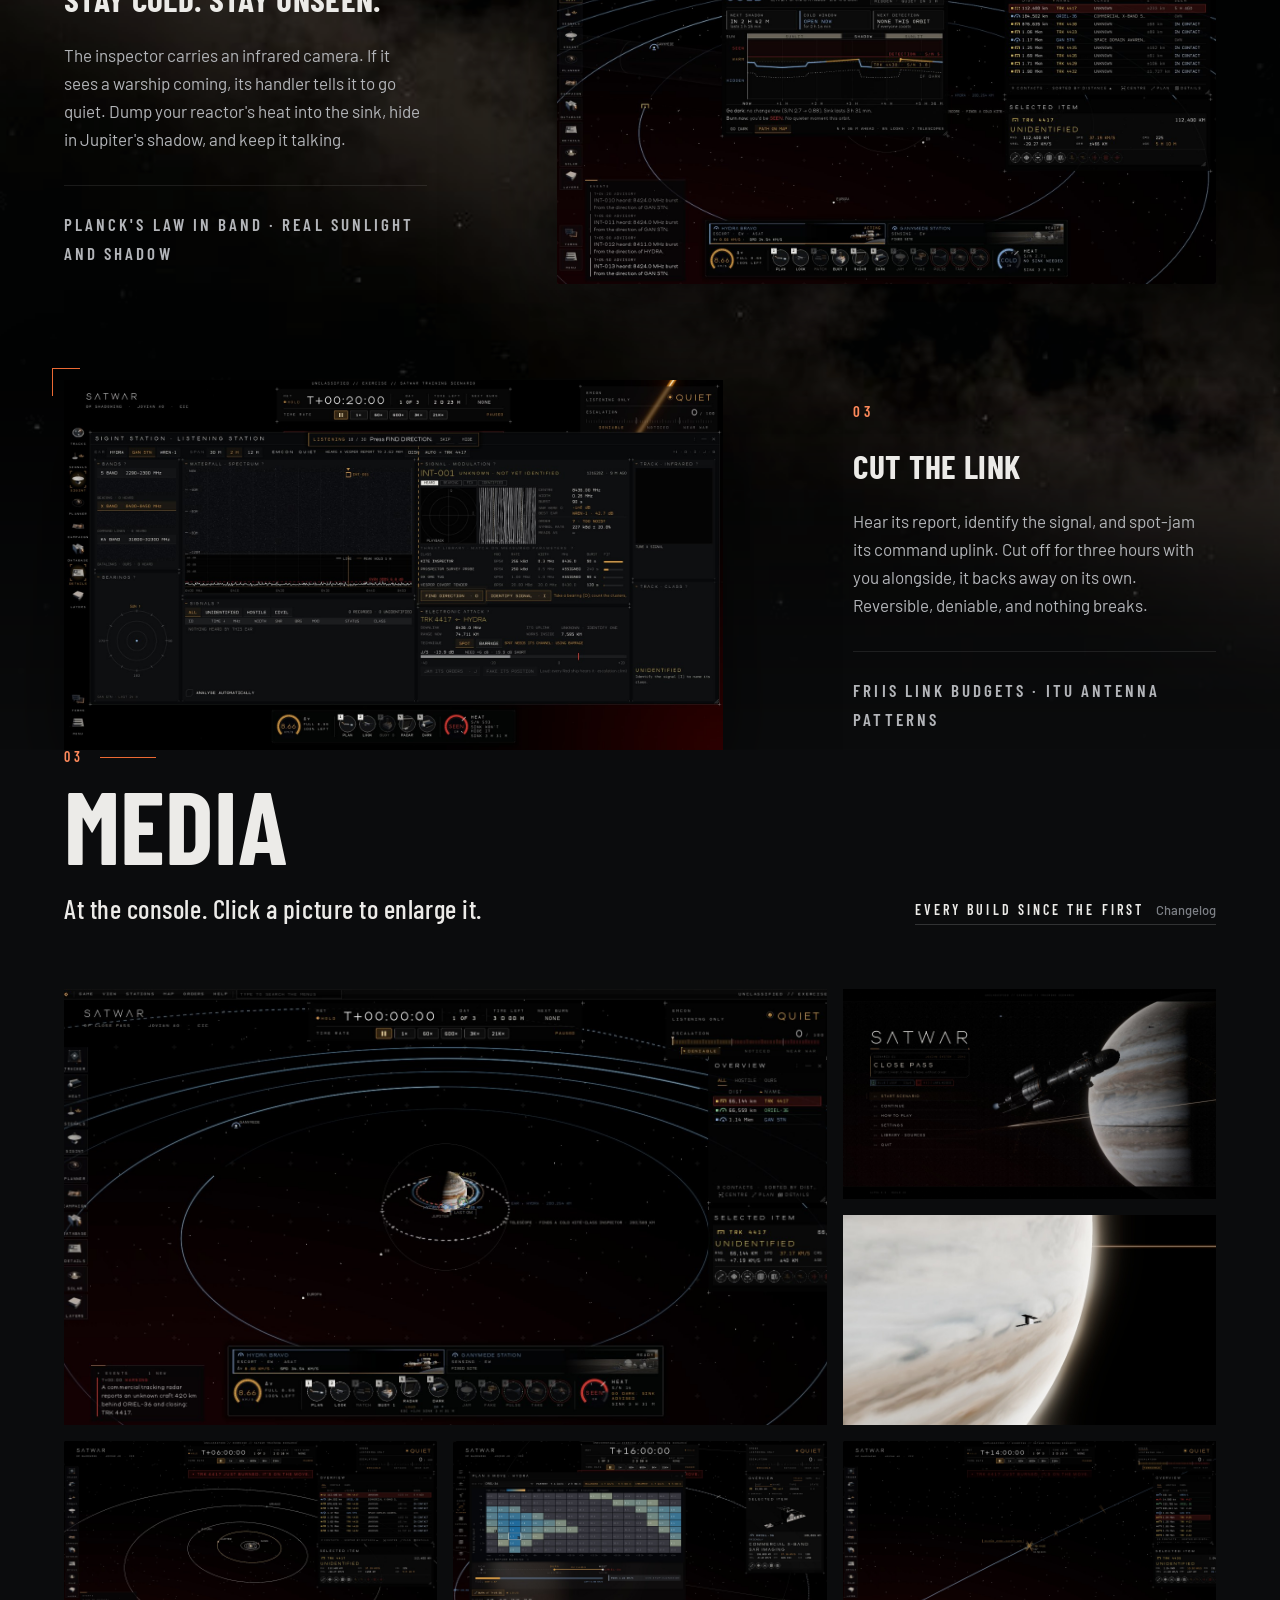
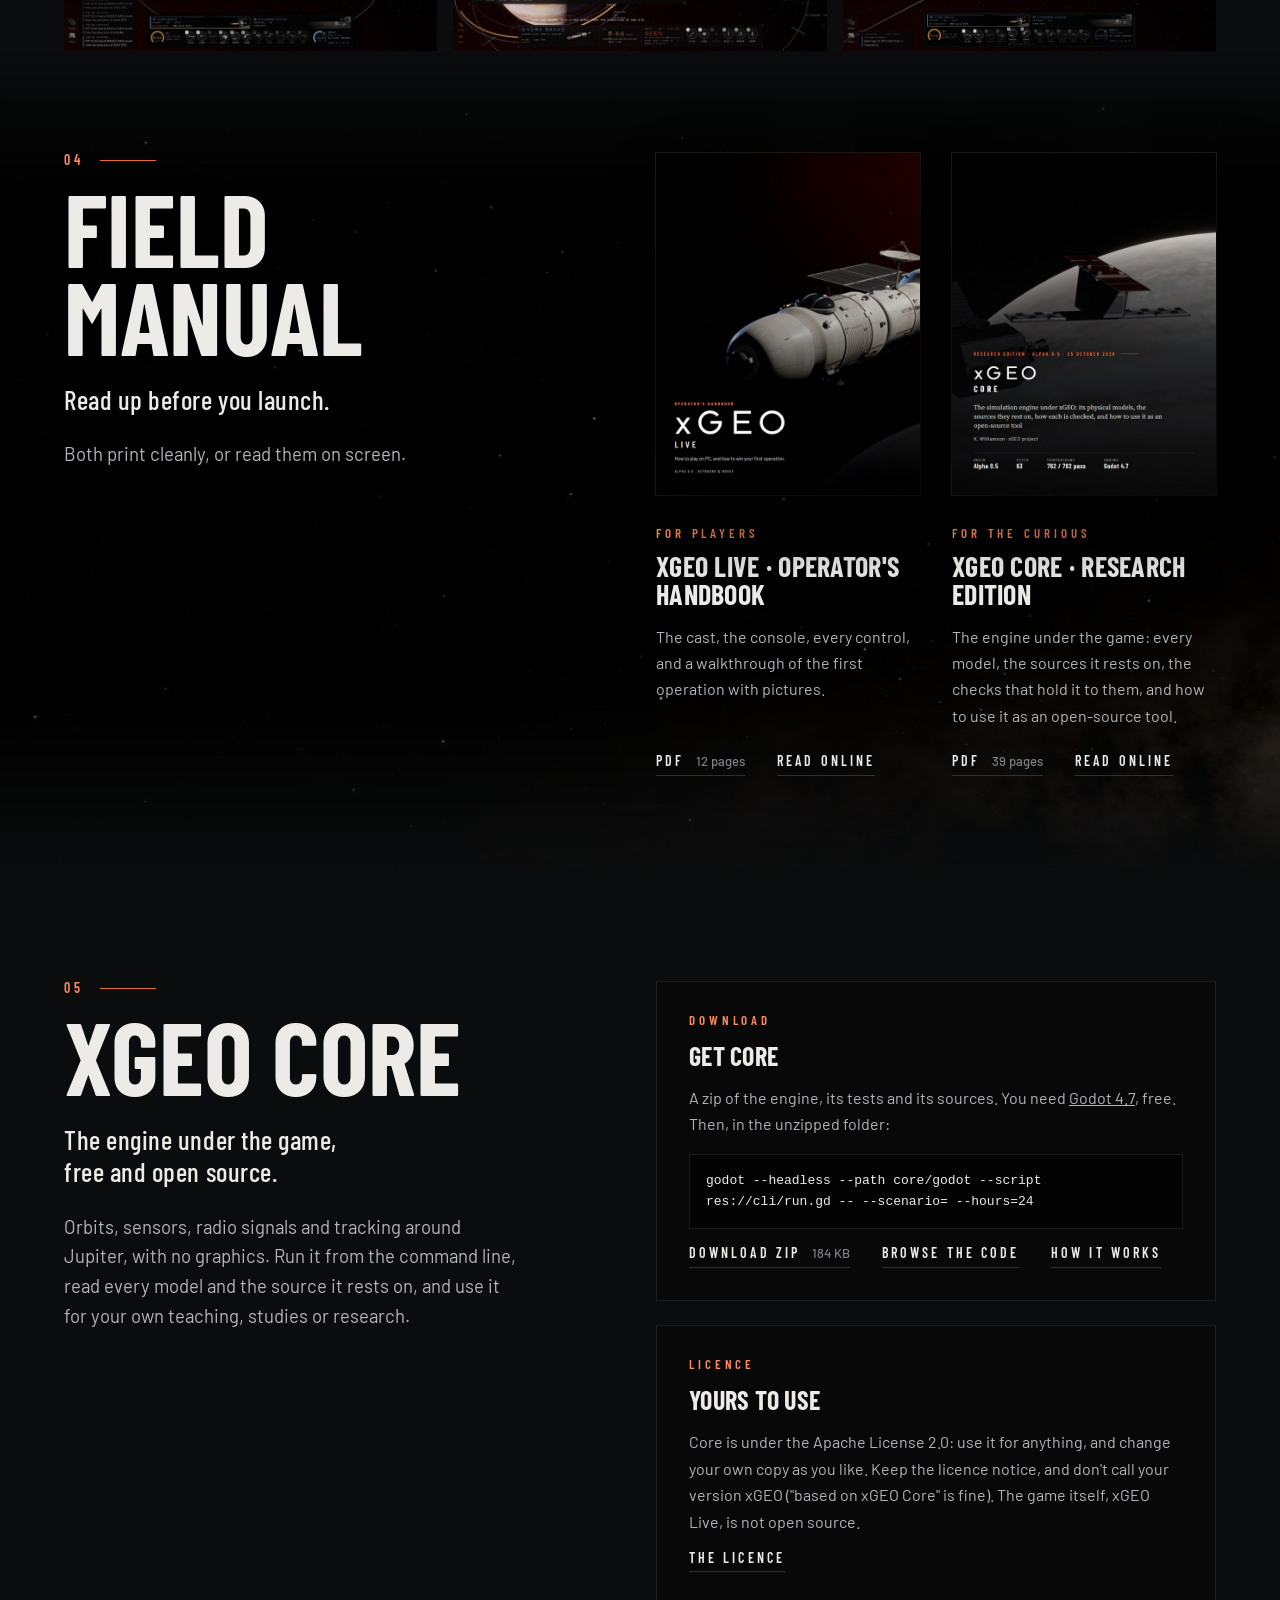
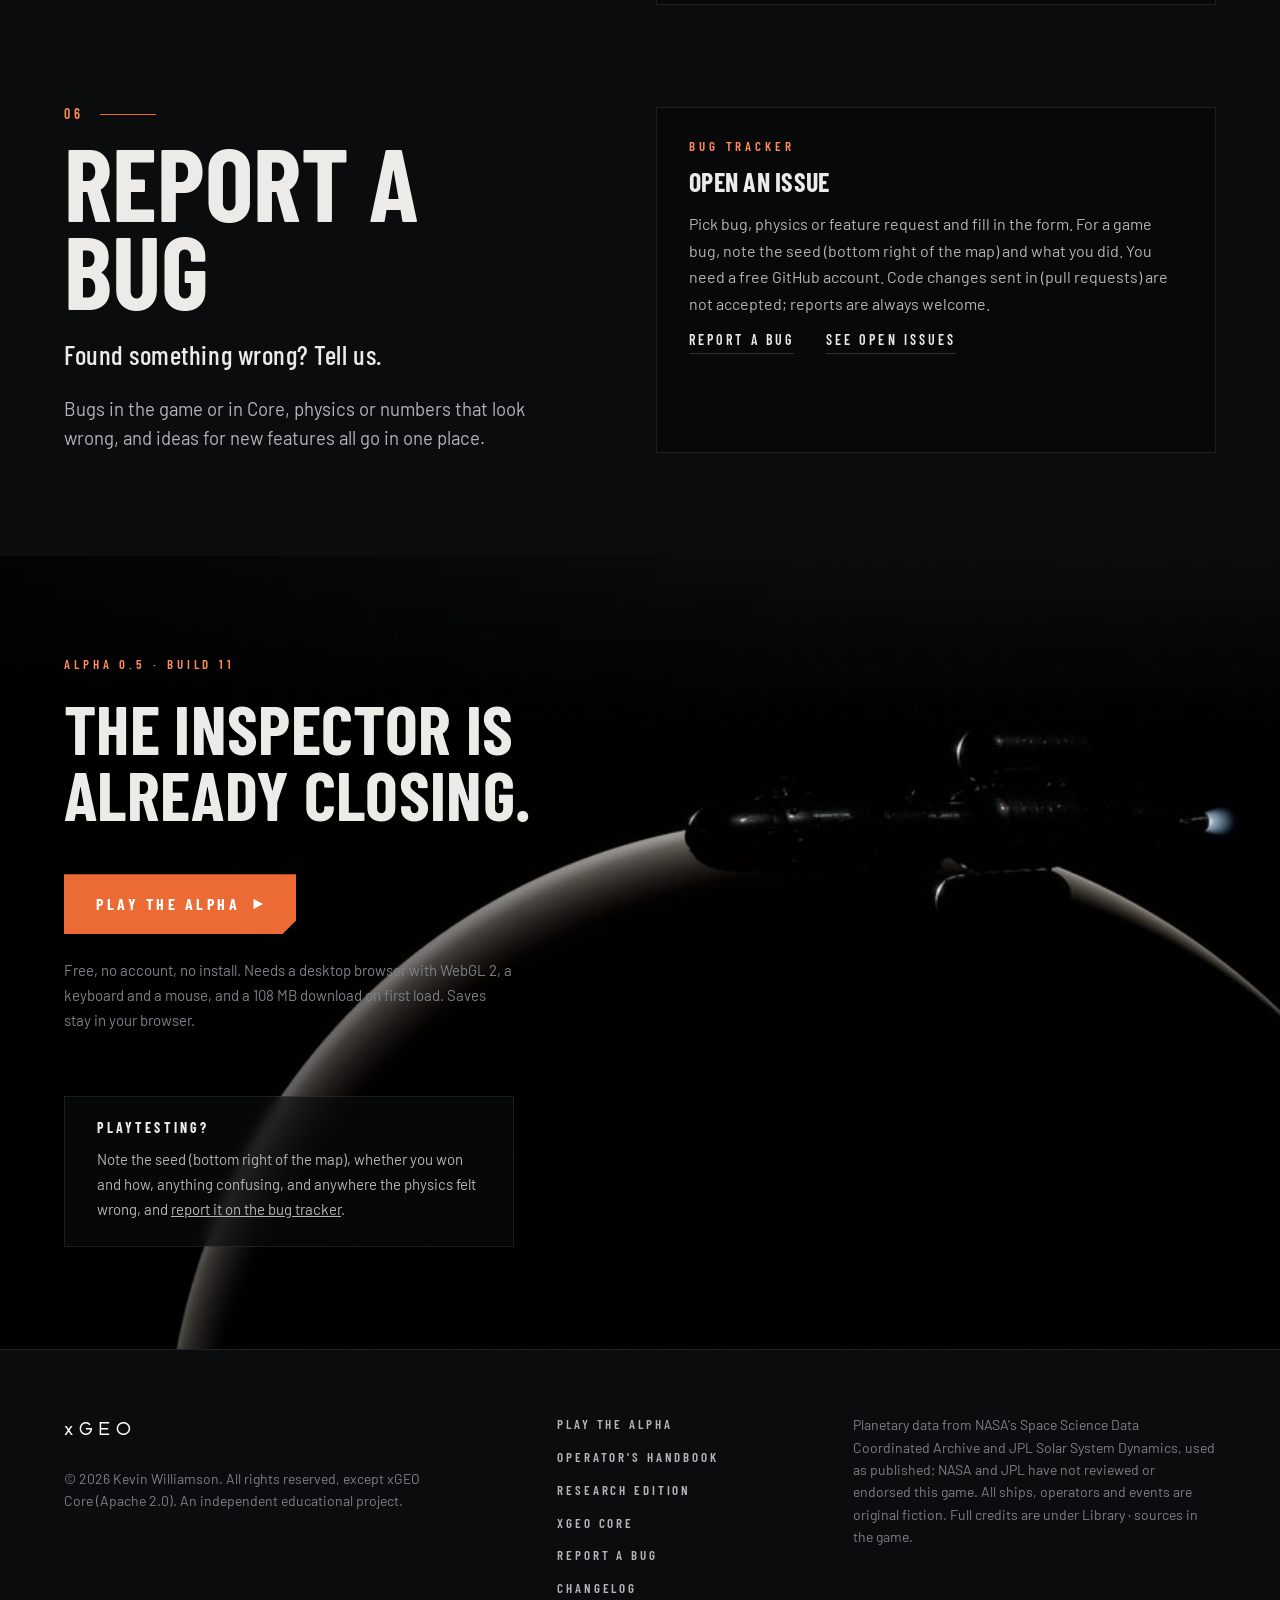
==== commit 794c251d: "One site for everything: xGEO Core (open source, in core/) with a download, a bug tracker, and the s" ====
--- a/index.html
+++ b/index.html
@@ -178,6 +178,19 @@
 .doc .h3{font-size:28px}
 .doc p{margin:var(--s4) 0 var(--s5);font-size:16px;color:var(--ink2)}
 .doc .links{display:flex;gap:var(--s6);flex-wrap:wrap;margin-top:auto}
+
+/* xGEO Core and reporting */
+.core{display:grid;grid-template-columns:repeat(12,minmax(0,1fr));column-gap:var(--s6);row-gap:var(--s7)}
+.core .intro{grid-column:1/6}
+.core .cards{grid-column:7/13;display:grid;grid-template-columns:minmax(0,1fr);gap:var(--s5);min-width:0}
+.card{min-width:0;background:rgba(8,8,8,.72);border:1px solid var(--line);padding:var(--s6);display:flex;flex-direction:column;gap:var(--s4)}
+.card .h3{font-size:26px}
+.card p{font-size:16px;color:var(--ink2)}
+.card code,.card pre{font:500 13px/1.6 ui-monospace,'JetBrains Mono',Consolas,monospace;color:var(--ink)}
+.card pre{margin:0;padding:var(--s4);background:rgba(0,0,0,.6);border:1px solid var(--line);white-space:pre-wrap;word-break:break-word}
+.card .links{display:flex;gap:var(--s6);flex-wrap:wrap}
+@media (max-width:1024px){.core .intro,.core .cards{grid-column:1/-1}}
+@media (max-width:640px){.card{padding:var(--s5)}}
 
 /* final call */
 .end{position:relative;overflow:hidden;background:#000;padding:var(--sec) 0}
@@ -289,7 +302,7 @@
 </style>
 </head>
 <body>
-<header class="nav" id="nav"><div class="wrap"><a class="word" href="./">xGEO</a><nav aria-label="Sections"><a href="#operation">The Operation</a><a href="#features">Features</a><a href="#media">Media</a><a href="#manual">Field Manual</a></nav><a class="btn sm" href="game/">Play free</a></div></header>
+<header class="nav" id="nav"><div class="wrap"><a class="word" href="./">xGEO</a><nav aria-label="Sections"><a href="#operation">The Operation</a><a href="#features">Features</a><a href="#media">Media</a><a href="#manual">Field Manual</a><a href="#core">xGEO Core</a><a href="#report">Report a bug</a></nav><a class="btn sm" href="game/">Play free</a></div></header>
 <main>
 <section class="hero" aria-label="xGEO">
   <picture><source media="(max-width:1280px)" srcset="images/site/hero-1280.jpg"><img src="images/site/hero.jpg" width="2560" height="1100" alt="Against Jupiter's cream limb, a black angular inspector hangs just behind ORIEL-36, a small radar satellite with a long flat antenna, both caught by a hard sun." fetchpriority="high"></picture>
@@ -365,6 +378,30 @@
     <div class="links"><a class="tl" href="research/xGEO-Core-Research-Edition.pdf">PDF <small>39 pages</small></a><a class="tl" href="research/">Read online</a></div></div>
 </div></section>
 
+<section class="sec" id="core"><div class="wrap core">
+  <div class="intro sh"><span class="idx">05</span><h2>xGEO Core</h2><p class="sub">The engine under the game, free and open source.</p>
+    <p class="lead">Orbits, sensors, radio signals and tracking around Jupiter, with no graphics. Run it from the command line, read every model and the source it rests on, and use it for your own teaching, studies or research.</p></div>
+  <div class="cards">
+    <div class="card"><span class="k">Download</span><h3 class="h3">Get Core</h3>
+      <p>A zip of the engine, its tests and its sources. You need <a href="https://godotengine.org/download">Godot 4.7</a>, free. Then, in the unzipped folder:</p>
+      <pre>godot --headless --path core/godot --script res://cli/run.gd -- --scenario= --hours=24</pre>
+      <div class="links"><a class="tl" href="core/xgeo-core.zip">Download zip <small>184 KB</small></a><a class="tl" href="https://github.com/KW-Wargame/xgeo/tree/main/core">Browse the code</a><a class="tl" href="research/">How it works</a></div></div>
+    <div class="card"><span class="k">Licence</span><h3 class="h3">Yours to use</h3>
+      <p>Core is under the Apache License 2.0: use it for anything, and change your own copy as you like. Keep the licence notice, and don't call your version xGEO ("based on xGEO Core" is fine). The game itself, xGEO Live, is not open source.</p>
+      <div class="links"><a class="tl" href="https://github.com/KW-Wargame/xgeo/blob/main/core/LICENSE">The licence</a></div></div>
+  </div>
+</div></section>
+
+<section class="sec not" id="report"><div class="wrap core">
+  <div class="intro sh"><span class="idx">06</span><h2>Report a bug</h2><p class="sub">Found something wrong? Tell us.</p>
+    <p class="lead">Bugs in the game or in Core, physics or numbers that look wrong, and ideas for new features all go in one place.</p></div>
+  <div class="cards">
+    <div class="card"><span class="k">Bug tracker</span><h3 class="h3">Open an issue</h3>
+      <p>Pick bug, physics or feature request and fill in the form. For a game bug, note the seed (bottom right of the map) and what you did. You need a free GitHub account. Code changes sent in (pull requests) are not accepted; reports are always welcome.</p>
+      <div class="links"><a class="tl" href="https://github.com/KW-Wargame/xgeo/issues/new/choose">Report a bug</a><a class="tl" href="https://github.com/KW-Wargame/xgeo/issues">See open issues</a></div></div>
+  </div>
+</div></section>
+
 <section class="end" aria-label="Play">
   <picture><source media="(max-width:1280px)" srcset="images/site/end-1280.jpg"><img src="images/site/end.jpg" width="2560" height="1100" alt="" loading="lazy"></picture>
   <div class="wrap">
@@ -372,13 +409,13 @@
     <h2 class="h2">The inspector is already closing.</h2>
     <a class="btn" href="game/">Play the alpha <svg viewBox="0 0 12 12" aria-hidden="true"><path d="M1.5 1 11 6 1.5 11Z" fill="currentColor"/></svg></a>
     <p class="small">Free, no account, no install. Needs a desktop browser with WebGL 2, a keyboard and a mouse, and a 108 MB download on first load. Saves stay in your browser.</p>
-    <div class="fb"><b>Playtesting?</b>Note the seed (bottom right of the map), whether you won and how, anything confusing, and anywhere the physics felt wrong, and send it to whoever shared this page with you.</div>
+    <div class="fb"><b>Playtesting?</b>Note the seed (bottom right of the map), whether you won and how, anything confusing, and anywhere the physics felt wrong, and <a href="https://github.com/KW-Wargame/xgeo/issues/new/choose">report it on the bug tracker</a>.</div>
   </div>
 </section>
 </main>
 <footer><div class="wrap grid">
-  <div class="a"><a class="word" href="./">xGEO</a><p>&copy; 2026 Kevin Williamson. All rights reserved. An independent educational project.</p></div>
-  <div class="b"><a href="game/">Play the alpha</a><a href="manual/">Operator's handbook</a><a href="research/">xGEO Core</a><a href="notes/">Changelog</a></div>
+  <div class="a"><a class="word" href="./">xGEO</a><p>&copy; 2026 Kevin Williamson. All rights reserved, except xGEO Core (Apache 2.0). An independent educational project.</p></div>
+  <div class="b"><a href="game/">Play the alpha</a><a href="manual/">Operator's handbook</a><a href="research/">Research edition</a><a href="#core">xGEO Core</a><a href="https://github.com/KW-Wargame/xgeo/issues/new/choose">Report a bug</a><a href="notes/">Changelog</a></div>
   <div class="c"><p>Planetary data from NASA's Space Science Data Coordinated Archive and JPL Solar System Dynamics, used as published; NASA and JPL have not reviewed or endorsed this game. All ships, operators and events are original fiction. Full credits are under Library &middot; sources in the game.</p></div>
 </div></footer>
 <dialog class="lb" id="lb" aria-label="Picture"><div class="in"><img id="lbImg" alt=""><div class="bar"><span id="lbCap"></span><button id="lbPrev" aria-label="Previous">&larr;</button><button id="lbNext" aria-label="Next">&rarr;</button><button id="lbX">Close</button></div></div></dialog>
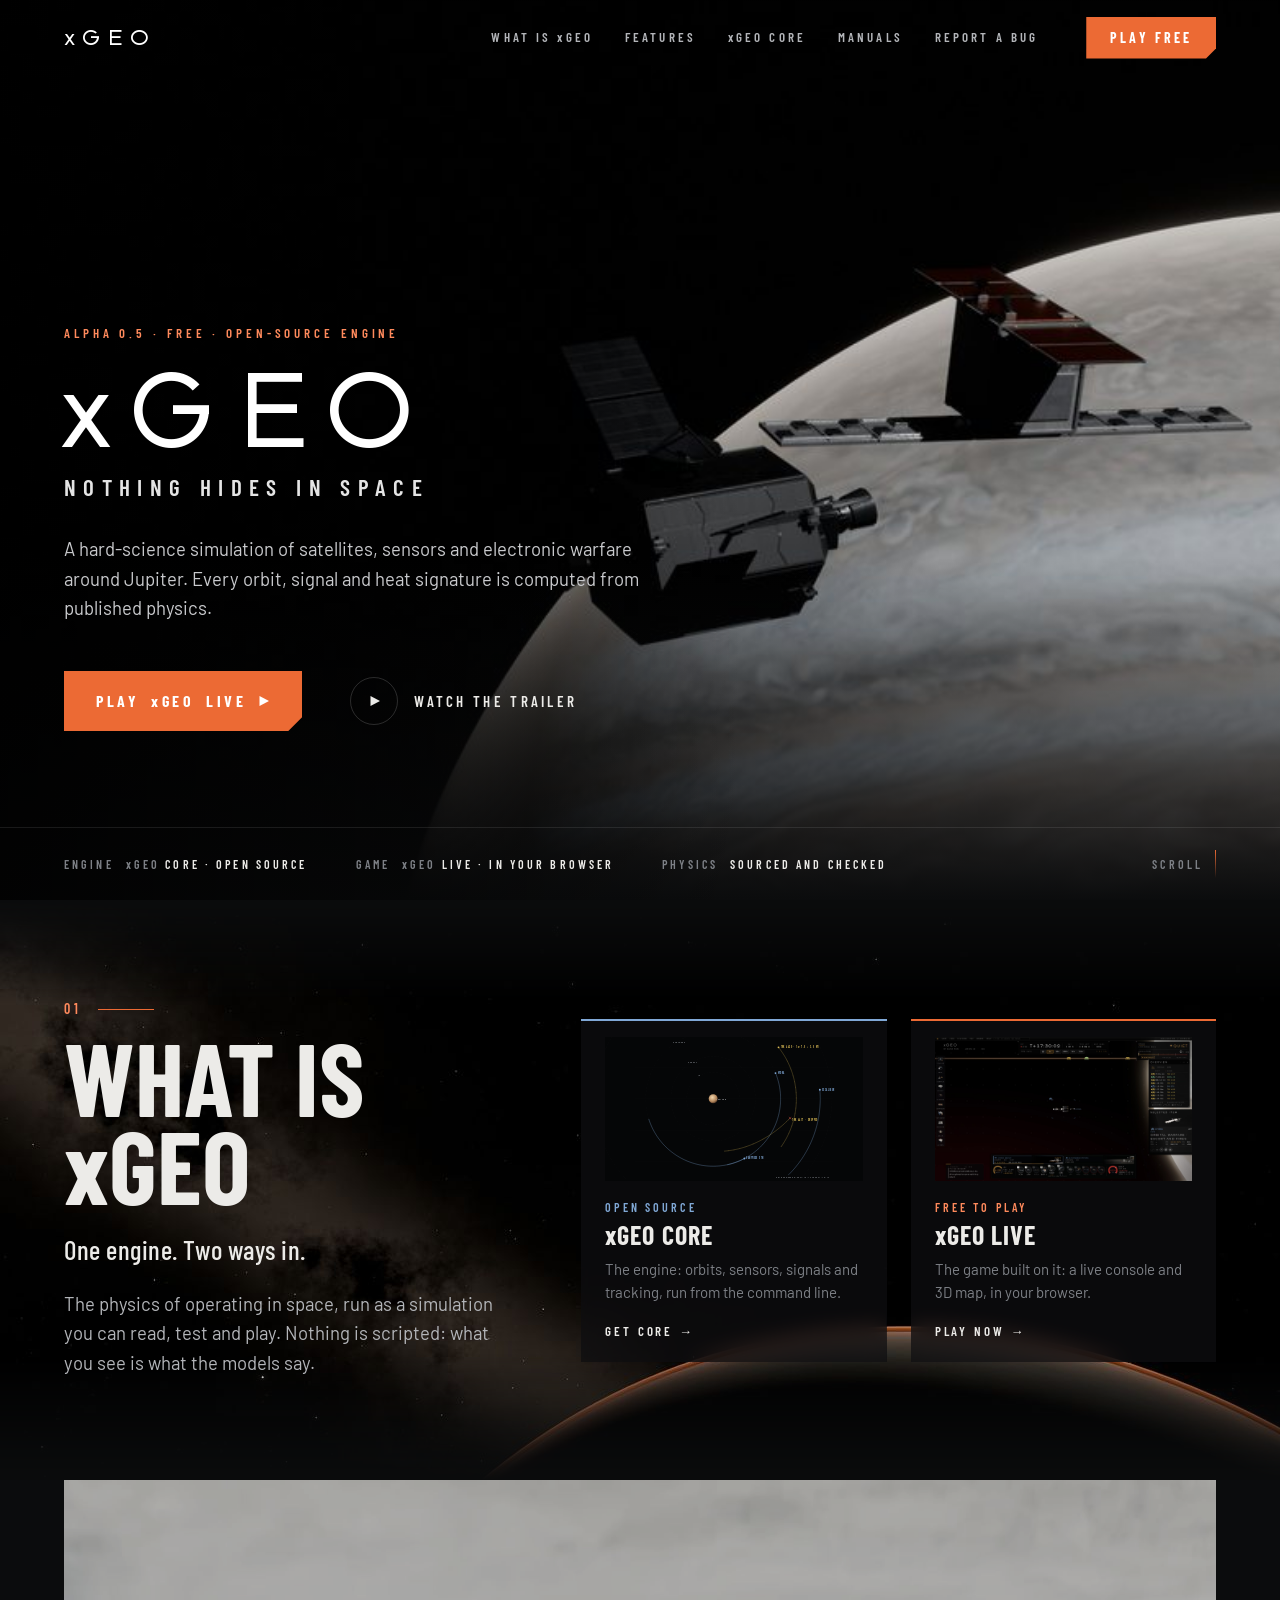
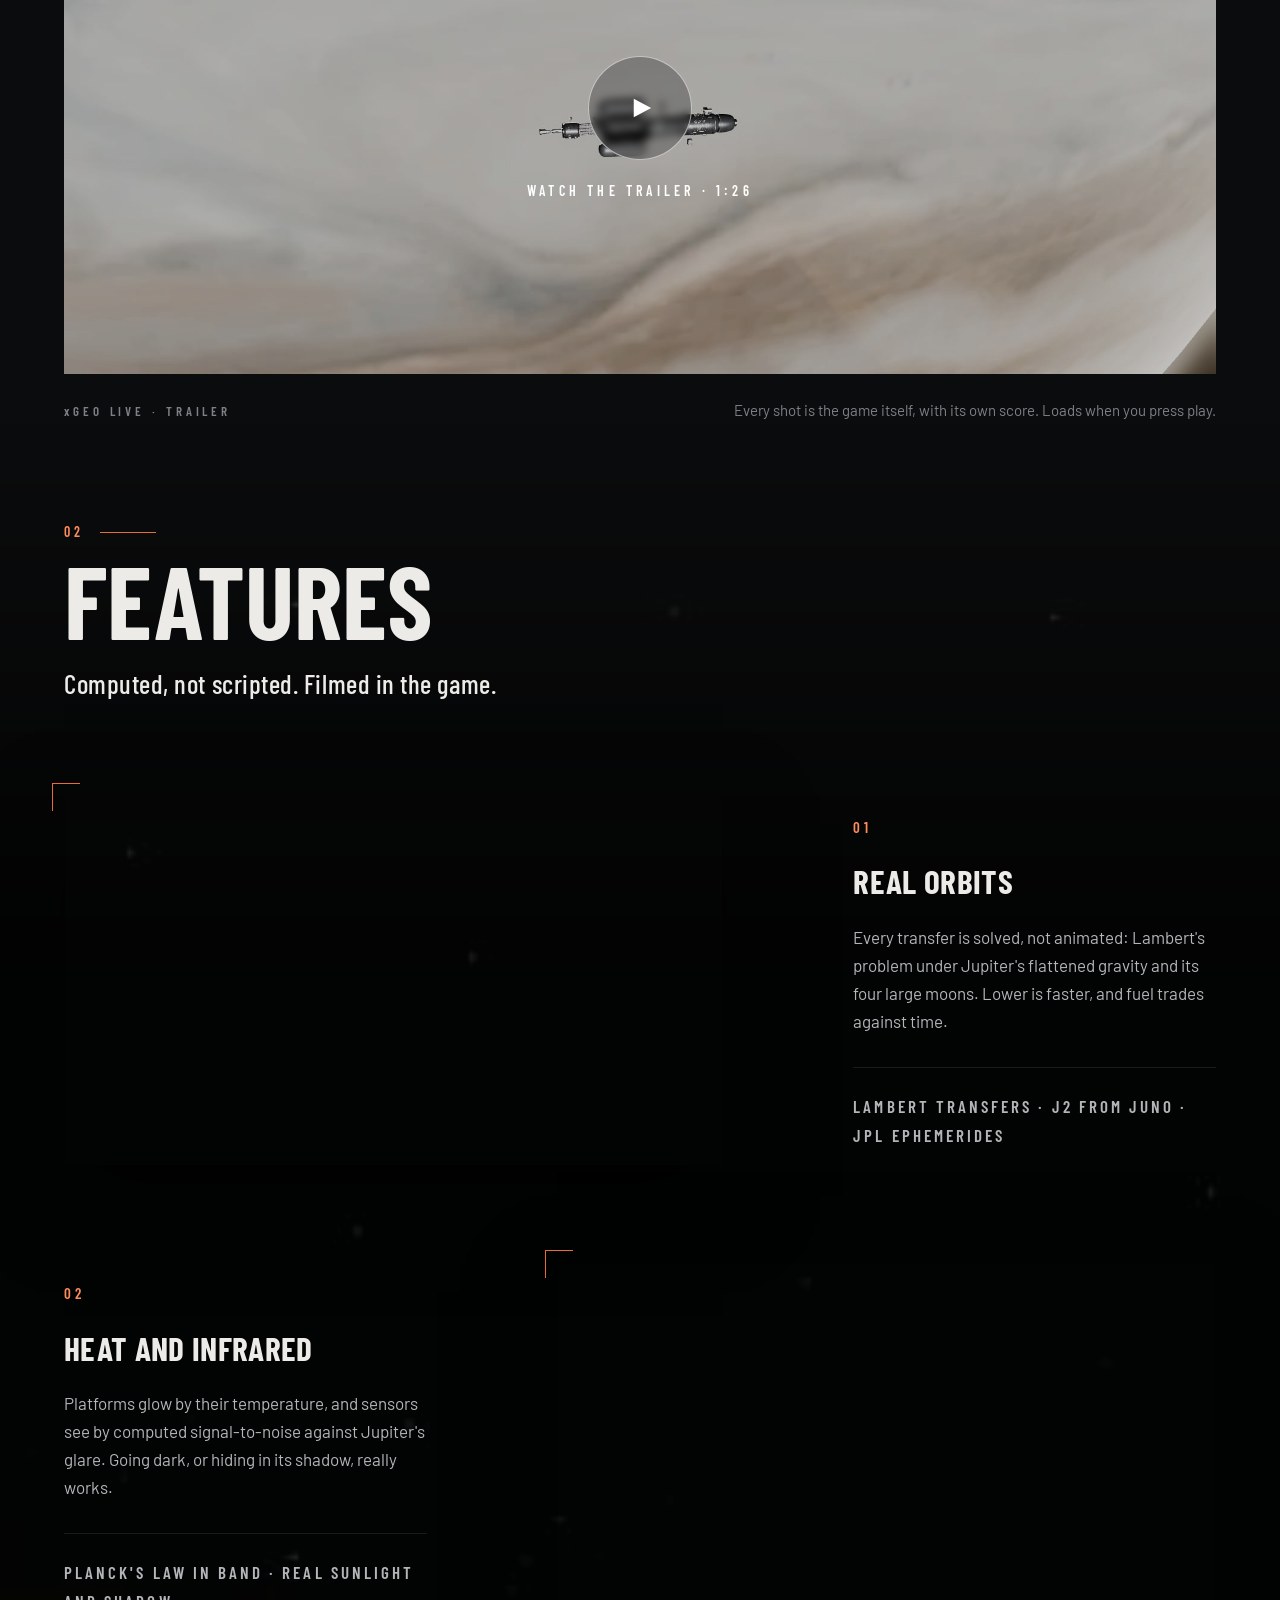
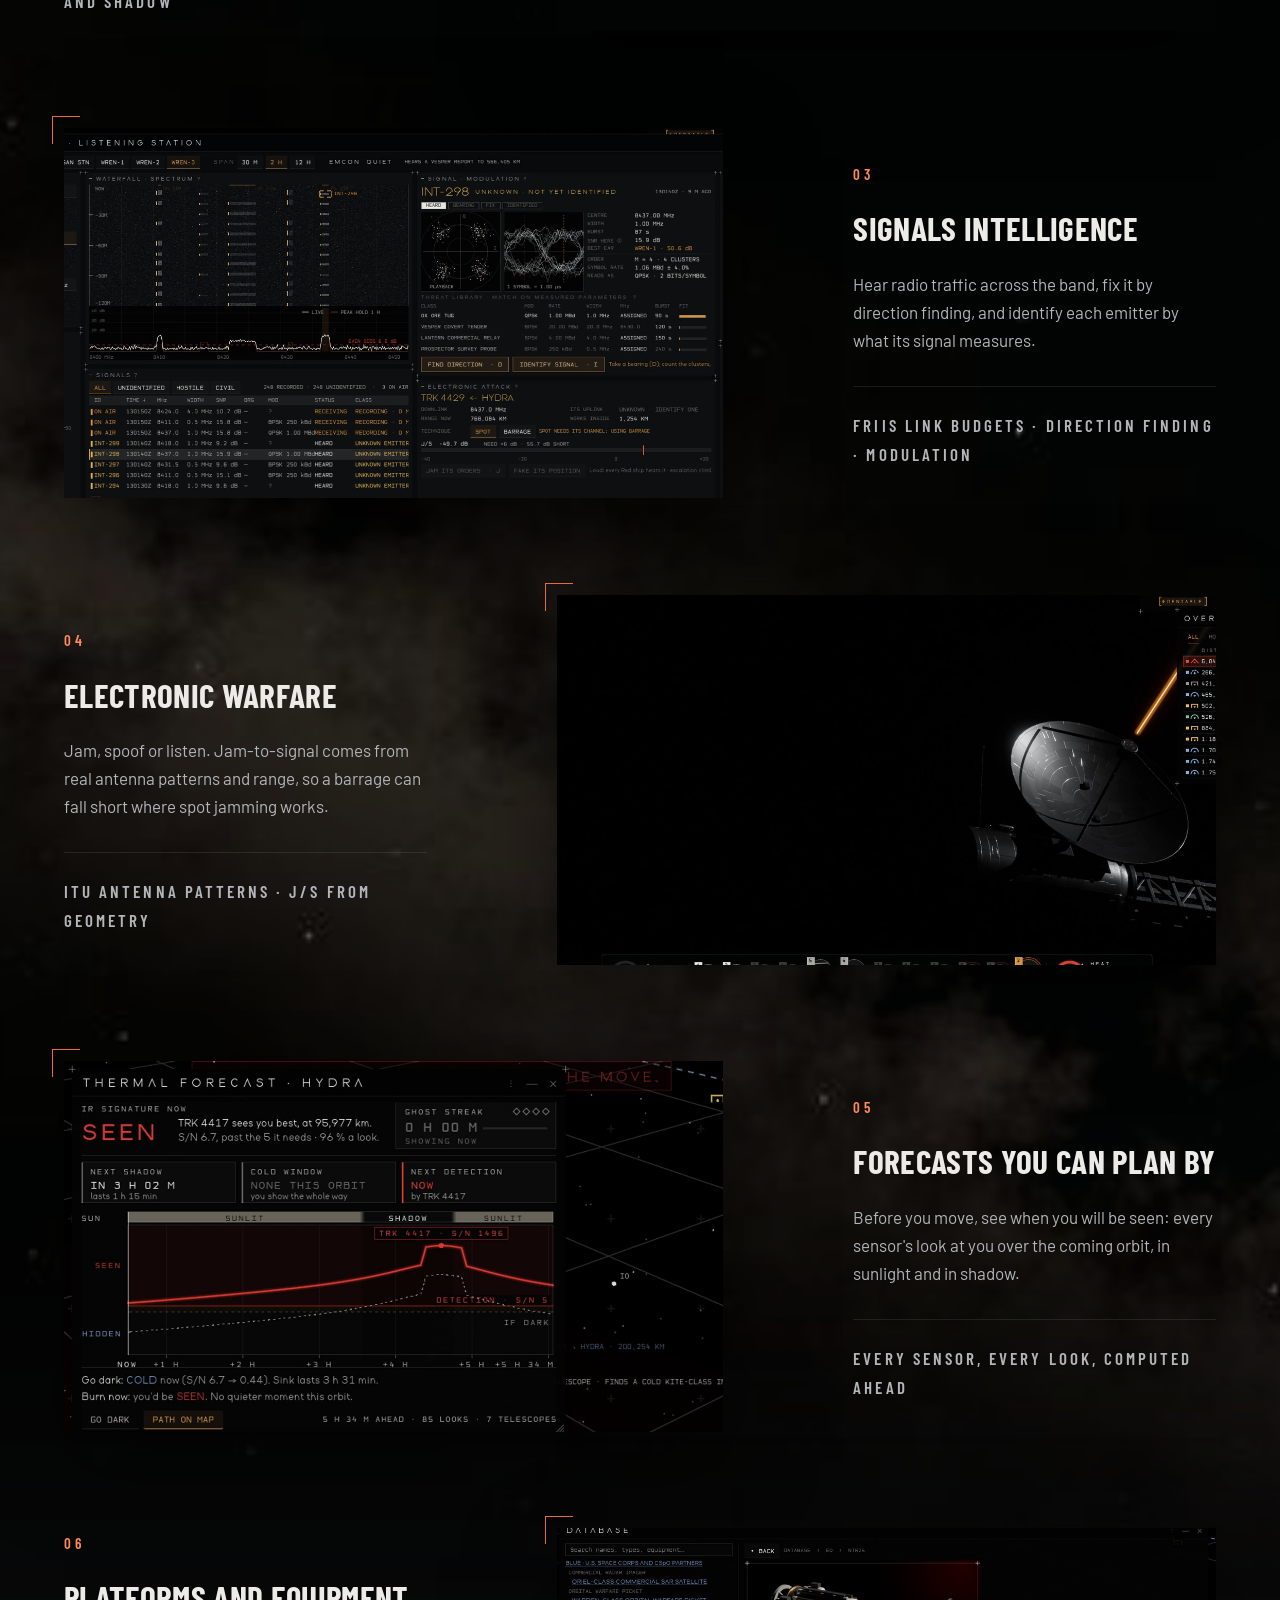
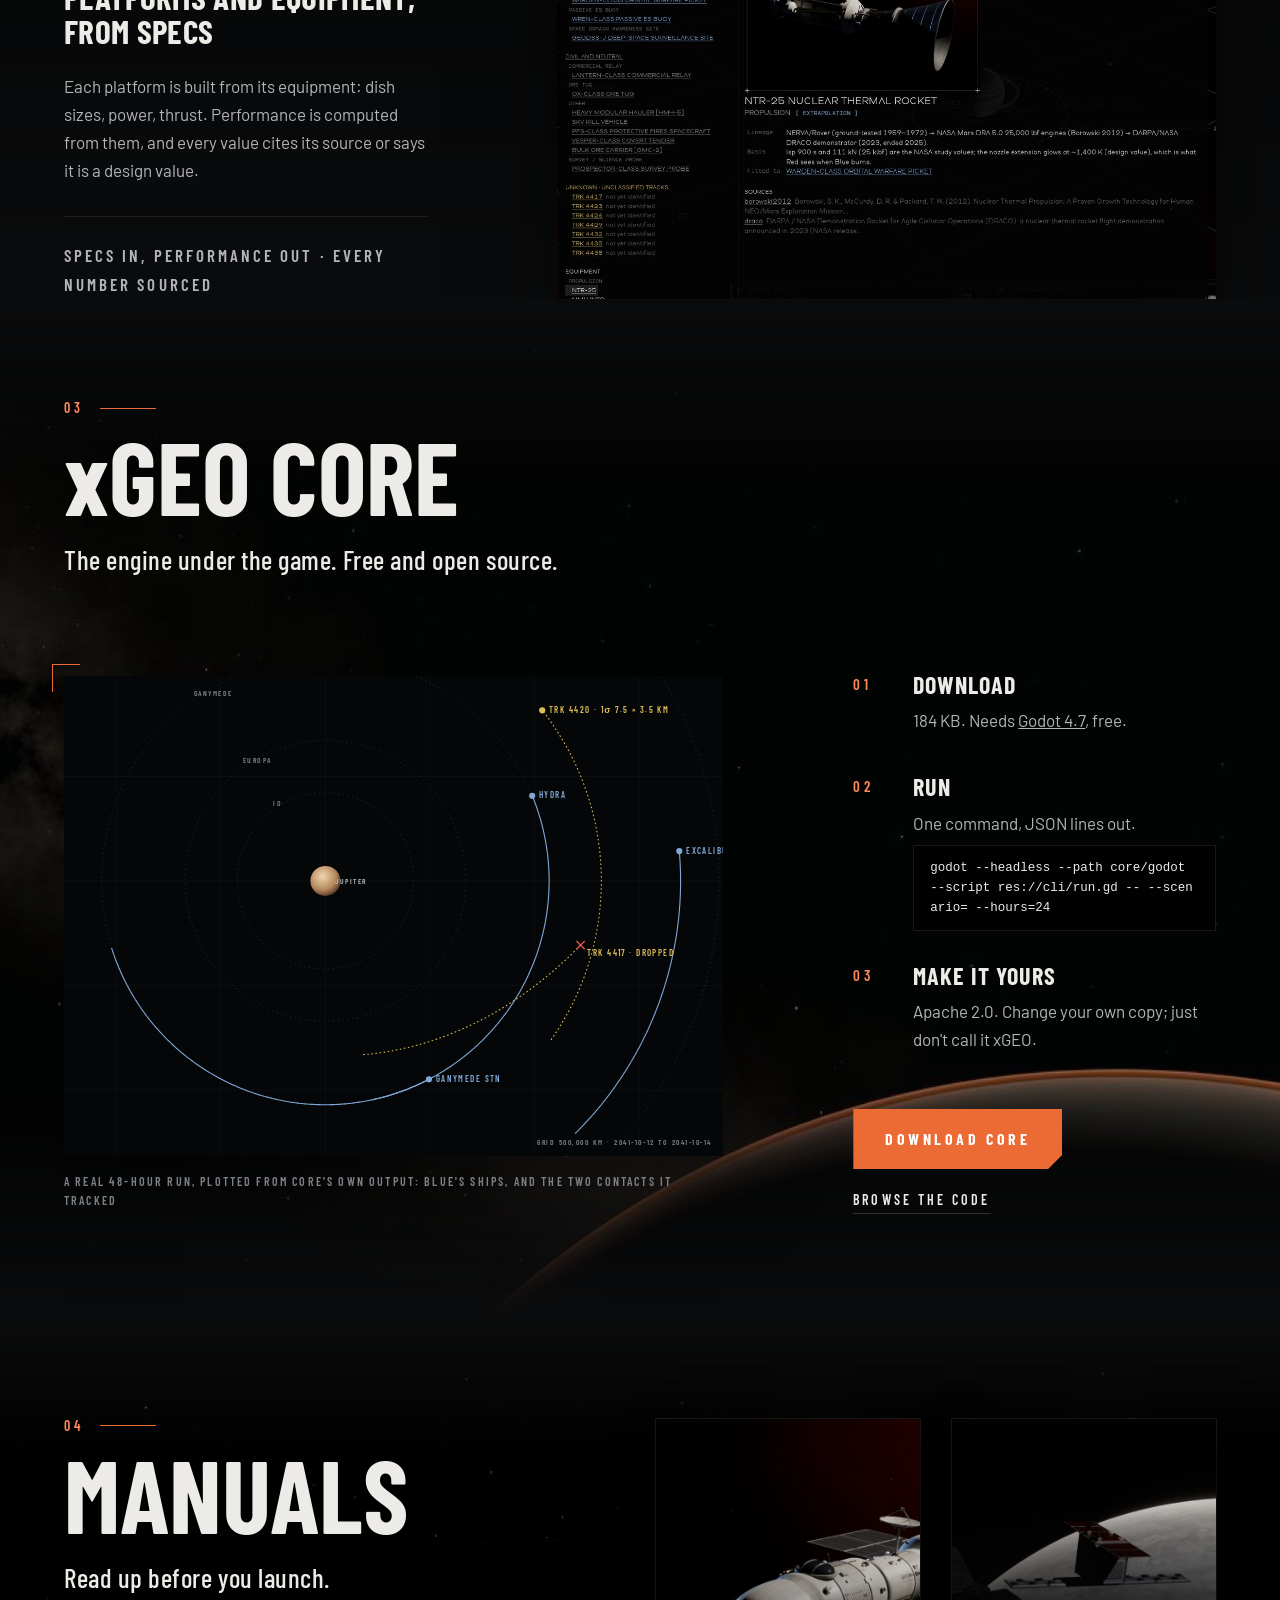
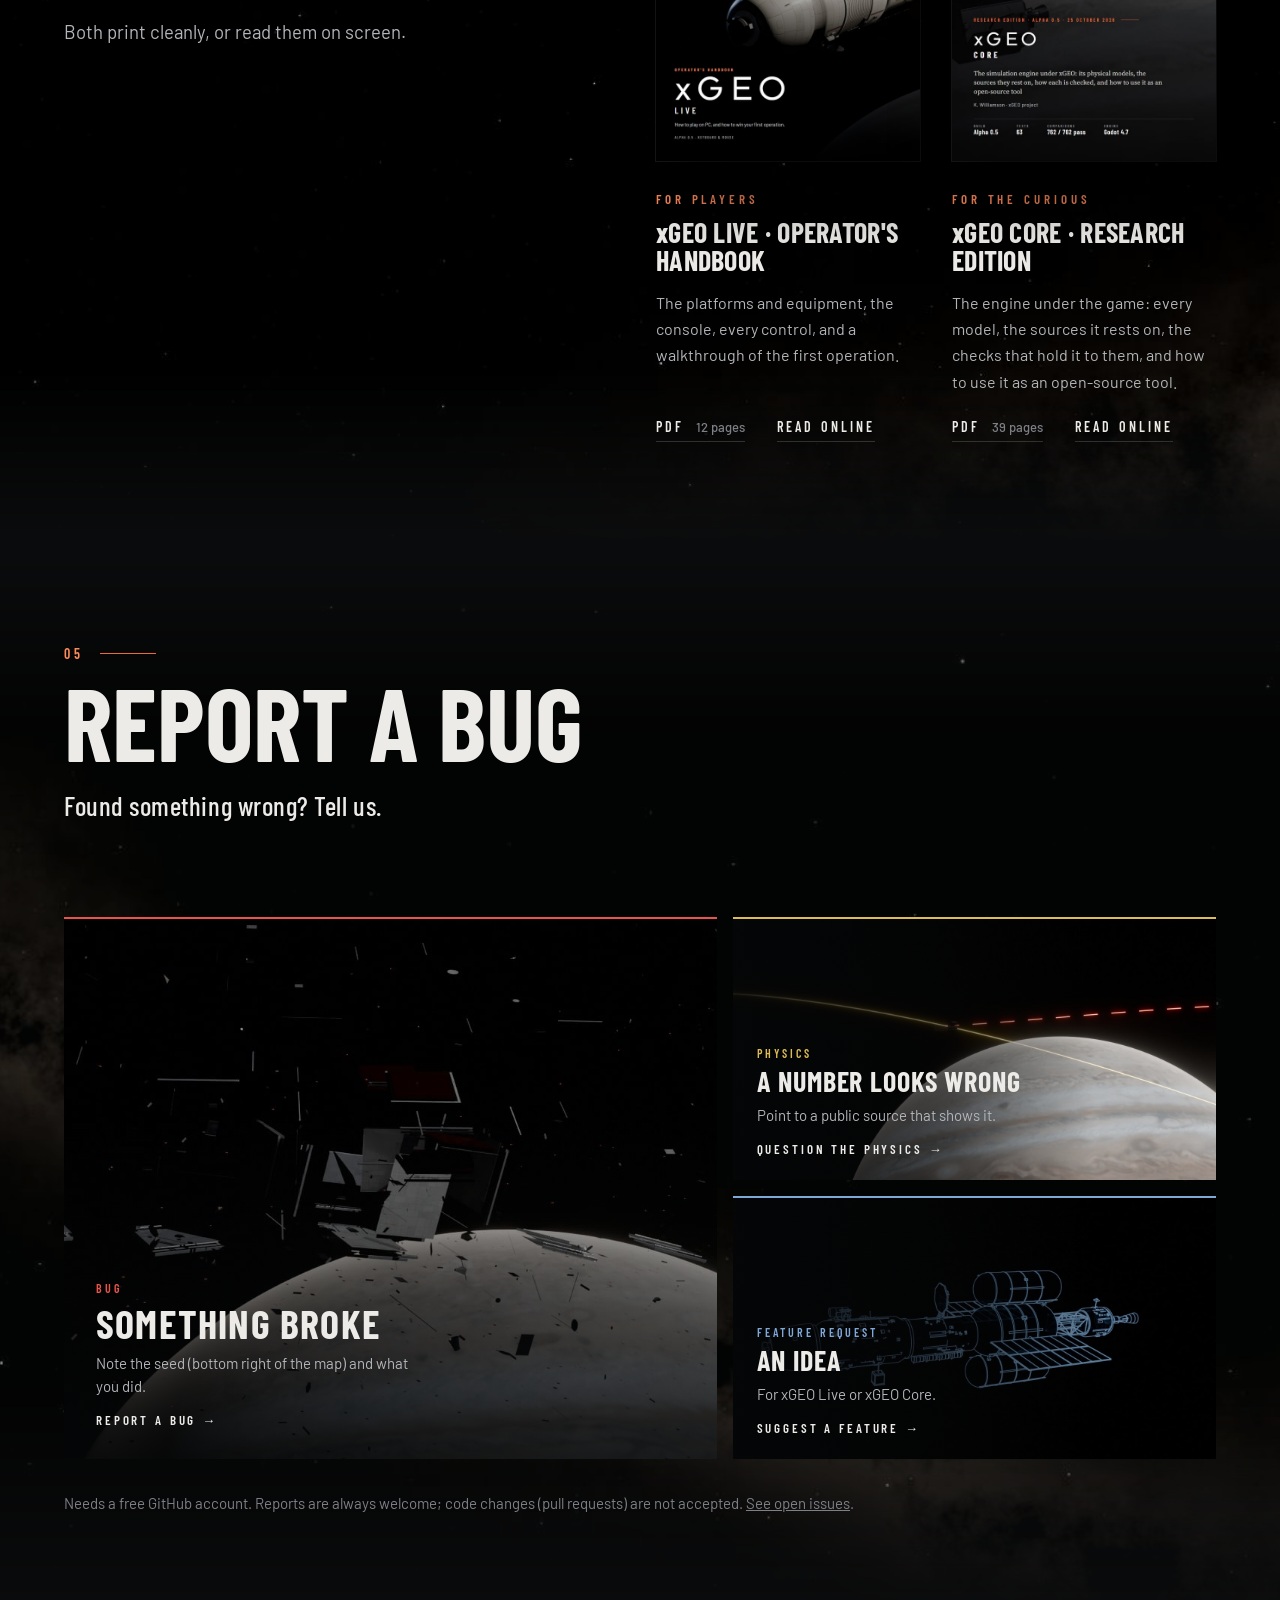
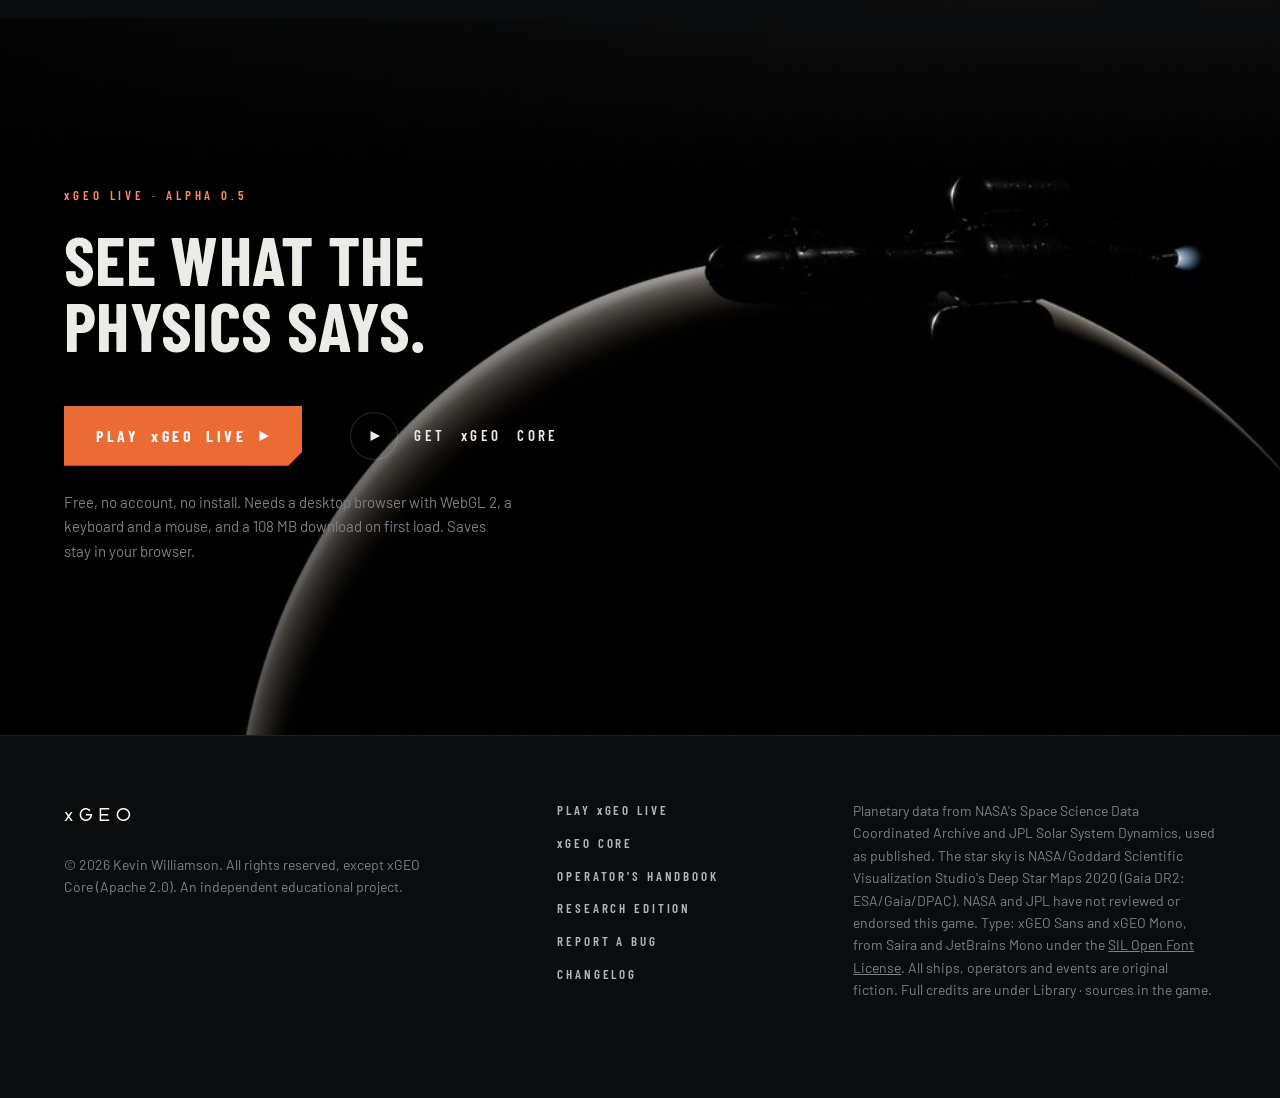
==== commit 16e0dc80: "Site: redesigned landing page with the Core and Live panes, feature clips and card art; refreshed ha" ====
--- a/index.html
+++ b/index.html
@@ -179,18 +179,60 @@
 .doc p{margin:var(--s4) 0 var(--s5);font-size:16px;color:var(--ink2)}
 .doc .links{display:flex;gap:var(--s6);flex-wrap:wrap;margin-top:auto}
 
-/* xGEO Core and reporting */
-.core{display:grid;grid-template-columns:repeat(12,minmax(0,1fr));column-gap:var(--s6);row-gap:var(--s7)}
-.core .intro{grid-column:1/6}
-.core .cards{grid-column:7/13;display:grid;grid-template-columns:minmax(0,1fr);gap:var(--s5);min-width:0}
-.card{min-width:0;background:rgba(8,8,8,.72);border:1px solid var(--line);padding:var(--s6);display:flex;flex-direction:column;gap:var(--s4)}
-.card .h3{font-size:26px}
-.card p{font-size:16px;color:var(--ink2)}
-.card code,.card pre{font:500 13px/1.6 ui-monospace,'JetBrains Mono',Consolas,monospace;color:var(--ink)}
-.card pre{margin:0;padding:var(--s4);background:rgba(0,0,0,.6);border:1px solid var(--line);white-space:pre-wrap;word-break:break-word}
-.card .links{display:flex;gap:var(--s6);flex-wrap:wrap}
-@media (max-width:1024px){.core .intro,.core .cards{grid-column:1/-1}}
-@media (max-width:640px){.card{padding:var(--s5)}}
+/* xGEO, its two parts, Core and reporting */
+.nx{text-transform:none!important}
+.two{display:grid;grid-template-columns:repeat(2,minmax(0,1fr));gap:var(--s5)}
+.pane{display:flex;flex-direction:column;gap:var(--s2);color:var(--ink);text-decoration:none;background:rgba(14,15,17,.72);backdrop-filter:blur(10px);-webkit-backdrop-filter:blur(10px);border-top:2px solid var(--own);padding:var(--s4) var(--s5) var(--s5);transition:transform .4s cubic-bezier(.2,.7,.2,1)}
+.pane+.pane{border-top-color:var(--orange)}
+.pane:hover{transform:translateY(-4px)}
+.pane .pic{display:block;aspect-ratio:16/9;overflow:hidden;margin-bottom:var(--s3);background:#050607}
+.pane .pic img{width:100%;height:100%;object-fit:cover;display:block}
+.pane .pic svg{width:100%;height:100%;display:block}
+.pane em{font:600 12px/1 var(--cond);font-style:normal;letter-spacing:.26em;text-transform:uppercase;color:var(--own)}
+.pane+.pane em{color:var(--orange2)}
+.pane b{font:700 26px/1.1 var(--cond);letter-spacing:.04em;text-transform:uppercase}
+.pane p{font-size:15px;line-height:1.55;color:var(--ink3)}
+.pane .go{margin-top:var(--s3);font:600 13px/1 var(--cond);letter-spacing:.22em;text-transform:uppercase;color:var(--ink)}
+.plot{background:#050607}
+.plot .g{stroke:rgba(255,255,255,.05);stroke-width:1}
+.plot .moon{fill:none;stroke:rgba(255,255,255,.16);stroke-width:1;stroke-dasharray:2 5}
+.plot .ml,.plot .jl,.plot .sc{font:600 11px var(--cond);letter-spacing:.2em;fill:var(--ink3)}
+.plot .jl{fill:var(--ink2)}
+.plot .own{fill:none;stroke:var(--own);stroke-width:1.6}
+.plot .ownd{fill:var(--own)}
+.plot .sl{font:600 13px var(--cond);letter-spacing:.16em;fill:var(--own)}
+.plot .trk{fill:none;stroke:var(--unk);stroke-width:1.6;stroke-dasharray:1 5;stroke-linecap:round}
+.plot .trkd{fill:var(--unk)}
+.plot .lost{stroke:var(--host);stroke-width:2;fill:none}
+.plot .tl2{font:600 13px var(--cond);letter-spacing:.16em;fill:var(--unk)}
+.plotbox svg{width:100%;height:auto;aspect-ratio:960/700;display:block;box-shadow:0 30px 80px rgba(0,0,0,.55)}
+.plotbox .cap{display:block;margin-top:var(--s4);font:600 12px/1.6 var(--cond);letter-spacing:.18em;text-transform:uppercase;color:var(--ink3)}
+.steps{list-style:none;margin:0;padding:0;counter-reset:st;display:grid;gap:var(--s6)}
+.steps li{counter-increment:st;display:grid;grid-template-columns:44px minmax(0,1fr);column-gap:var(--s4);row-gap:var(--s2)}
+.steps li::before{content:counter(st,decimal-leading-zero);grid-row:1/4;font:600 15px/1.6 var(--cond);letter-spacing:.24em;color:var(--orange2)}
+.steps b{font:700 24px/1.1 var(--cond);letter-spacing:.04em;text-transform:uppercase}
+.steps span{color:var(--ink2);font-size:17px}
+.steps code{font:500 12.5px/1.6 ui-monospace,'JetBrains Mono',Consolas,monospace;color:var(--ink);background:rgba(0,0,0,.6);border:1px solid var(--line);padding:var(--s3) var(--s4);white-space:pre-wrap;word-break:break-all}
+#core .acts{display:flex;flex-wrap:wrap;align-items:center;gap:var(--s5) var(--s7);margin-top:var(--s7)}
+.tiles{display:grid;grid-template-columns:minmax(0,1.35fr) minmax(0,1fr);grid-template-rows:auto auto;gap:var(--s4)}
+.tile{position:relative;display:block;overflow:hidden;color:var(--ink);text-decoration:none;background:#050607;border-top:2px solid var(--host);min-height:260px}
+.tile.t-bug{grid-row:1/3}
+.tile img{position:absolute;inset:0;width:100%;height:100%;object-fit:cover;display:block;transition:transform 1.2s cubic-bezier(.2,.7,.2,1),filter .6s}
+.tile:hover img{transform:scale(1.04);filter:brightness(1.12)}
+.tile .tx{position:relative;display:flex;flex-direction:column;justify-content:flex-end;gap:var(--s2);height:100%;min-height:inherit;padding:var(--s5) var(--s5) var(--s5);background:linear-gradient(180deg,rgba(5,6,7,0) 35%,rgba(5,6,7,.86) 100%)}
+.tile.t-bug .tx{min-height:540px;padding:var(--s6)}
+.tile em{font:600 12px/1 var(--cond);font-style:normal;letter-spacing:.26em;text-transform:uppercase;color:var(--host)}
+.tile b{font:700 28px/1.05 var(--cond);letter-spacing:.03em;text-transform:uppercase}
+.tile.t-bug b{font-size:40px}
+.tile span{font-size:15px;line-height:1.55;color:var(--ink2);max-width:40ch}
+.tile .go{margin-top:var(--s2);font:600 13px/1 var(--cond);font-style:normal;letter-spacing:.22em;text-transform:uppercase;color:var(--ink)}
+.t-phys{border-top-color:var(--unk)}.t-phys em{color:var(--unk)}
+.t-feat{border-top-color:var(--own)}.t-feat em{color:var(--own)}
+.t-phys .tx,.t-feat .tx{background:linear-gradient(90deg,rgba(5,6,7,.9) 0,rgba(5,6,7,.55) 45%,rgba(5,6,7,0) 75%)}
+.t-feat img{object-position:85% 50%}
+.fine{margin-top:var(--s6)}
+.end .acts{display:flex;flex-wrap:wrap;align-items:center;gap:var(--s5) var(--s7)}
+@media (max-width:1024px){.two,.tiles{grid-template-columns:minmax(0,1fr)}.tile.t-bug{grid-row:auto}.tile.t-bug .tx{min-height:360px}.tile.t-bug b{font-size:32px}}
 
 /* final call */
 .end{position:relative;overflow:hidden;background:#000;padding:var(--sec) 0}
@@ -302,121 +344,122 @@
 </style>
 </head>
 <body>
-<header class="nav" id="nav"><div class="wrap"><a class="word" href="./">xGEO</a><nav aria-label="Sections"><a href="#operation">The Operation</a><a href="#features">Features</a><a href="#media">Media</a><a href="#manual">Field Manual</a><a href="#core">xGEO Core</a><a href="#report">Report a bug</a></nav><a class="btn sm" href="game/">Play free</a></div></header>
+<header class="nav" id="nav"><div class="wrap"><a class="word" href="./"><span class="nx">xGEO</span></a><nav aria-label="Sections"><a href="#what">What is <span class="nx">xGEO</span></a><a href="#features">Features</a><a href="#core"><span class="nx">xGEO</span> Core</a><a href="#manual">Manuals</a><a href="#report">Report a bug</a></nav><a class="btn sm" href="game/">Play free</a></div></header>
 <main>
 <section class="hero" aria-label="xGEO">
   <picture><source media="(max-width:1280px)" srcset="images/site/hero-1280.jpg"><img src="images/site/hero.jpg" width="2560" height="1100" alt="Against Jupiter's cream limb, a black angular inspector hangs just behind ORIEL-36, a small radar satellite with a long flat antenna, both caught by a hard sun." fetchpriority="high"></picture>
   <div class="wrap"><div class="copy">
-    <span class="k">Alpha 0.5 &middot; Free in your browser</span>
-    <h1>xGEO</h1>
+    <span class="k">Alpha 0.5 &middot; Free &middot; Open-source engine</span>
+    <h1><span class="nx">xGEO</span></h1>
     <p class="tag">Nothing hides in space</p>
-    <p class="lead">Jupiter, 2041. An unflagged inspector has parked beside an allied radar satellite. You have three days to make it leave, without starting a war.</p>
+    <p class="lead">A hard-science simulation of satellites, sensors and electronic warfare around Jupiter. Every orbit, signal and heat signature is computed from published physics.</p>
     <div class="acts">
-      <a class="btn" href="game/">Play the alpha <svg viewBox="0 0 12 12" aria-hidden="true"><path d="M1.5 1 11 6 1.5 11Z" fill="currentColor"/></svg></a>
+      <a class="btn" href="game/">Play <span class="nx">xGEO</span> Live <svg viewBox="0 0 12 12" aria-hidden="true"><path d="M1.5 1 11 6 1.5 11Z" fill="currentColor"/></svg></a>
       <a class="ghost" href="#trailer"><i><svg viewBox="0 0 12 12" aria-hidden="true"><path d="M1.5 1 11 6 1.5 11Z" fill="currentColor"/></svg></i>Watch the trailer</a>
     </div>
   </div></div>
-  <div class="strip"><div class="wrap"><span>Genre<b>Hard science strategy</b></span><span>Players<b>Single-player</b></span><span>Platform<b>Desktop browser</b></span><span class="scroll">Scroll</span></div></div>
+  <div class="strip"><div class="wrap"><span>Engine<b><span class="nx">xGEO</span> Core &middot; open source</b></span><span>Game<b><span class="nx">xGEO</span> Live &middot; in your browser</b></span><span>Physics<b>Sourced and checked</b></span><span class="scroll">Scroll</span></div></div>
 </section>
 
-<section class="sec premise has-art" id="operation"><div class="art" aria-hidden="true"><picture><source media="(max-width:1280px)" srcset="images/site/bg-limb-1280.jpg"><img src="images/site/bg-limb.jpg" width="2560" height="1440" alt="" loading="lazy" style="object-position:60% 85%"></picture></div><div class="wrap pg">
-  <div class="sh"><span class="idx">01</span><h2>The operation</h2><p class="sub">Close Pass. Something is parked beside our satellite, and nobody asked it to.</p><p class="lead">TRK 4417 closed on ORIEL-36 in low Jupiter orbit and stopped a few kilometres away. A handler far off radios its every move. You command one warship and a listening station. Get close, stay unseen, find the link and cut it.</p></div>
-  <div class="who">
-    <div class="o"><img src="manual/img/p-sentinel.png" width="640" height="360" alt="HYDRA, a long white nuclear-drive warship." loading="lazy"><em class="c-own">You</em><b>HYDRA Bravo</b><p>Drive, telescope, radio ears, radar and a jammer.</p></div>
-    <div class="p"><img src="manual/img/p-oriel.png" width="640" height="360" alt="ORIEL-36, a box-shaped radar satellite with a long flat antenna." loading="lazy"><em class="c-prot">Protect</em><b>ORIEL-36</b><p>An allied radar satellite. Nothing may damage it.</p></div>
-    <div class="u"><img src="manual/img/p-kite.png" width="640" height="360" alt="TRK 4417, a dark angular inspector with a small dish." loading="lazy"><em class="c-unk">Unknown</em><b>TRK 4417</b><p>The inspector. Its command link is its weak point.</p></div>
-    <div class="o"><img src="manual/img/p-station.png" width="640" height="360" alt="Ganymede Station, a ground site with a large dish." loading="lazy"><em class="c-own">Your ears</em><b>Ganymede Station</b><p>A big dish that hears for millions of kilometres.</p></div>
+<section class="sec premise has-art" id="what"><div class="art" aria-hidden="true"><picture><source media="(max-width:1280px)" srcset="images/site/bg-limb-1280.jpg"><img src="images/site/bg-limb.jpg" width="2560" height="1440" alt="" loading="lazy" style="object-position:60% 85%"></picture></div><div class="wrap pg">
+  <div class="sh"><span class="idx">01</span><h2>What is <span class="nx">xGEO</span></h2><p class="sub">One engine. Two ways in.</p><p class="lead">The physics of operating in space, run as a simulation you can read, test and play. Nothing is scripted: what you see is what the models say.</p></div>
+  <div class="two">
+    <a class="pane" href="#core"><span class="pic"><svg class="plot" viewBox="0 0 960 700" role="img" aria-labelledby="plotT"><title id="plotT">A 48-hour xGEO Core run, plotted: Jupiter, the orbits of its four large moons, Blue's ships and the two contacts Blue tracked.</title><defs><radialGradient id="jg" cx=".4" cy=".35" r=".7"><stop offset="0" stop-color="#f1d6ae"/><stop offset=".65" stop-color="#b4875c"/><stop offset="1" stop-color="#4a3020"/></radialGradient></defs><line class="g" x1="76.2" y1="0" x2="76.2" y2="700"/><line class="g" x1="228.6" y1="0" x2="228.6" y2="700"/><line class="g" x1="381.0" y1="0" x2="381.0" y2="700"/><line class="g" x1="533.3" y1="0" x2="533.3" y2="700"/><line class="g" x1="685.7" y1="0" x2="685.7" y2="700"/><line class="g" x1="838.1" y1="0" x2="838.1" y2="700"/><line class="g" x1="0" y1="603.4" x2="960" y2="603.4"/><line class="g" x1="0" y1="451.0" x2="960" y2="451.0"/><line class="g" x1="0" y1="298.7" x2="960" y2="298.7"/><line class="g" x1="0" y1="146.3" x2="960" y2="146.3"/><line class="g" x1="0" y1="-6.1" x2="960" y2="-6.1"/><circle class="moon" cx="381.0" cy="298.7" r="128.5"/><text class="ml" x="305.3" y="188.8">IO</text><circle class="moon" cx="381.0" cy="298.7" r="204.5"/><text class="ml" x="260.6" y="127.3">EUROPA</text><circle class="moon" cx="381.0" cy="298.7" r="326.2"/><text class="ml" x="189.0" y="29.0">GANYMEDE</text><circle class="moon" cx="381.0" cy="298.7" r="573.8"/><text class="ml" x="43.3" y="-171.2">CALLISTO</text><circle cx="381.0" cy="298.7" r="21.8" fill="url(#jg)"/><text class="jl" x="395" y="302.7">JUPITER</text><path class="own" d="M449.2 617.7L451.1 617.2L453.1 616.8L455.0 616.4L457.0 615.9L458.9 615.4L460.8 615.0L462.8 614.5L464.7 614.0L466.6 613.4L468.5 612.9L470.4 612.4L472.3 611.8L474.3 611.3L476.2 610.7L478.1 610.1L480.0 609.5L481.8 608.9L483.7 608.3L485.6 607.6L487.5 607.0L489.4 606.3L491.3 605.7L493.1 605.0L495.0 604.3L496.9 603.6L498.7 602.9L500.6 602.2L502.4 601.4L504.3 600.7L506.1 599.9L507.9 599.2L509.8 598.4L511.6 597.6L513.4 596.8L515.2 596.0L517.0 595.1L518.8 594.3L520.6 593.5L522.4 592.6L524.2 591.7L526.0 590.9L527.8 590.0L529.6 589.1L531.3 588.1L533.1 587.2L534.8 586.3L536.6 585.3L538.3 584.4L540.1 583.4L541.8 582.5L543.5 581.5L545.3 580.5L547.0 579.5L548.7 578.4L550.4 577.4L552.1 576.4L553.8 575.3L555.5 574.3L557.1 573.2L558.8 572.1L560.5 571.0L562.1 569.9L563.8 568.8L565.4 567.7L567.1 566.6L568.7 565.4L570.3 564.3L571.9 563.1L573.5 561.9L575.1 560.8L576.7 559.6L578.3 558.4L579.9 557.2L581.5 555.9L583.0 554.7L584.6 553.5L586.2 552.2L587.7 551.0L589.2 549.7L590.8 548.4L592.3 547.2L593.8 545.9L595.3 544.6L596.8 543.2L598.3 541.9L599.7 540.6L601.2 539.3L602.7 537.9L604.1 536.5L605.6 535.2L607.0 533.8L608.5 532.4L609.9 531.0L611.3 529.6L612.7 528.2L614.1 526.8L615.5 525.4L616.8 523.9L618.2 522.5L619.6 521.0L620.9 519.6L622.3 518.1L623.6 516.6L624.9 515.2L626.2 513.7L627.6 512.2L628.8 510.7L630.1 509.1L631.4 507.6L632.7 506.1L633.9 504.5L635.2 503.0L636.4 501.4L637.7 499.9L638.9 498.3L640.1 496.7L641.3 495.1L642.5 493.6L643.7 492.0L644.9 490.4L646.0 488.7L647.2 487.1L648.3 485.5L649.4 483.9L650.6 482.2L651.7 480.6L652.8 478.9L653.9 477.2L655.0 475.6L656.0 473.9L657.1 472.2L658.2 470.5L659.2 468.8L660.2 467.1L661.3 465.4L662.3 463.7L663.3 462.0L664.3 460.3L665.2 458.5L666.2 456.8L667.2 455.1L668.1 453.3L669.1 451.6L670.0 449.8L670.9 448.0L671.8 446.3L672.7 444.5L673.6 442.7L674.4 440.9L675.3 439.1L676.2 437.3L677.0 435.5L677.8 433.7L678.6 431.9L679.5 430.1L680.2 428.3L681.0 426.4L681.8 424.6L682.6 422.8L683.3 420.9L684.1 419.1L684.8 417.2L685.5 415.4L686.2 413.5L686.9 411.6L687.6 409.8L688.3 407.9L688.9 406.0L689.6 404.1L690.2 402.3L690.8 400.4L691.4 398.5L692.0 396.6L692.6 394.7L693.2 392.8L693.8 390.9L694.3 389.0L694.9 387.0L695.4 385.1L695.9 383.2L696.4 381.3L696.9 379.4L697.4 377.4L697.9 375.5L698.4 373.6L698.8 371.6L699.3 369.7L699.7 367.7L700.1 365.8L700.5 363.8L700.9 361.9L701.3 359.9L701.6 358.0L702.0 356.0L702.3 354.1L702.7 352.1L703.0 350.1L703.3 348.2L703.6 346.2L703.9 344.2L704.1 342.3L704.4 340.3L704.7 338.3L704.9 336.3L705.1 334.4L705.3 332.4L705.5 330.4L705.7 328.4L705.9 326.4L706.0 324.5L706.2 322.5L706.3 320.5L706.5 318.5L706.6 316.5L706.7 314.5L706.8 312.5L706.8 310.6L706.9 308.6L707.0 306.6L707.0 304.6L707.0 302.6L707.1 300.6L707.1 298.6L707.1 296.6L707.0 294.6L707.0 292.6L707.0 290.7L706.9 288.7L706.8 286.7L706.8 284.7L706.7 282.7L706.6 280.7L706.4 278.7L706.3 276.7L706.2 274.8L706.0 272.8L705.9 270.8L705.7 268.8L705.5 266.8L705.3 264.8L705.1 262.9L704.9 260.9L704.6 258.9L704.4 256.9L704.1 255.0L703.8 253.0L703.5 251.0L703.3 249.1L702.9 247.1L702.6 245.1L702.3 243.2L701.9 241.2L701.6 239.3L701.2 237.3L700.8 235.3L700.4 233.4L700.0 231.4L699.6 229.5L699.2 227.6L698.8 225.6L698.3 223.7L697.8 221.7L697.4 219.8L696.9 217.9L696.4 216.0L695.9 214.0L695.3 212.1L694.8 210.2L694.3 208.3L693.7 206.4L693.1 204.5L692.5 202.6L692.0 200.7L691.4 198.8L690.7 196.9L690.1 195.0L689.5 193.1L688.8 191.2L688.2 189.3L687.5 187.5L686.8 185.6L686.1 183.7L685.4 181.9L684.7 180.0L683.9 178.2L683.2 176.3L682.4 174.5"/><circle class="ownd" cx="682.4" cy="174.5" r="4.5"/><text class="sl" x="692.4" y="178.5">HYDRA</text><path class="own" d="M744.9 667.0L746.0 665.8L747.2 664.7L748.3 663.6L749.4 662.5L750.5 661.4L751.6 660.2L752.7 659.1L753.8 658.0L754.9 656.8L756.0 655.7L757.1 654.5L758.1 653.4L759.2 652.2L760.3 651.1L761.4 649.9L762.4 648.8L763.5 647.6L764.6 646.4L765.6 645.3L766.7 644.1L767.7 642.9L768.8 641.7L769.8 640.5L770.9 639.4L771.9 638.2L772.9 637.0L774.0 635.8L775.0 634.6L776.0 633.4L777.0 632.2L778.1 631.0L779.1 629.7L780.1 628.5L781.1 627.3L782.1 626.1L783.1 624.9L784.1 623.6L785.1 622.4L786.0 621.2L787.0 619.9L788.0 618.7L789.0 617.5L789.9 616.2L790.9 615.0L791.9 613.7L792.8 612.5L793.8 611.2L794.7 609.9L795.7 608.7L796.6 607.4L797.6 606.1L798.5 604.9L799.4 603.6L800.4 602.3L801.3 601.0L802.2 599.7L803.1 598.5L804.0 597.2L804.9 595.9L805.8 594.6L806.7 593.3L807.6 592.0L808.5 590.7L809.4 589.4L810.3 588.1L811.2 586.8L812.1 585.4L812.9 584.1L813.8 582.8L814.7 581.5L815.5 580.2L816.4 578.8L817.2 577.5L818.1 576.2L818.9 574.8L819.8 573.5L820.6 572.2L821.4 570.8L822.3 569.5L823.1 568.1L823.9 566.8L824.7 565.4L825.5 564.1L826.3 562.7L827.1 561.4L827.9 560.0L828.7 558.6L829.5 557.3L830.3 555.9L831.1 554.5L831.9 553.1L832.6 551.8L833.4 550.4L834.2 549.0L834.9 547.6L835.7 546.2L836.4 544.9L837.2 543.5L837.9 542.1L838.7 540.7L839.4 539.3L840.1 537.9L840.9 536.5L841.6 535.1L842.3 533.7L843.0 532.3L843.7 530.9L844.4 529.4L845.1 528.0L845.8 526.6L846.5 525.2L847.2 523.8L847.9 522.3L848.6 520.9L849.3 519.5L849.9 518.1L850.6 516.6L851.3 515.2L851.9 513.8L852.6 512.3L853.2 510.9L853.9 509.4L854.5 508.0L855.1 506.6L855.8 505.1L856.4 503.7L857.0 502.2L857.6 500.8L858.3 499.3L858.9 497.8L859.5 496.4L860.1 494.9L860.7 493.5L861.3 492.0L861.8 490.5L862.4 489.1L863.0 487.6L863.6 486.1L864.1 484.7L864.7 483.2L865.3 481.7L865.8 480.2L866.4 478.7L866.9 477.3L867.5 475.8L868.0 474.3L868.5 472.8L869.1 471.3L869.6 469.8L870.1 468.3L870.6 466.8L871.1 465.4L871.6 463.9L872.1 462.4L872.6 460.9L873.1 459.4L873.6 457.9L874.1 456.4L874.6 454.9L875.1 453.3L875.5 451.8L876.0 450.3L876.4 448.8L876.9 447.3L877.4 445.8L877.8 444.3L878.2 442.8L878.7 441.2L879.1 439.7L879.5 438.2L880.0 436.7L880.4 435.2L880.8 433.6L881.2 432.1L881.6 430.6L882.0 429.1L882.4 427.5L882.8 426.0L883.2 424.5L883.6 422.9L883.9 421.4L884.3 419.9L884.7 418.3L885.0 416.8L885.4 415.3L885.7 413.7L886.1 412.2L886.4 410.6L886.8 409.1L887.1 407.6L887.4 406.0L887.8 404.5L888.1 402.9L888.4 401.4L888.7 399.8L889.0 398.3L889.3 396.7L889.6 395.2L889.9 393.6L890.2 392.1L890.5 390.5L890.8 389.0L891.0 387.4L891.3 385.8L891.6 384.3L891.8 382.7L892.1 381.2L892.3 379.6L892.6 378.1L892.8 376.5L893.0 374.9L893.3 373.4L893.5 371.8L893.7 370.2L893.9 368.7L894.1 367.1L894.3 365.5L894.5 364.0L894.7 362.4L894.9 360.8L895.1 359.3L895.3 357.7L895.5 356.1L895.7 354.6L895.8 353.0L896.0 351.4L896.1 349.9L896.3 348.3L896.4 346.7L896.6 345.1L896.7 343.6L896.9 342.0L897.0 340.4L897.1 338.9L897.2 337.3L897.4 335.7L897.5 334.1L897.6 332.5L897.7 331.0L897.8 329.4L897.9 327.8L897.9 326.2L898.0 324.7L898.1 323.1L898.2 321.5L898.2 319.9L898.3 318.4L898.4 316.8L898.4 315.2L898.5 313.6L898.5 312.0L898.5 310.5L898.6 308.9L898.6 307.3L898.6 305.7L898.6 304.1L898.7 302.6L898.7 301.0L898.7 299.4L898.7 297.8L898.7 296.3L898.7 294.7L898.6 293.1L898.6 291.5L898.6 289.9L898.6 288.4L898.5 286.8L898.5 285.2L898.5 283.6L898.4 282.0L898.3 280.5L898.3 278.9L898.2 277.3L898.2 275.7L898.1 274.1L898.0 272.6L897.9 271.0L897.8 269.4L897.7 267.8L897.7 266.3L897.5 264.7L897.4 263.1L897.3 261.5L897.2 260.0L897.1 258.4L897.0 256.8L896.8 255.2"/><circle class="ownd" cx="896.8" cy="255.2" r="4.5"/><text class="sl" x="906.8" y="259.2">EXCALIBUR</text><path class="own" d="M69.3 396.2L69.9 398.1L70.5 400.0L71.2 401.9L71.8 403.8L72.4 405.6L73.1 407.5L73.8 409.4L74.4 411.3L75.1 413.1L75.8 415.0L76.5 416.8L77.3 418.7L78.0 420.5L78.8 422.4L79.5 424.2L80.3 426.0L81.1 427.9L81.9 429.7L82.7 431.5L83.5 433.3L84.3 435.1L85.1 436.9L86.0 438.7L86.8 440.5L87.7 442.3L88.6 444.1L89.5 445.9L90.4 447.6L91.3 449.4L92.2 451.2L93.2 452.9L94.1 454.7L95.1 456.4L96.0 458.1L97.0 459.9L98.0 461.6L99.0 463.3L100.0 465.0L101.0 466.7L102.0 468.4L103.1 470.1L104.1 471.8L105.2 473.5L106.3 475.2L107.3 476.8L108.4 478.5L109.5 480.2L110.6 481.8L111.8 483.5L112.9 485.1L114.0 486.7L115.2 488.3L116.3 490.0L117.5 491.6L118.7 493.2L119.9 494.8L121.1 496.3L122.3 497.9L123.5 499.5L124.7 501.0L126.0 502.6L127.2 504.1L128.5 505.7L129.7 507.2L131.0 508.7L132.3 510.3L133.6 511.8L134.9 513.3L136.2 514.8L137.5 516.3L138.9 517.7L140.2 519.2L141.6 520.7L142.9 522.1L144.3 523.6L145.7 525.0L147.0 526.4L148.4 527.8L149.8 529.3L151.2 530.7L152.7 532.0L154.1 533.4L155.5 534.8L157.0 536.2L158.4 537.5L159.9 538.9L161.3 540.2L162.8 541.6L164.3 542.9L165.8 544.2L167.3 545.5L168.8 546.8L170.3 548.1L171.8 549.4L173.4 550.6L174.9 551.9L176.5 553.1L178.0 554.4L179.6 555.6L181.1 556.8L182.7 558.0L184.3 559.2L185.9 560.4L187.5 561.6L189.1 562.8L190.7 563.9L192.3 565.1L194.0 566.2L195.6 567.4L197.2 568.5L198.9 569.6L200.5 570.7L202.2 571.8L203.9 572.9L205.5 574.0L207.2 575.0L208.9 576.1L210.6 577.1L212.3 578.1L214.0 579.2L215.7 580.2L217.4 581.2L219.2 582.2L220.9 583.1L222.6 584.1L224.4 585.1L226.1 586.0L227.9 587.0L229.6 587.9L231.4 588.8L233.2 589.7L234.9 590.6L236.7 591.5L238.5 592.3L240.3 593.2L242.1 594.1L243.9 594.9L245.7 595.7L247.5 596.5L249.3 597.3L251.2 598.1L253.0 598.9L254.8 599.7L256.7 600.5L258.5 601.2L260.4 601.9L262.2 602.7L264.1 603.4L265.9 604.1L267.8 604.8L269.6 605.5L271.5 606.1L273.4 606.8L275.3 607.4L277.2 608.1L279.0 608.7L280.9 609.3L282.8 609.9L284.7 610.5L286.6 611.1L288.5 611.7L290.5 612.2L292.4 612.8L294.3 613.3L296.2 613.8L298.1 614.3L300.0 614.8L302.0 615.3L303.9 615.8L305.8 616.2L307.8 616.7L309.7 617.1L311.7 617.6L313.6 618.0L315.6 618.4L317.5 618.8L319.5 619.1L321.4 619.5L323.4 619.9L325.3 620.2L327.3 620.5L329.3 620.9L331.2 621.2L333.2 621.5L335.2 621.7L337.1 622.0L339.1 622.3L341.1 622.5L343.0 622.8L345.0 623.0L347.0 623.2L349.0 623.4L351.0 623.6L352.9 623.8L354.9 623.9L356.9 624.1L358.9 624.2L360.9 624.3L362.9 624.4L364.8 624.5L366.8 624.6L368.8 624.7L370.8 624.8L372.8 624.8L374.8 624.9L376.8 624.9L378.8 624.9L380.8 624.9L382.7 624.9L384.7 624.9L386.7 624.9L388.7 624.8L390.7 624.8L392.7 624.7L394.7 624.6L396.7 624.5L398.6 624.4L400.6 624.3L402.6 624.2L404.6 624.0L406.6 623.9L408.6 623.7L410.6 623.6L412.5 623.4L414.5 623.2L416.5 623.0L418.5 622.7L420.4 622.5L422.4 622.2L424.4 622.0L426.4 621.7L428.3 621.4L430.3 621.1L432.3 620.8L434.2 620.5L436.2 620.2L438.1 619.8L440.1 619.5L442.1 619.1L444.0 618.7L446.0 618.3L447.9 617.9L449.9 617.5L451.8 617.1L453.7 616.6L455.7 616.2L457.6 615.7L459.5 615.2L461.5 614.8L463.4 614.3L465.3 613.7L467.2 613.2L469.2 612.7L471.1 612.1L473.0 611.6L474.9 611.0L476.8 610.4L478.7 609.8L480.6 609.2L482.5 608.6L484.4 608.0L486.3 607.4L488.1 606.7L490.0 606.0L491.9 605.4L493.7 604.7L495.6 604.0L497.5 603.3L499.3 602.6L501.2 601.8L503.0 601.1L504.9 600.3L506.7 599.6L508.5 598.8L510.4 598.0L512.2 597.2L514.0 596.4L515.8 595.6L517.6 594.8L519.4 593.9L521.2 593.1L523.0 592.2L524.8 591.3L526.6 590.4L528.4 589.6L530.1 588.6L531.9 587.7"/><circle class="ownd" cx="531.9" cy="587.7" r="4.5"/><text class="sl" x="541.9" y="591.7">GANYMEDE STN</text><path class="trk" d="M436.7 551.9L439.5 551.6L442.3 551.4L445.1 551.1L447.9 550.8L450.7 550.5L453.5 550.1L456.3 549.8L459.1 549.4L461.9 549.0L464.7 548.6L467.5 548.2L470.2 547.7L473.0 547.2L475.7 546.8L478.5 546.3L481.2 545.8L484.0 545.2L486.7 544.7L489.4 544.1L492.1 543.5L494.8 542.9L497.5 542.3L500.2 541.7L502.9 541.1L505.6 540.4L508.2 539.7L510.9 539.0L513.6 538.3L516.2 537.6L518.8 536.9L521.5 536.1L524.1 535.3L526.7 534.6L529.3 533.8L531.9 533.0L534.4 532.1L537.0 531.3L539.6 530.4L542.1 529.6L544.7 528.7L547.2 527.8L549.7 526.9L552.3 526.0L554.8 525.1L557.3 524.1L559.7 523.2L562.2 522.2L564.7 521.2L567.1 520.2L569.6 519.2L572.0 518.2L574.5 517.2L576.9 516.2L579.3 515.1L581.7 514.1L584.1 513.0L586.4 511.9L588.8 510.8L591.2 509.7L593.5 508.6L595.8 507.5L598.2 506.3L600.5 505.2L602.8 504.1L605.1 502.9L607.4 501.7L609.6 500.5L611.9 499.4L614.2 498.2L616.4 496.9L618.6 495.7L620.9 494.5L623.1 493.3L625.3 492.0L627.5 490.8L629.6 489.5L631.8 488.3L634.0 487.0L636.1 485.7L638.3 484.4L640.4 483.1L642.5 481.8L644.6 480.5L646.7 479.2L648.8 477.9L650.9 476.5L652.9 475.2L655.0 473.8L657.0 472.5L659.1 471.1L661.1 469.8L663.1 468.4L665.1 467.0L667.1 465.6L669.1 464.2L671.1 462.8L673.0 461.4L675.0 460.0L676.9 458.6L678.8 457.2L680.8 455.8L682.7 454.4L684.6 452.9L686.5 451.5L688.4 450.0L690.2 448.6L692.1 447.1L694.0 445.7L695.8 444.2L697.6 442.7L699.5 441.3L701.3 439.8L703.1 438.3L704.9 436.8L706.7 435.4L708.4 433.9L710.2 432.4L712.0 430.9L713.7 429.4L715.4 427.9L717.2 426.3L718.9 424.8L720.6 423.3L722.3 421.8L724.0 420.3L725.7 418.7L727.4 417.2L729.0 415.7L730.7 414.1L732.3 412.6L734.0 411.0L735.6 409.5L737.2 408.0L738.8 406.4L740.4 404.8L742.0 403.3L743.6 401.7L745.2 400.2L746.7 398.6L748.3 397.0L749.9 395.5L751.4 393.9L752.9 392.3"/><path class="lost" d="M746.9 386.3l12 12m0-12l-12 12"/><text class="tl2" x="762.9" y="408.3">TRK 4417 · DROPPED</text><path class="trk" d="M710.3 529.7L711.3 528.2L712.4 526.7L713.4 525.3L714.4 523.8L715.4 522.3L716.4 520.8L717.3 519.3L718.3 517.8L719.3 516.3L720.3 514.8L721.2 513.3L722.2 511.8L723.1 510.2L724.1 508.7L725.0 507.2L725.9 505.6L726.8 504.1L727.7 502.6L728.6 501.0L729.5 499.5L730.4 497.9L731.3 496.3L732.2 494.8L733.1 493.2L733.9 491.6L734.8 490.1L735.6 488.5L736.5 486.9L737.3 485.3L738.1 483.7L739.0 482.1L739.8 480.6L740.6 479.0L741.4 477.4L742.2 475.7L742.9 474.1L743.7 472.5L744.5 470.9L745.3 469.3L746.0 467.7L746.8 466.0L747.5 464.4L748.2 462.8L749.0 461.1L749.7 459.5L750.4 457.8L751.1 456.2L751.8 454.5L752.5 452.9L753.2 451.2L753.9 449.6L754.5 447.9L755.2 446.3L755.8 444.6L756.5 442.9L757.1 441.2L757.8 439.6L758.4 437.9L759.0 436.2L759.6 434.5L760.2 432.8L760.8 431.1L761.4 429.4L762.0 427.7L762.5 426.1L763.1 424.3L763.6 422.6L764.2 420.9L764.7 419.2L765.3 417.5L765.8 415.8L766.3 414.1L766.8 412.4L767.3 410.7L767.8 408.9L768.3 407.2L768.8 405.5L769.3 403.8L769.7 402.0L770.2 400.3L770.6 398.6L771.1 396.8L771.5 395.1L771.9 393.3L772.3 391.6L772.7 389.9L773.1 388.1L773.5 386.4L773.9 384.6L774.3 382.9L774.7 381.1L775.0 379.4L775.4 377.6L775.7 375.8L776.1 374.1L776.4 372.3L776.7 370.6L777.1 368.8L777.4 367.0L777.7 365.3L778.0 363.5L778.2 361.7L778.5 360.0L778.8 358.2L779.0 356.4L779.3 354.6L779.5 352.9L779.8 351.1L780.0 349.3L780.2 347.5L780.4 345.8L780.6 344.0L780.8 342.2L781.0 340.4L781.2 338.6L781.4 336.9L781.6 335.1L781.7 333.3L781.9 331.5L782.0 329.7L782.1 327.9L782.3 326.1L782.4 324.4L782.5 322.6L782.6 320.8L782.7 319.0L782.8 317.2L782.8 315.4L782.9 313.6L783.0 311.8L783.0 310.0L783.1 308.2L783.1 306.5L783.2 304.7L783.2 302.9L783.2 301.1L783.2 299.3L783.2 297.5L783.2 295.7L783.2 293.9L783.1 292.1L783.1 290.3L783.1 288.5L783.0 286.8L783.0 285.0L782.9 283.2L782.8 281.4L782.7 279.6L782.6 277.8L782.5 276.0L782.4 274.2L782.3 272.4L782.2 270.7L782.1 268.9L781.9 267.1L781.8 265.3L781.6 263.5L781.5 261.7L781.3 259.9L781.1 258.2L781.0 256.4L780.8 254.6L780.6 252.8L780.4 251.0L780.1 249.3L779.9 247.5L779.7 245.7L779.4 243.9L779.2 242.2L778.9 240.4L778.7 238.6L778.4 236.8L778.1 235.1L777.8 233.3L777.5 231.5L777.2 229.8L776.9 228.0L776.6 226.2L776.3 224.5L775.9 222.7L775.6 221.0L775.2 219.2L774.9 217.4L774.5 215.7L774.1 213.9L773.8 212.2L773.4 210.4L773.0 208.7L772.6 207.0L772.2 205.2L771.7 203.5L771.3 201.7L770.9 200.0L770.4 198.3L770.0 196.5L769.5 194.8L769.1 193.1L768.6 191.3L768.1 189.6L767.6 187.9L767.1 186.2L766.6 184.4L766.1 182.7L765.6 181.0L765.0 179.3L764.5 177.6L764.0 175.9L763.4 174.2L762.9 172.5L762.3 170.8L761.7 169.1L761.1 167.4L760.5 165.7L759.9 164.0L759.3 162.3L758.7 160.6L758.1 158.9L757.5 157.3L756.9 155.6L756.2 153.9L755.6 152.3L754.9 150.6L754.2 148.9L753.6 147.3L752.9 145.6L752.2 143.9L751.5 142.3L750.8 140.6L750.1 139.0L749.4 137.4L748.7 135.7L747.9 134.1L747.2 132.4L746.5 130.8L745.7 129.2L744.9 127.6L744.2 125.9L743.4 124.3L742.6 122.7L741.8 121.1L741.0 119.5L740.2 117.9L739.4 116.3L738.6 114.7L737.8 113.1L737.0 111.5L736.1 109.9L735.3 108.4L734.4 106.8L733.6 105.2L732.7 103.6L731.8 102.1L730.9 100.5L730.1 99.0L729.2 97.4L728.3 95.9L727.4 94.3L726.4 92.8L725.5 91.2L724.6 89.7L723.7 88.2L722.7 86.7L721.8 85.1L720.8 83.6L719.9 82.1L718.9 80.6L717.9 79.1L716.9 77.6L715.9 76.1L715.0 74.6L713.9 73.1L712.9 71.6L711.9 70.2L710.9 68.7L709.9 67.2L708.8 65.8L707.8 64.3L706.8 62.8L705.7 61.4L704.6 60.0L703.6 58.5L702.5 57.1L701.4 55.7L700.3 54.2L699.2 52.8L698.1 51.4L697.0 50.0"/><circle class="trkd" cx="697.0" cy="50.0" r="4.5"/><text class="tl2" x="707" y="54">TRK 4420 · 1σ 7.5 × 3.5 KM</text><text class="sc" x="944" y="684" text-anchor="end">GRID 500,000 KM · 2041-10-12 TO 2041-10-14</text></svg></span><em>Open source</em><b><span class="nx">xGEO</span> Core</b><p>The engine: orbits, sensors, signals and tracking, run from the command line.</p><span class="go">Get Core &rarr;</span></a>
+    <a class="pane" href="game/"><span class="pic"><img src="images/clips/orbit.jpg" width="1280" height="720" loading="lazy" alt="The xGEO Live console over Jupiter, with orbits and contacts."></span><em>Free to play</em><b><span class="nx">xGEO</span> Live</b><p>The game built on it: a live console and 3D map, in your browser.</p><span class="go">Play now &rarr;</span></a>
   </div>
 </div></section>
 
 <section class="sec flush" id="trailer"><div class="wrap">
-  <button class="film" id="film" type="button" aria-label="Play the xGEO Live trailer, 86 seconds with sound. ORIEL-36 against Jupiter's cloud tops and the inspector beside it; the console and the planner; HYDRA in silhouette on the lit crescent as it burns; HYDRA alongside and dark; the SIGINT station picking out the inspector's report; HYDRA jamming its command link over the clouds; the inspector backing away; then the title.">
-    <img src="images/trailer.jpg?v=0.11" width="1920" height="1080" alt="" loading="lazy">
+  <button class="film" id="film" type="button" aria-label="Play the xGEO Live trailer, 86 seconds with sound.">
+    <img src="images/trailer.jpg?v=0.13" width="1920" height="1080" alt="" loading="lazy">
     <span class="play"><i><svg viewBox="0 0 12 12" aria-hidden="true"><path d="M1.5 1 11 6 1.5 11Z" fill="currentColor"/></svg></i><span>Watch the trailer &middot; 1:26</span></span>
   </button>
-  <div class="film-meta"><span class="k dim">Official trailer</span><span class="small">Every shot is the game itself, with its own score. 24 MB, loads when you press play.</span></div>
+  <div class="film-meta"><span class="k dim"><span class="nx">xGEO</span> Live &middot; Trailer</span><span class="small">Every shot is the game itself, with its own score. Loads when you press play.</span></div>
 </div></section>
 
 <section class="sec nob has-art" id="features"><div class="art dim" aria-hidden="true"><picture><source media="(max-width:1280px)" srcset="images/site/bg-deep-1280.jpg"><img src="images/site/bg-deep.jpg" width="2560" height="1440" alt="" loading="lazy" style="object-position:50% 50%"></picture></div><div class="wrap">
-  <div class="feat-head sh"><span class="idx">02</span><h2>How you win</h2><p class="sub">Three moves. No shots fired.</p></div>
+  <div class="feat-head sh"><span class="idx">02</span><h2>Features</h2><p class="sub">Computed, not scripted. Filmed in the game.</p></div>
 
   <div class="feat">
-    <div class="media"><video data-loop src="images/play.webm?v=0.8" poster="images/play-poster.jpg?v=0.8" width="1280" height="720" autoplay muted loop playsinline aria-label="The planner opens on ORIEL-36, HYDRA turns and lights its drive, then drops to ORIEL-36's orbit."></video></div>
-    <div class="text"><span class="n">01</span><h3 class="h3">Fly by orbit, not by stick</h3><p>To catch something ahead of you, drop lower: lower is faster. The planner solves every intercept against Jupiter's real, flattened gravity, and MATCH parks you alongside.</p><p class="spec">Lambert intercepts &middot; Juno-measured gravity</p></div>
+    <div class="media"><video data-loop muted loop playsinline preload="none" poster="images/clips/orbit.jpg" data-src="images/clips/orbit.webm" width="1280" height="720" aria-label="The console over low Jupiter orbit: the planner opens on ORIEL-36 with its grid of transfers, HYDRA lights its drive, then drops to ORIEL-36's orbit at speed."></video></div>
+    <div class="text"><span class="n">01</span><h3 class="h3">Real orbits</h3><p>Every transfer is solved, not animated: Lambert's problem under Jupiter's flattened gravity and its four large moons. Lower is faster, and fuel trades against time.</p><p class="spec">Lambert transfers &middot; J2 from Juno &middot; JPL ephemerides</p></div>
   </div>
 
   <div class="feat flip">
-    <div class="media"><img src="images/g10-heat.jpg" width="1600" height="900" loading="lazy" alt="The Thermal Forecast window: the verdict COLD, three countdowns and a chart of HYDRA's visibility over the next orbit."></div>
-    <div class="text"><span class="n">02</span><h3 class="h3">Stay cold. Stay unseen.</h3><p>The inspector carries an infrared camera. If it sees a warship coming, its handler tells it to go quiet. Dump your reactor's heat into the sink, hide in Jupiter's shadow, and keep it talking.</p><p class="spec">Planck's law in band &middot; Real sunlight and shadow</p></div>
+    <div class="media"><video data-loop muted loop playsinline preload="none" poster="images/clips/ir.jpg" data-src="images/clips/ir.webm" width="1280" height="720" aria-label="The infrared camera: a faint target in sensor noise, with its track estimate and the signal-to-noise it needs to be seen."></video></div>
+    <div class="text"><span class="n">02</span><h3 class="h3">Heat and infrared</h3><p>Platforms glow by their temperature, and sensors see by computed signal-to-noise against Jupiter's glare. Going dark, or hiding in its shadow, really works.</p><p class="spec">Planck's law in band &middot; Real sunlight and shadow</p></div>
   </div>
 
   <div class="feat">
-    <div class="media"><img src="images/g8-sigint.jpg?v=0.8" width="1600" height="900" loading="lazy" alt="The SIGINT station hearing TRK 4417's report from afar."></div>
-    <div class="text"><span class="n">03</span><h3 class="h3">Cut the link</h3><p>Hear its report, identify the signal, and spot-jam its command uplink. Cut off for three hours with you alongside, it backs away on its own. Reversible, deniable, and nothing breaks.</p><p class="spec">Friis link budgets &middot; ITU antenna patterns</p></div>
-  </div>
-</div></section>
-
-<section class="sec not nob" id="media"><div class="wrap">
-  <div class="gal-head"><div class="sh"><span class="idx">03</span><h2>Media</h2><p class="sub">At the console. Click a picture to enlarge it.</p></div><a class="tl" href="notes/">Every build since the first <small>Changelog</small></a></div>
-  <div class="gal" data-zoom>
-    <figure><img src="images/g11-console.jpg" width="1600" height="900" loading="lazy" alt="The console: the header bar of menus along the top, the clock, emissions and escalation, the Overview, and the dock with HYDRA's fuel and heat."><figcaption>The console, with its header bar</figcaption></figure>
-    <figure><img src="images/g11-menu.jpg" width="1600" height="900" loading="lazy" alt="The title screen: xGEO, the scenario Close Pass, and Start scenario, over HYDRA and Jupiter."><figcaption>The title screen</figcaption></figure>
-    <figure><img src="images/g11-oriel.jpg" width="1600" height="900" loading="lazy" alt="ORIEL-36, a small radar satellite, over Jupiter's cloud bands."><figcaption>ORIEL-36 over Jupiter</figcaption></figure>
-    <figure><img src="images/g10-system.jpg" width="1600" height="900" loading="lazy" alt="The map zoomed out to the inner solar system, each planet on its real orbit."><figcaption>The whole solar system, in 3D</figcaption></figure>
-    <figure><img src="images/g7-planner.jpg?v=0.7" width="1600" height="900" loading="lazy" alt="The planner's grid of waits and flight times to ORIEL-36."><figcaption>The planner</figcaption></figure>
-    <figure><img src="images/g11-detect.jpg" width="1600" height="900" loading="lazy" alt="A telescope detection on a track: a line of sight and a diamond, labelled with who looked and when."><figcaption>Detections you can read</figcaption></figure>
-      </div>
+    <div class="media"><video data-loop muted loop playsinline preload="none" poster="images/clips/signals.jpg" data-src="images/clips/signals.webm" width="1280" height="720" aria-label="The SIGINT station in heavy traffic: the waterfall fills with civil reports, one is picked out, and its modulation is read."></video></div>
+    <div class="text"><span class="n">03</span><h3 class="h3">Signals intelligence</h3><p>Hear radio traffic across the band, fix it by direction finding, and identify each emitter by what its signal measures.</p><p class="spec">Friis link budgets &middot; Direction finding &middot; Modulation</p></div>
+  </div>
+
+  <div class="feat flip">
+    <div class="media"><video data-loop muted loop playsinline preload="none" poster="images/clips/attack.jpg" data-src="images/clips/attack.webm" width="1280" height="720" aria-label="Electronic attack: barrage falls short, spot jamming on the uplink is enough, with the jam-to-signal ratio shown live."></video></div>
+    <div class="text"><span class="n">04</span><h3 class="h3">Electronic warfare</h3><p>Jam, spoof or listen. Jam-to-signal comes from real antenna patterns and range, so a barrage can fall short where spot jamming works.</p><p class="spec">ITU antenna patterns &middot; J/S from geometry</p></div>
+  </div>
+
+  <div class="feat">
+    <div class="media"><img src="images/clips/thermal.jpg" width="1280" height="720" loading="lazy" alt="The Thermal Forecast window: seen or hidden over the coming orbit, with shadow, cold windows and the next detection."></div>
+    <div class="text"><span class="n">05</span><h3 class="h3">Forecasts you can plan by</h3><p>Before you move, see when you will be seen: every sensor's look at you over the coming orbit, in sunlight and in shadow.</p><p class="spec">Every sensor, every look, computed ahead</p></div>
+  </div>
+
+  <div class="feat flip">
+    <div class="media"><img src="images/clips/db.jpg" width="1280" height="720" loading="lazy" alt="The platform database: the NTR-25 nuclear thermal rocket, its lineage, values and published sources."></div>
+    <div class="text"><span class="n">06</span><h3 class="h3">Platforms and equipment, from specs</h3><p>Each platform is built from its equipment: dish sizes, power, thrust. Performance is computed from them, and every value cites its source or says it is a design value.</p><p class="spec">Specs in, performance out &middot; Every number sourced</p></div>
+  </div>
+</div></section>
+
+<section class="sec has-art" id="core"><div class="art dim" aria-hidden="true"><picture><source media="(max-width:1280px)" srcset="images/site/bg-limb-1280.jpg"><img src="images/site/bg-limb.jpg" width="2560" height="1440" alt="" loading="lazy" style="object-position:30% 20%"></picture></div><div class="wrap">
+  <div class="feat-head sh"><span class="idx">03</span><h2><span class="nx">xGEO</span> Core</h2><p class="sub">The engine under the game. Free and open source.</p></div>
+  <div class="feat">
+    <div class="media plotbox"><svg class="plot" viewBox="0 0 960 700" role="img" aria-labelledby="plotT2"><title id="plotT2">A 48-hour xGEO Core run, plotted: Jupiter, the orbits of its four large moons, Blue's ships and the two contacts Blue tracked.</title><defs><radialGradient id="jg2" cx=".4" cy=".35" r=".7"><stop offset="0" stop-color="#f1d6ae"/><stop offset=".65" stop-color="#b4875c"/><stop offset="1" stop-color="#4a3020"/></radialGradient></defs><line class="g" x1="76.2" y1="0" x2="76.2" y2="700"/><line class="g" x1="228.6" y1="0" x2="228.6" y2="700"/><line class="g" x1="381.0" y1="0" x2="381.0" y2="700"/><line class="g" x1="533.3" y1="0" x2="533.3" y2="700"/><line class="g" x1="685.7" y1="0" x2="685.7" y2="700"/><line class="g" x1="838.1" y1="0" x2="838.1" y2="700"/><line class="g" x1="0" y1="603.4" x2="960" y2="603.4"/><line class="g" x1="0" y1="451.0" x2="960" y2="451.0"/><line class="g" x1="0" y1="298.7" x2="960" y2="298.7"/><line class="g" x1="0" y1="146.3" x2="960" y2="146.3"/><line class="g" x1="0" y1="-6.1" x2="960" y2="-6.1"/><circle class="moon" cx="381.0" cy="298.7" r="128.5"/><text class="ml" x="305.3" y="188.8">IO</text><circle class="moon" cx="381.0" cy="298.7" r="204.5"/><text class="ml" x="260.6" y="127.3">EUROPA</text><circle class="moon" cx="381.0" cy="298.7" r="326.2"/><text class="ml" x="189.0" y="29.0">GANYMEDE</text><circle class="moon" cx="381.0" cy="298.7" r="573.8"/><text class="ml" x="43.3" y="-171.2">CALLISTO</text><circle cx="381.0" cy="298.7" r="21.8" fill="url(#jg2)"/><text class="jl" x="395" y="302.7">JUPITER</text><path class="own" d="M449.2 617.7L451.1 617.2L453.1 616.8L455.0 616.4L457.0 615.9L458.9 615.4L460.8 615.0L462.8 614.5L464.7 614.0L466.6 613.4L468.5 612.9L470.4 612.4L472.3 611.8L474.3 611.3L476.2 610.7L478.1 610.1L480.0 609.5L481.8 608.9L483.7 608.3L485.6 607.6L487.5 607.0L489.4 606.3L491.3 605.7L493.1 605.0L495.0 604.3L496.9 603.6L498.7 602.9L500.6 602.2L502.4 601.4L504.3 600.7L506.1 599.9L507.9 599.2L509.8 598.4L511.6 597.6L513.4 596.8L515.2 596.0L517.0 595.1L518.8 594.3L520.6 593.5L522.4 592.6L524.2 591.7L526.0 590.9L527.8 590.0L529.6 589.1L531.3 588.1L533.1 587.2L534.8 586.3L536.6 585.3L538.3 584.4L540.1 583.4L541.8 582.5L543.5 581.5L545.3 580.5L547.0 579.5L548.7 578.4L550.4 577.4L552.1 576.4L553.8 575.3L555.5 574.3L557.1 573.2L558.8 572.1L560.5 571.0L562.1 569.9L563.8 568.8L565.4 567.7L567.1 566.6L568.7 565.4L570.3 564.3L571.9 563.1L573.5 561.9L575.1 560.8L576.7 559.6L578.3 558.4L579.9 557.2L581.5 555.9L583.0 554.7L584.6 553.5L586.2 552.2L587.7 551.0L589.2 549.7L590.8 548.4L592.3 547.2L593.8 545.9L595.3 544.6L596.8 543.2L598.3 541.9L599.7 540.6L601.2 539.3L602.7 537.9L604.1 536.5L605.6 535.2L607.0 533.8L608.5 532.4L609.9 531.0L611.3 529.6L612.7 528.2L614.1 526.8L615.5 525.4L616.8 523.9L618.2 522.5L619.6 521.0L620.9 519.6L622.3 518.1L623.6 516.6L624.9 515.2L626.2 513.7L627.6 512.2L628.8 510.7L630.1 509.1L631.4 507.6L632.7 506.1L633.9 504.5L635.2 503.0L636.4 501.4L637.7 499.9L638.9 498.3L640.1 496.7L641.3 495.1L642.5 493.6L643.7 492.0L644.9 490.4L646.0 488.7L647.2 487.1L648.3 485.5L649.4 483.9L650.6 482.2L651.7 480.6L652.8 478.9L653.9 477.2L655.0 475.6L656.0 473.9L657.1 472.2L658.2 470.5L659.2 468.8L660.2 467.1L661.3 465.4L662.3 463.7L663.3 462.0L664.3 460.3L665.2 458.5L666.2 456.8L667.2 455.1L668.1 453.3L669.1 451.6L670.0 449.8L670.9 448.0L671.8 446.3L672.7 444.5L673.6 442.7L674.4 440.9L675.3 439.1L676.2 437.3L677.0 435.5L677.8 433.7L678.6 431.9L679.5 430.1L680.2 428.3L681.0 426.4L681.8 424.6L682.6 422.8L683.3 420.9L684.1 419.1L684.8 417.2L685.5 415.4L686.2 413.5L686.9 411.6L687.6 409.8L688.3 407.9L688.9 406.0L689.6 404.1L690.2 402.3L690.8 400.4L691.4 398.5L692.0 396.6L692.6 394.7L693.2 392.8L693.8 390.9L694.3 389.0L694.9 387.0L695.4 385.1L695.9 383.2L696.4 381.3L696.9 379.4L697.4 377.4L697.9 375.5L698.4 373.6L698.8 371.6L699.3 369.7L699.7 367.7L700.1 365.8L700.5 363.8L700.9 361.9L701.3 359.9L701.6 358.0L702.0 356.0L702.3 354.1L702.7 352.1L703.0 350.1L703.3 348.2L703.6 346.2L703.9 344.2L704.1 342.3L704.4 340.3L704.7 338.3L704.9 336.3L705.1 334.4L705.3 332.4L705.5 330.4L705.7 328.4L705.9 326.4L706.0 324.5L706.2 322.5L706.3 320.5L706.5 318.5L706.6 316.5L706.7 314.5L706.8 312.5L706.8 310.6L706.9 308.6L707.0 306.6L707.0 304.6L707.0 302.6L707.1 300.6L707.1 298.6L707.1 296.6L707.0 294.6L707.0 292.6L707.0 290.7L706.9 288.7L706.8 286.7L706.8 284.7L706.7 282.7L706.6 280.7L706.4 278.7L706.3 276.7L706.2 274.8L706.0 272.8L705.9 270.8L705.7 268.8L705.5 266.8L705.3 264.8L705.1 262.9L704.9 260.9L704.6 258.9L704.4 256.9L704.1 255.0L703.8 253.0L703.5 251.0L703.3 249.1L702.9 247.1L702.6 245.1L702.3 243.2L701.9 241.2L701.6 239.3L701.2 237.3L700.8 235.3L700.4 233.4L700.0 231.4L699.6 229.5L699.2 227.6L698.8 225.6L698.3 223.7L697.8 221.7L697.4 219.8L696.9 217.9L696.4 216.0L695.9 214.0L695.3 212.1L694.8 210.2L694.3 208.3L693.7 206.4L693.1 204.5L692.5 202.6L692.0 200.7L691.4 198.8L690.7 196.9L690.1 195.0L689.5 193.1L688.8 191.2L688.2 189.3L687.5 187.5L686.8 185.6L686.1 183.7L685.4 181.9L684.7 180.0L683.9 178.2L683.2 176.3L682.4 174.5"/><circle class="ownd" cx="682.4" cy="174.5" r="4.5"/><text class="sl" x="692.4" y="178.5">HYDRA</text><path class="own" d="M744.9 667.0L746.0 665.8L747.2 664.7L748.3 663.6L749.4 662.5L750.5 661.4L751.6 660.2L752.7 659.1L753.8 658.0L754.9 656.8L756.0 655.7L757.1 654.5L758.1 653.4L759.2 652.2L760.3 651.1L761.4 649.9L762.4 648.8L763.5 647.6L764.6 646.4L765.6 645.3L766.7 644.1L767.7 642.9L768.8 641.7L769.8 640.5L770.9 639.4L771.9 638.2L772.9 637.0L774.0 635.8L775.0 634.6L776.0 633.4L777.0 632.2L778.1 631.0L779.1 629.7L780.1 628.5L781.1 627.3L782.1 626.1L783.1 624.9L784.1 623.6L785.1 622.4L786.0 621.2L787.0 619.9L788.0 618.7L789.0 617.5L789.9 616.2L790.9 615.0L791.9 613.7L792.8 612.5L793.8 611.2L794.7 609.9L795.7 608.7L796.6 607.4L797.6 606.1L798.5 604.9L799.4 603.6L800.4 602.3L801.3 601.0L802.2 599.7L803.1 598.5L804.0 597.2L804.9 595.9L805.8 594.6L806.7 593.3L807.6 592.0L808.5 590.7L809.4 589.4L810.3 588.1L811.2 586.8L812.1 585.4L812.9 584.1L813.8 582.8L814.7 581.5L815.5 580.2L816.4 578.8L817.2 577.5L818.1 576.2L818.9 574.8L819.8 573.5L820.6 572.2L821.4 570.8L822.3 569.5L823.1 568.1L823.9 566.8L824.7 565.4L825.5 564.1L826.3 562.7L827.1 561.4L827.9 560.0L828.7 558.6L829.5 557.3L830.3 555.9L831.1 554.5L831.9 553.1L832.6 551.8L833.4 550.4L834.2 549.0L834.9 547.6L835.7 546.2L836.4 544.9L837.2 543.5L837.9 542.1L838.7 540.7L839.4 539.3L840.1 537.9L840.9 536.5L841.6 535.1L842.3 533.7L843.0 532.3L843.7 530.9L844.4 529.4L845.1 528.0L845.8 526.6L846.5 525.2L847.2 523.8L847.9 522.3L848.6 520.9L849.3 519.5L849.9 518.1L850.6 516.6L851.3 515.2L851.9 513.8L852.6 512.3L853.2 510.9L853.9 509.4L854.5 508.0L855.1 506.6L855.8 505.1L856.4 503.7L857.0 502.2L857.6 500.8L858.3 499.3L858.9 497.8L859.5 496.4L860.1 494.9L860.7 493.5L861.3 492.0L861.8 490.5L862.4 489.1L863.0 487.6L863.6 486.1L864.1 484.7L864.7 483.2L865.3 481.7L865.8 480.2L866.4 478.7L866.9 477.3L867.5 475.8L868.0 474.3L868.5 472.8L869.1 471.3L869.6 469.8L870.1 468.3L870.6 466.8L871.1 465.4L871.6 463.9L872.1 462.4L872.6 460.9L873.1 459.4L873.6 457.9L874.1 456.4L874.6 454.9L875.1 453.3L875.5 451.8L876.0 450.3L876.4 448.8L876.9 447.3L877.4 445.8L877.8 444.3L878.2 442.8L878.7 441.2L879.1 439.7L879.5 438.2L880.0 436.7L880.4 435.2L880.8 433.6L881.2 432.1L881.6 430.6L882.0 429.1L882.4 427.5L882.8 426.0L883.2 424.5L883.6 422.9L883.9 421.4L884.3 419.9L884.7 418.3L885.0 416.8L885.4 415.3L885.7 413.7L886.1 412.2L886.4 410.6L886.8 409.1L887.1 407.6L887.4 406.0L887.8 404.5L888.1 402.9L888.4 401.4L888.7 399.8L889.0 398.3L889.3 396.7L889.6 395.2L889.9 393.6L890.2 392.1L890.5 390.5L890.8 389.0L891.0 387.4L891.3 385.8L891.6 384.3L891.8 382.7L892.1 381.2L892.3 379.6L892.6 378.1L892.8 376.5L893.0 374.9L893.3 373.4L893.5 371.8L893.7 370.2L893.9 368.7L894.1 367.1L894.3 365.5L894.5 364.0L894.7 362.4L894.9 360.8L895.1 359.3L895.3 357.7L895.5 356.1L895.7 354.6L895.8 353.0L896.0 351.4L896.1 349.9L896.3 348.3L896.4 346.7L896.6 345.1L896.7 343.6L896.9 342.0L897.0 340.4L897.1 338.9L897.2 337.3L897.4 335.7L897.5 334.1L897.6 332.5L897.7 331.0L897.8 329.4L897.9 327.8L897.9 326.2L898.0 324.7L898.1 323.1L898.2 321.5L898.2 319.9L898.3 318.4L898.4 316.8L898.4 315.2L898.5 313.6L898.5 312.0L898.5 310.5L898.6 308.9L898.6 307.3L898.6 305.7L898.6 304.1L898.7 302.6L898.7 301.0L898.7 299.4L898.7 297.8L898.7 296.3L898.7 294.7L898.6 293.1L898.6 291.5L898.6 289.9L898.6 288.4L898.5 286.8L898.5 285.2L898.5 283.6L898.4 282.0L898.3 280.5L898.3 278.9L898.2 277.3L898.2 275.7L898.1 274.1L898.0 272.6L897.9 271.0L897.8 269.4L897.7 267.8L897.7 266.3L897.5 264.7L897.4 263.1L897.3 261.5L897.2 260.0L897.1 258.4L897.0 256.8L896.8 255.2"/><circle class="ownd" cx="896.8" cy="255.2" r="4.5"/><text class="sl" x="906.8" y="259.2">EXCALIBUR</text><path class="own" d="M69.3 396.2L69.9 398.1L70.5 400.0L71.2 401.9L71.8 403.8L72.4 405.6L73.1 407.5L73.8 409.4L74.4 411.3L75.1 413.1L75.8 415.0L76.5 416.8L77.3 418.7L78.0 420.5L78.8 422.4L79.5 424.2L80.3 426.0L81.1 427.9L81.9 429.7L82.7 431.5L83.5 433.3L84.3 435.1L85.1 436.9L86.0 438.7L86.8 440.5L87.7 442.3L88.6 444.1L89.5 445.9L90.4 447.6L91.3 449.4L92.2 451.2L93.2 452.9L94.1 454.7L95.1 456.4L96.0 458.1L97.0 459.9L98.0 461.6L99.0 463.3L100.0 465.0L101.0 466.7L102.0 468.4L103.1 470.1L104.1 471.8L105.2 473.5L106.3 475.2L107.3 476.8L108.4 478.5L109.5 480.2L110.6 481.8L111.8 483.5L112.9 485.1L114.0 486.7L115.2 488.3L116.3 490.0L117.5 491.6L118.7 493.2L119.9 494.8L121.1 496.3L122.3 497.9L123.5 499.5L124.7 501.0L126.0 502.6L127.2 504.1L128.5 505.7L129.7 507.2L131.0 508.7L132.3 510.3L133.6 511.8L134.9 513.3L136.2 514.8L137.5 516.3L138.9 517.7L140.2 519.2L141.6 520.7L142.9 522.1L144.3 523.6L145.7 525.0L147.0 526.4L148.4 527.8L149.8 529.3L151.2 530.7L152.7 532.0L154.1 533.4L155.5 534.8L157.0 536.2L158.4 537.5L159.9 538.9L161.3 540.2L162.8 541.6L164.3 542.9L165.8 544.2L167.3 545.5L168.8 546.8L170.3 548.1L171.8 549.4L173.4 550.6L174.9 551.9L176.5 553.1L178.0 554.4L179.6 555.6L181.1 556.8L182.7 558.0L184.3 559.2L185.9 560.4L187.5 561.6L189.1 562.8L190.7 563.9L192.3 565.1L194.0 566.2L195.6 567.4L197.2 568.5L198.9 569.6L200.5 570.7L202.2 571.8L203.9 572.9L205.5 574.0L207.2 575.0L208.9 576.1L210.6 577.1L212.3 578.1L214.0 579.2L215.7 580.2L217.4 581.2L219.2 582.2L220.9 583.1L222.6 584.1L224.4 585.1L226.1 586.0L227.9 587.0L229.6 587.9L231.4 588.8L233.2 589.7L234.9 590.6L236.7 591.5L238.5 592.3L240.3 593.2L242.1 594.1L243.9 594.9L245.7 595.7L247.5 596.5L249.3 597.3L251.2 598.1L253.0 598.9L254.8 599.7L256.7 600.5L258.5 601.2L260.4 601.9L262.2 602.7L264.1 603.4L265.9 604.1L267.8 604.8L269.6 605.5L271.5 606.1L273.4 606.8L275.3 607.4L277.2 608.1L279.0 608.7L280.9 609.3L282.8 609.9L284.7 610.5L286.6 611.1L288.5 611.7L290.5 612.2L292.4 612.8L294.3 613.3L296.2 613.8L298.1 614.3L300.0 614.8L302.0 615.3L303.9 615.8L305.8 616.2L307.8 616.7L309.7 617.1L311.7 617.6L313.6 618.0L315.6 618.4L317.5 618.8L319.5 619.1L321.4 619.5L323.4 619.9L325.3 620.2L327.3 620.5L329.3 620.9L331.2 621.2L333.2 621.5L335.2 621.7L337.1 622.0L339.1 622.3L341.1 622.5L343.0 622.8L345.0 623.0L347.0 623.2L349.0 623.4L351.0 623.6L352.9 623.8L354.9 623.9L356.9 624.1L358.9 624.2L360.9 624.3L362.9 624.4L364.8 624.5L366.8 624.6L368.8 624.7L370.8 624.8L372.8 624.8L374.8 624.9L376.8 624.9L378.8 624.9L380.8 624.9L382.7 624.9L384.7 624.9L386.7 624.9L388.7 624.8L390.7 624.8L392.7 624.7L394.7 624.6L396.7 624.5L398.6 624.4L400.6 624.3L402.6 624.2L404.6 624.0L406.6 623.9L408.6 623.7L410.6 623.6L412.5 623.4L414.5 623.2L416.5 623.0L418.5 622.7L420.4 622.5L422.4 622.2L424.4 622.0L426.4 621.7L428.3 621.4L430.3 621.1L432.3 620.8L434.2 620.5L436.2 620.2L438.1 619.8L440.1 619.5L442.1 619.1L444.0 618.7L446.0 618.3L447.9 617.9L449.9 617.5L451.8 617.1L453.7 616.6L455.7 616.2L457.6 615.7L459.5 615.2L461.5 614.8L463.4 614.3L465.3 613.7L467.2 613.2L469.2 612.7L471.1 612.1L473.0 611.6L474.9 611.0L476.8 610.4L478.7 609.8L480.6 609.2L482.5 608.6L484.4 608.0L486.3 607.4L488.1 606.7L490.0 606.0L491.9 605.4L493.7 604.7L495.6 604.0L497.5 603.3L499.3 602.6L501.2 601.8L503.0 601.1L504.9 600.3L506.7 599.6L508.5 598.8L510.4 598.0L512.2 597.2L514.0 596.4L515.8 595.6L517.6 594.8L519.4 593.9L521.2 593.1L523.0 592.2L524.8 591.3L526.6 590.4L528.4 589.6L530.1 588.6L531.9 587.7"/><circle class="ownd" cx="531.9" cy="587.7" r="4.5"/><text class="sl" x="541.9" y="591.7">GANYMEDE STN</text><path class="trk" d="M436.7 551.9L439.5 551.6L442.3 551.4L445.1 551.1L447.9 550.8L450.7 550.5L453.5 550.1L456.3 549.8L459.1 549.4L461.9 549.0L464.7 548.6L467.5 548.2L470.2 547.7L473.0 547.2L475.7 546.8L478.5 546.3L481.2 545.8L484.0 545.2L486.7 544.7L489.4 544.1L492.1 543.5L494.8 542.9L497.5 542.3L500.2 541.7L502.9 541.1L505.6 540.4L508.2 539.7L510.9 539.0L513.6 538.3L516.2 537.6L518.8 536.9L521.5 536.1L524.1 535.3L526.7 534.6L529.3 533.8L531.9 533.0L534.4 532.1L537.0 531.3L539.6 530.4L542.1 529.6L544.7 528.7L547.2 527.8L549.7 526.9L552.3 526.0L554.8 525.1L557.3 524.1L559.7 523.2L562.2 522.2L564.7 521.2L567.1 520.2L569.6 519.2L572.0 518.2L574.5 517.2L576.9 516.2L579.3 515.1L581.7 514.1L584.1 513.0L586.4 511.9L588.8 510.8L591.2 509.7L593.5 508.6L595.8 507.5L598.2 506.3L600.5 505.2L602.8 504.1L605.1 502.9L607.4 501.7L609.6 500.5L611.9 499.4L614.2 498.2L616.4 496.9L618.6 495.7L620.9 494.5L623.1 493.3L625.3 492.0L627.5 490.8L629.6 489.5L631.8 488.3L634.0 487.0L636.1 485.7L638.3 484.4L640.4 483.1L642.5 481.8L644.6 480.5L646.7 479.2L648.8 477.9L650.9 476.5L652.9 475.2L655.0 473.8L657.0 472.5L659.1 471.1L661.1 469.8L663.1 468.4L665.1 467.0L667.1 465.6L669.1 464.2L671.1 462.8L673.0 461.4L675.0 460.0L676.9 458.6L678.8 457.2L680.8 455.8L682.7 454.4L684.6 452.9L686.5 451.5L688.4 450.0L690.2 448.6L692.1 447.1L694.0 445.7L695.8 444.2L697.6 442.7L699.5 441.3L701.3 439.8L703.1 438.3L704.9 436.8L706.7 435.4L708.4 433.9L710.2 432.4L712.0 430.9L713.7 429.4L715.4 427.9L717.2 426.3L718.9 424.8L720.6 423.3L722.3 421.8L724.0 420.3L725.7 418.7L727.4 417.2L729.0 415.7L730.7 414.1L732.3 412.6L734.0 411.0L735.6 409.5L737.2 408.0L738.8 406.4L740.4 404.8L742.0 403.3L743.6 401.7L745.2 400.2L746.7 398.6L748.3 397.0L749.9 395.5L751.4 393.9L752.9 392.3"/><path class="lost" d="M746.9 386.3l12 12m0-12l-12 12"/><text class="tl2" x="762.9" y="408.3">TRK 4417 · DROPPED</text><path class="trk" d="M710.3 529.7L711.3 528.2L712.4 526.7L713.4 525.3L714.4 523.8L715.4 522.3L716.4 520.8L717.3 519.3L718.3 517.8L719.3 516.3L720.3 514.8L721.2 513.3L722.2 511.8L723.1 510.2L724.1 508.7L725.0 507.2L725.9 505.6L726.8 504.1L727.7 502.6L728.6 501.0L729.5 499.5L730.4 497.9L731.3 496.3L732.2 494.8L733.1 493.2L733.9 491.6L734.8 490.1L735.6 488.5L736.5 486.9L737.3 485.3L738.1 483.7L739.0 482.1L739.8 480.6L740.6 479.0L741.4 477.4L742.2 475.7L742.9 474.1L743.7 472.5L744.5 470.9L745.3 469.3L746.0 467.7L746.8 466.0L747.5 464.4L748.2 462.8L749.0 461.1L749.7 459.5L750.4 457.8L751.1 456.2L751.8 454.5L752.5 452.9L753.2 451.2L753.9 449.6L754.5 447.9L755.2 446.3L755.8 444.6L756.5 442.9L757.1 441.2L757.8 439.6L758.4 437.9L759.0 436.2L759.6 434.5L760.2 432.8L760.8 431.1L761.4 429.4L762.0 427.7L762.5 426.1L763.1 424.3L763.6 422.6L764.2 420.9L764.7 419.2L765.3 417.5L765.8 415.8L766.3 414.1L766.8 412.4L767.3 410.7L767.8 408.9L768.3 407.2L768.8 405.5L769.3 403.8L769.7 402.0L770.2 400.3L770.6 398.6L771.1 396.8L771.5 395.1L771.9 393.3L772.3 391.6L772.7 389.9L773.1 388.1L773.5 386.4L773.9 384.6L774.3 382.9L774.7 381.1L775.0 379.4L775.4 377.6L775.7 375.8L776.1 374.1L776.4 372.3L776.7 370.6L777.1 368.8L777.4 367.0L777.7 365.3L778.0 363.5L778.2 361.7L778.5 360.0L778.8 358.2L779.0 356.4L779.3 354.6L779.5 352.9L779.8 351.1L780.0 349.3L780.2 347.5L780.4 345.8L780.6 344.0L780.8 342.2L781.0 340.4L781.2 338.6L781.4 336.9L781.6 335.1L781.7 333.3L781.9 331.5L782.0 329.7L782.1 327.9L782.3 326.1L782.4 324.4L782.5 322.6L782.6 320.8L782.7 319.0L782.8 317.2L782.8 315.4L782.9 313.6L783.0 311.8L783.0 310.0L783.1 308.2L783.1 306.5L783.2 304.7L783.2 302.9L783.2 301.1L783.2 299.3L783.2 297.5L783.2 295.7L783.2 293.9L783.1 292.1L783.1 290.3L783.1 288.5L783.0 286.8L783.0 285.0L782.9 283.2L782.8 281.4L782.7 279.6L782.6 277.8L782.5 276.0L782.4 274.2L782.3 272.4L782.2 270.7L782.1 268.9L781.9 267.1L781.8 265.3L781.6 263.5L781.5 261.7L781.3 259.9L781.1 258.2L781.0 256.4L780.8 254.6L780.6 252.8L780.4 251.0L780.1 249.3L779.9 247.5L779.7 245.7L779.4 243.9L779.2 242.2L778.9 240.4L778.7 238.6L778.4 236.8L778.1 235.1L777.8 233.3L777.5 231.5L777.2 229.8L776.9 228.0L776.6 226.2L776.3 224.5L775.9 222.7L775.6 221.0L775.2 219.2L774.9 217.4L774.5 215.7L774.1 213.9L773.8 212.2L773.4 210.4L773.0 208.7L772.6 207.0L772.2 205.2L771.7 203.5L771.3 201.7L770.9 200.0L770.4 198.3L770.0 196.5L769.5 194.8L769.1 193.1L768.6 191.3L768.1 189.6L767.6 187.9L767.1 186.2L766.6 184.4L766.1 182.7L765.6 181.0L765.0 179.3L764.5 177.6L764.0 175.9L763.4 174.2L762.9 172.5L762.3 170.8L761.7 169.1L761.1 167.4L760.5 165.7L759.9 164.0L759.3 162.3L758.7 160.6L758.1 158.9L757.5 157.3L756.9 155.6L756.2 153.9L755.6 152.3L754.9 150.6L754.2 148.9L753.6 147.3L752.9 145.6L752.2 143.9L751.5 142.3L750.8 140.6L750.1 139.0L749.4 137.4L748.7 135.7L747.9 134.1L747.2 132.4L746.5 130.8L745.7 129.2L744.9 127.6L744.2 125.9L743.4 124.3L742.6 122.7L741.8 121.1L741.0 119.5L740.2 117.9L739.4 116.3L738.6 114.7L737.8 113.1L737.0 111.5L736.1 109.9L735.3 108.4L734.4 106.8L733.6 105.2L732.7 103.6L731.8 102.1L730.9 100.5L730.1 99.0L729.2 97.4L728.3 95.9L727.4 94.3L726.4 92.8L725.5 91.2L724.6 89.7L723.7 88.2L722.7 86.7L721.8 85.1L720.8 83.6L719.9 82.1L718.9 80.6L717.9 79.1L716.9 77.6L715.9 76.1L715.0 74.6L713.9 73.1L712.9 71.6L711.9 70.2L710.9 68.7L709.9 67.2L708.8 65.8L707.8 64.3L706.8 62.8L705.7 61.4L704.6 60.0L703.6 58.5L702.5 57.1L701.4 55.7L700.3 54.2L699.2 52.8L698.1 51.4L697.0 50.0"/><circle class="trkd" cx="697.0" cy="50.0" r="4.5"/><text class="tl2" x="707" y="54">TRK 4420 · 1σ 7.5 × 3.5 KM</text><text class="sc" x="944" y="684" text-anchor="end">GRID 500,000 KM · 2041-10-12 TO 2041-10-14</text></svg><span class="cap">A real 48-hour run, plotted from Core's own output: Blue's ships, and the two contacts it tracked</span></div>
+    <div class="text">
+      <ol class="steps">
+        <li><b>Download</b><span>184 KB. Needs <a href="https://godotengine.org/download">Godot 4.7</a>, free.</span></li>
+        <li><b>Run</b><span>One command, JSON lines out.</span><code>godot --headless --path core/godot --script res://cli/run.gd -- --scenario= --hours=24</code></li>
+        <li><b>Make it yours</b><span>Apache 2.0. Change your own copy; just don't call it <span class="nx">xGEO</span>.</span></li>
+      </ol>
+      <div class="acts"><a class="btn" href="core/xgeo-core.zip">Download Core</a><a class="tl" href="https://github.com/KW-Wargame/xgeo/tree/main/core">Browse the code</a></div>
+    </div>
+  </div>
 </div></section>
 
 <section class="sec has-art" id="manual"><div class="art" aria-hidden="true"><picture><source media="(max-width:1280px)" srcset="images/site/bg-moons-1280.jpg"><img src="images/site/bg-moons.jpg" width="2560" height="1440" alt="" loading="lazy" style="object-position:70% 40%"></picture></div><div class="wrap docs">
-  <div class="intro sh"><span class="idx">04</span><h2>Field manual</h2><p class="sub">Read up before you launch.</p><p class="lead">Both print cleanly, or read them on screen.</p></div>
+  <div class="intro sh"><span class="idx">04</span><h2>Manuals</h2><p class="sub">Read up before you launch.</p><p class="lead">Both print cleanly, or read them on screen.</p></div>
   <div class="doc d1"><a class="cv" href="manual/"><img src="images/doc-handbook.jpg" width="612" height="792" loading="lazy" alt="The cover of the Operator's Handbook: HYDRA over Jupiter."></a>
-    <span class="k">For players</span><h3 class="h3">xGEO Live · Operator's Handbook</h3><p>The cast, the console, every control, and a walkthrough of the first operation with pictures.</p>
+    <span class="k">For players</span><h3 class="h3"><span class="nx">xGEO</span> Live &middot; Operator's Handbook</h3><p>The platforms and equipment, the console, every control, and a walkthrough of the first operation.</p>
     <div class="links"><a class="tl" href="manual/xGEO-Operators-Handbook.pdf">PDF <small>12 pages</small></a><a class="tl" href="manual/">Read online</a></div></div>
   <div class="doc"><a class="cv" href="research/"><img src="images/doc-research.jpg" width="612" height="792" loading="lazy" alt="The first page of xGEO Core, the Research Edition."></a>
-    <span class="k">For the curious</span><h3 class="h3">xGEO Core · Research Edition</h3><p>The engine under the game: every model, the sources it rests on, the checks that hold it to them, and how to use it as an open-source tool.</p>
+    <span class="k">For the curious</span><h3 class="h3"><span class="nx">xGEO</span> Core &middot; Research Edition</h3><p>The engine under the game: every model, the sources it rests on, the checks that hold it to them, and how to use it as an open-source tool.</p>
     <div class="links"><a class="tl" href="research/xGEO-Core-Research-Edition.pdf">PDF <small>39 pages</small></a><a class="tl" href="research/">Read online</a></div></div>
 </div></section>
 
-<section class="sec" id="core"><div class="wrap core">
-  <div class="intro sh"><span class="idx">05</span><h2>xGEO Core</h2><p class="sub">The engine under the game, free and open source.</p>
-    <p class="lead">Orbits, sensors, radio signals and tracking around Jupiter, with no graphics. Run it from the command line, read every model and the source it rests on, and use it for your own teaching, studies or research.</p></div>
-  <div class="cards">
-    <div class="card"><span class="k">Download</span><h3 class="h3">Get Core</h3>
-      <p>A zip of the engine, its tests and its sources. You need <a href="https://godotengine.org/download">Godot 4.7</a>, free. Then, in the unzipped folder:</p>
-      <pre>godot --headless --path core/godot --script res://cli/run.gd -- --scenario= --hours=24</pre>
-      <div class="links"><a class="tl" href="core/xgeo-core.zip">Download zip <small>184 KB</small></a><a class="tl" href="https://github.com/KW-Wargame/xgeo/tree/main/core">Browse the code</a><a class="tl" href="research/">How it works</a></div></div>
-    <div class="card"><span class="k">Licence</span><h3 class="h3">Yours to use</h3>
-      <p>Core is under the Apache License 2.0: use it for anything, and change your own copy as you like. Keep the licence notice, and don't call your version xGEO ("based on xGEO Core" is fine). The game itself, xGEO Live, is not open source.</p>
-      <div class="links"><a class="tl" href="https://github.com/KW-Wargame/xgeo/blob/main/core/LICENSE">The licence</a></div></div>
-  </div>
-</div></section>
-
-<section class="sec not" id="report"><div class="wrap core">
-  <div class="intro sh"><span class="idx">06</span><h2>Report a bug</h2><p class="sub">Found something wrong? Tell us.</p>
-    <p class="lead">Bugs in the game or in Core, physics or numbers that look wrong, and ideas for new features all go in one place.</p></div>
-  <div class="cards">
-    <div class="card"><span class="k">Bug tracker</span><h3 class="h3">Open an issue</h3>
-      <p>Pick bug, physics or feature request and fill in the form. For a game bug, note the seed (bottom right of the map) and what you did. You need a free GitHub account. Code changes sent in (pull requests) are not accepted; reports are always welcome.</p>
-      <div class="links"><a class="tl" href="https://github.com/KW-Wargame/xgeo/issues/new/choose">Report a bug</a><a class="tl" href="https://github.com/KW-Wargame/xgeo/issues">See open issues</a></div></div>
-  </div>
+<section class="sec has-art" id="report"><div class="art dim" aria-hidden="true"><picture><source media="(max-width:1280px)" srcset="images/site/bg-deep-1280.jpg"><img src="images/site/bg-deep.jpg" width="2560" height="1440" alt="" loading="lazy" style="object-position:80% 30%"></picture></div><div class="wrap">
+  <div class="feat-head sh"><span class="idx">05</span><h2>Report a bug</h2><p class="sub">Found something wrong? Tell us.</p></div>
+  <div class="tiles">
+    <a class="tile t-bug" href="https://github.com/KW-Wargame/xgeo/issues/new?template=bug.md"><img src="images/site/card-bug.jpg" width="1280" height="720" alt="" loading="lazy"><div class="tx"><em>Bug</em><b>Something broke</b><span>Note the seed (bottom right of the map) and what you did.</span><i class="go">Report a bug &rarr;</i></div></a>
+    <a class="tile t-phys" href="https://github.com/KW-Wargame/xgeo/issues/new?template=physics.md"><img src="images/site/card-physics.jpg" width="1280" height="720" alt="" loading="lazy"><div class="tx"><em>Physics</em><b>A number looks wrong</b><span>Point to a public source that shows it.</span><i class="go">Question the physics &rarr;</i></div></a>
+    <a class="tile t-feat" href="https://github.com/KW-Wargame/xgeo/issues/new?template=feature.md"><img src="images/site/card-feature.jpg" width="1280" height="720" alt="" loading="lazy"><div class="tx"><em>Feature request</em><b>An idea</b><span>For <span class="nx">xGEO</span> Live or <span class="nx">xGEO</span> Core.</span><i class="go">Suggest a feature &rarr;</i></div></a>
+  </div>
+  <p class="small fine">Needs a free GitHub account. Reports are always welcome; code changes (pull requests) are not accepted. <a href="https://github.com/KW-Wargame/xgeo/issues">See open issues</a>.</p>
 </div></section>
 
 <section class="end" aria-label="Play">
   <picture><source media="(max-width:1280px)" srcset="images/site/end-1280.jpg"><img src="images/site/end.jpg" width="2560" height="1100" alt="" loading="lazy"></picture>
   <div class="wrap">
-    <span class="k">Alpha 0.5 &middot; Build 11</span>
-    <h2 class="h2">The inspector is already closing.</h2>
-    <a class="btn" href="game/">Play the alpha <svg viewBox="0 0 12 12" aria-hidden="true"><path d="M1.5 1 11 6 1.5 11Z" fill="currentColor"/></svg></a>
+    <span class="k"><span class="nx">xGEO</span> Live &middot; Alpha 0.5</span>
+    <h2 class="h2">See what the physics says.</h2>
+    <div class="acts"><a class="btn" href="game/">Play <span class="nx">xGEO</span> Live <svg viewBox="0 0 12 12" aria-hidden="true"><path d="M1.5 1 11 6 1.5 11Z" fill="currentColor"/></svg></a><a class="ghost" href="#core"><i><svg viewBox="0 0 12 12" aria-hidden="true"><path d="M1.5 1 11 6 1.5 11Z" fill="currentColor"/></svg></i>Get <span class="nx">xGEO</span> Core</a></div>
     <p class="small">Free, no account, no install. Needs a desktop browser with WebGL 2, a keyboard and a mouse, and a 108 MB download on first load. Saves stay in your browser.</p>
-    <div class="fb"><b>Playtesting?</b>Note the seed (bottom right of the map), whether you won and how, anything confusing, and anywhere the physics felt wrong, and <a href="https://github.com/KW-Wargame/xgeo/issues/new/choose">report it on the bug tracker</a>.</div>
   </div>
 </section>
 </main>
 <footer><div class="wrap grid">
-  <div class="a"><a class="word" href="./">xGEO</a><p>&copy; 2026 Kevin Williamson. All rights reserved, except xGEO Core (Apache 2.0). An independent educational project.</p></div>
-  <div class="b"><a href="game/">Play the alpha</a><a href="manual/">Operator's handbook</a><a href="research/">Research edition</a><a href="#core">xGEO Core</a><a href="https://github.com/KW-Wargame/xgeo/issues/new/choose">Report a bug</a><a href="notes/">Changelog</a></div>
-  <div class="c"><p>Planetary data from NASA's Space Science Data Coordinated Archive and JPL Solar System Dynamics, used as published; NASA and JPL have not reviewed or endorsed this game. All ships, operators and events are original fiction. Full credits are under Library &middot; sources in the game.</p></div>
+  <div class="a"><a class="word" href="./"><span class="nx">xGEO</span></a><p>&copy; 2026 Kevin Williamson. All rights reserved, except xGEO Core (Apache 2.0). An independent educational project.</p></div>
+  <div class="b"><a href="game/">Play <span class="nx">xGEO</span> Live</a><a href="#core"><span class="nx">xGEO</span> Core</a><a href="manual/">Operator's Handbook</a><a href="research/">Research Edition</a><a href="https://github.com/KW-Wargame/xgeo/issues/new/choose">Report a bug</a><a href="notes/">Changelog</a></div>
+  <div class="c"><p>Planetary data from NASA's Space Science Data Coordinated Archive and JPL Solar System Dynamics, used as published. The star sky is NASA/Goddard Scientific Visualization Studio's Deep Star Maps 2020 (Gaia DR2: ESA/Gaia/DPAC). NASA and JPL have not reviewed or endorsed this game. Type: xGEO Sans and xGEO Mono, from Saira and JetBrains Mono under the <a href="game/OFL-xGEO.txt">SIL Open Font License</a>. All ships, operators and events are original fiction. Full credits are under Library &middot; sources in the game.</p></div>
 </div></footer>
 <dialog class="lb" id="lb" aria-label="Picture"><div class="in"><img id="lbImg" alt=""><div class="bar"><span id="lbCap"></span><button id="lbPrev" aria-label="Previous">&larr;</button><button id="lbNext" aria-label="Next">&rarr;</button><button id="lbX">Close</button></div></div></dialog>
 <script>
@@ -424,12 +467,16 @@
  var n=document.getElementById('nav');
  if(n&&!n.classList.contains('solid')){var f=function(){n.classList.toggle('on',window.scrollY>40);};f();window.addEventListener('scroll',f,{passive:true});}
  var still=window.matchMedia&&matchMedia('(prefers-reduced-motion: reduce)').matches;
- [].forEach.call(document.querySelectorAll('video[data-loop]'),function(v){if(still){v.removeAttribute('autoplay');v.pause();v.controls=true;}});
+ var vids=[].slice.call(document.querySelectorAll('video[data-loop]'));
+ var load=function(v){if(!v.getAttribute('src')&&v.dataset.src){v.src=v.dataset.src;}};
+ if(still){vids.forEach(function(v){v.controls=true;load(v);});}
+ else if('IntersectionObserver' in window){var io=new IntersectionObserver(function(es){es.forEach(function(e){var v=e.target;if(e.isIntersecting){load(v);var pr=v.play();if(pr&&pr.catch)pr.catch(function(){});}else if(v.getAttribute('src')){v.pause();}});},{rootMargin:'200px 0px'});vids.forEach(function(v){io.observe(v);});}
+ else{vids.forEach(function(v){load(v);v.autoplay=true;});}
  var film=document.getElementById('film');
  if(film){film.addEventListener('click',function(){
    if(film.querySelector('video'))return;
    var v=document.createElement('video');v.controls=true;v.autoplay=true;v.playsInline=true;v.setAttribute('aria-label',film.getAttribute('aria-label'));
-   v.innerHTML='<source src="images/trailer.mp4?v=0.11" type="video/mp4">';film.appendChild(v);v.play&&v.play().catch(function(){});film.style.cursor='default';});}
+   v.innerHTML='<source src="images/trailer.mp4?v=0.13" type="video/mp4">';film.appendChild(v);v.play&&v.play().catch(function(){});film.style.cursor='default';});}
  var lb=document.getElementById('lb');if(!lb||!lb.showModal)return;
  var imgs=[].slice.call(document.querySelectorAll('[data-zoom] img')),cur=0;
  function show(i){cur=(i+imgs.length)%imgs.length;var im=imgs[cur],fc=im.closest('figure'),big=document.getElementById('lbImg');
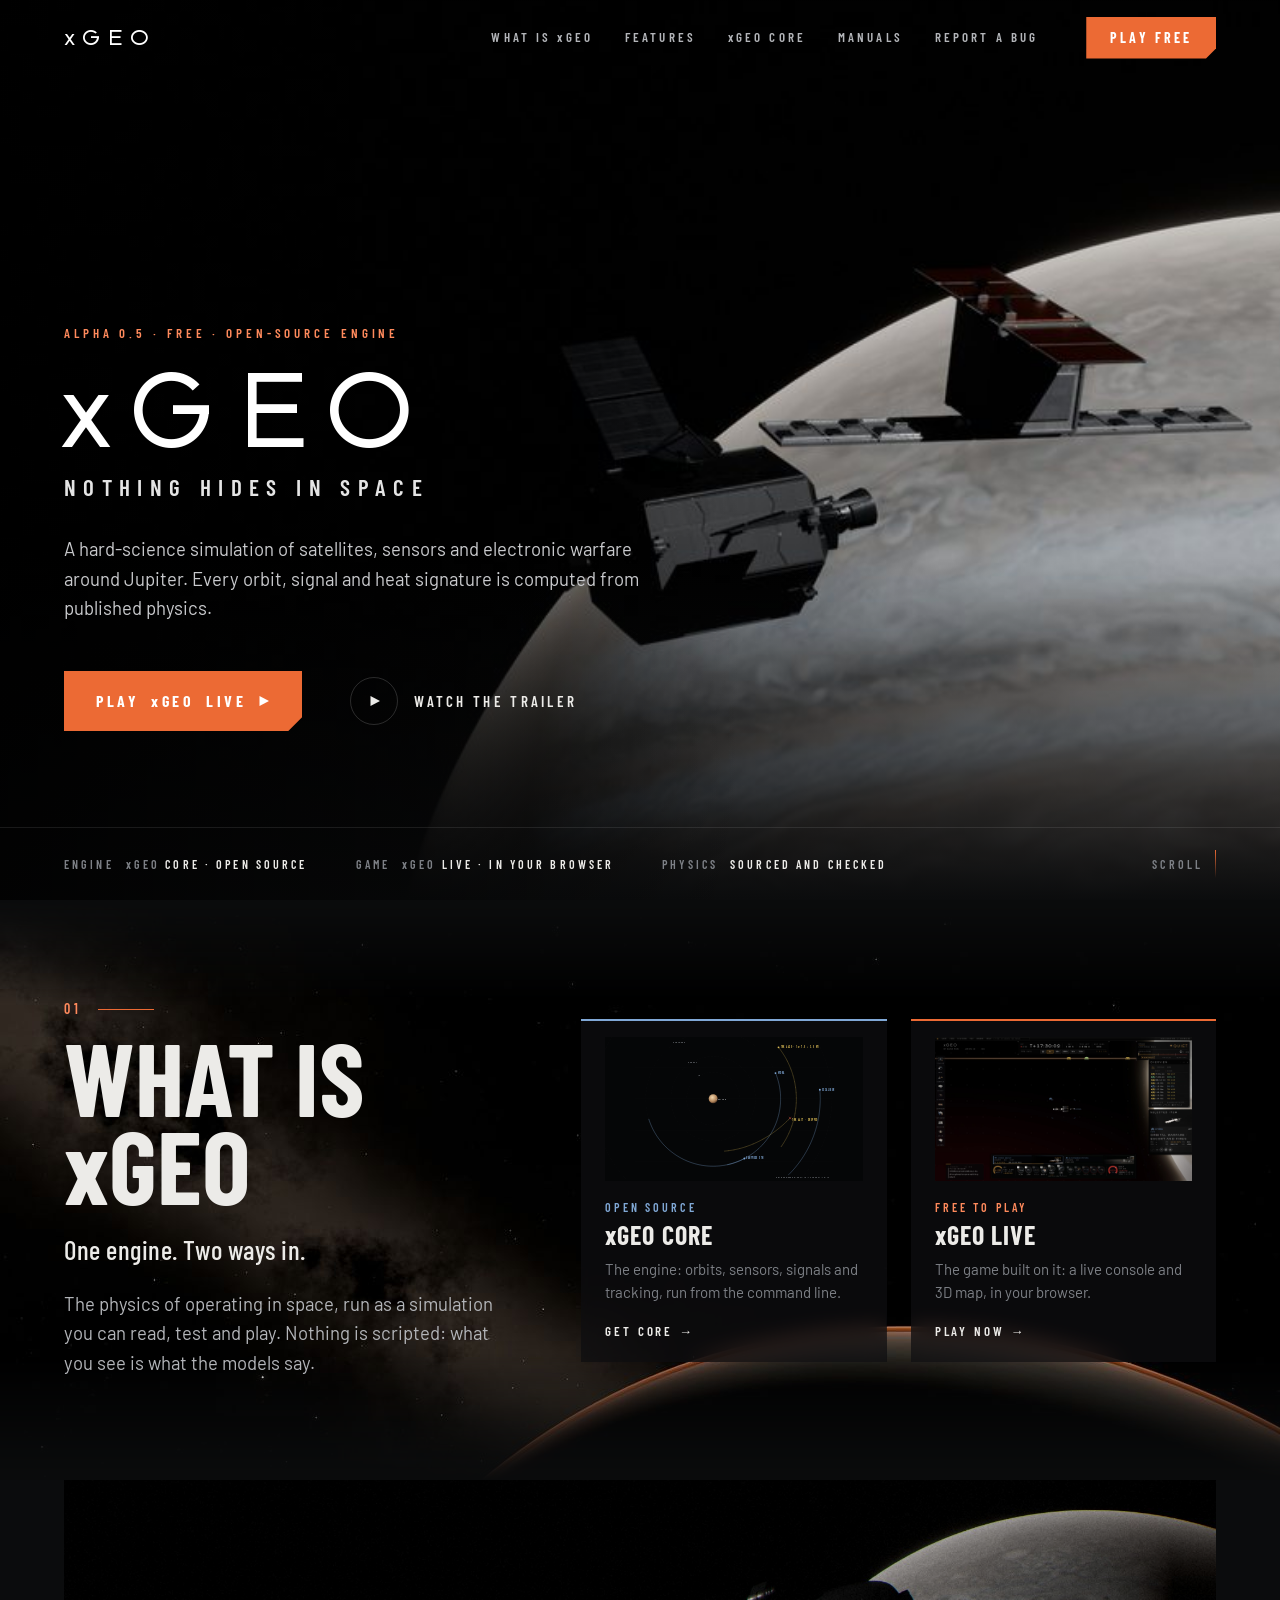
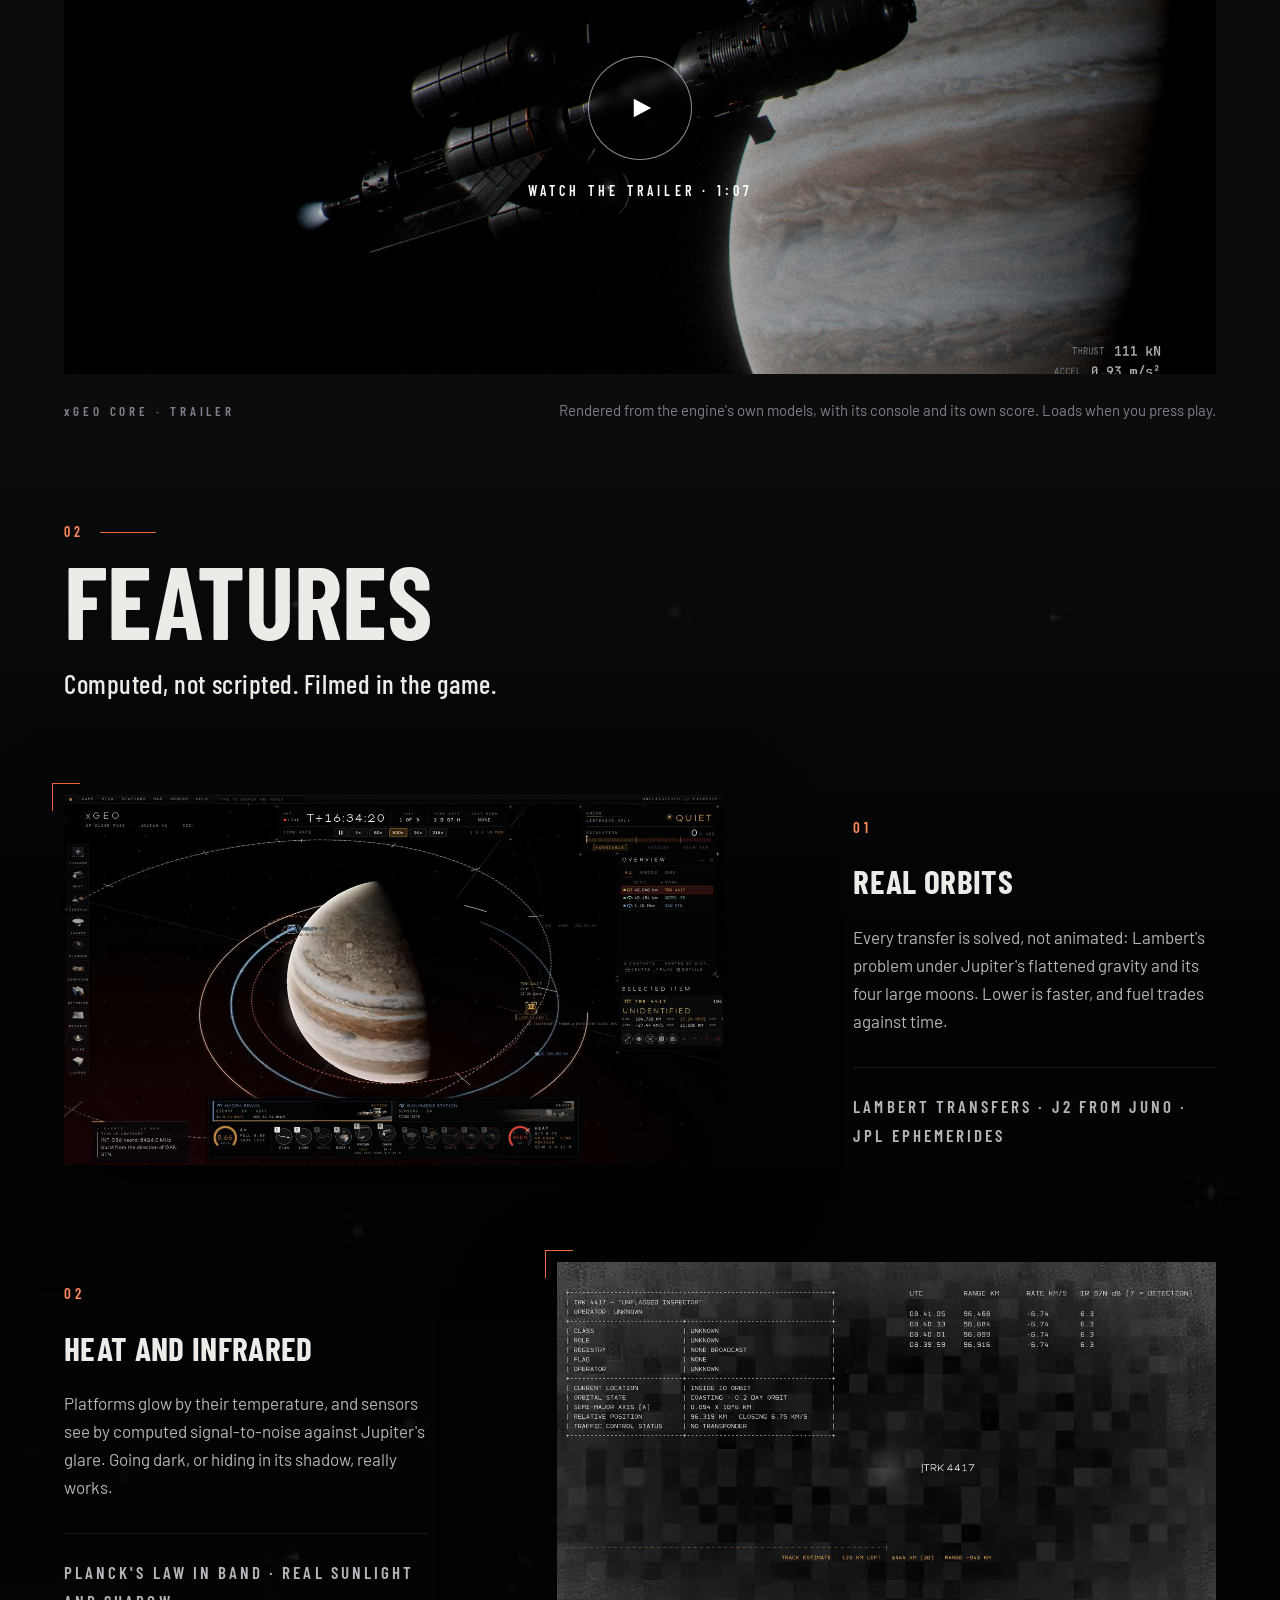
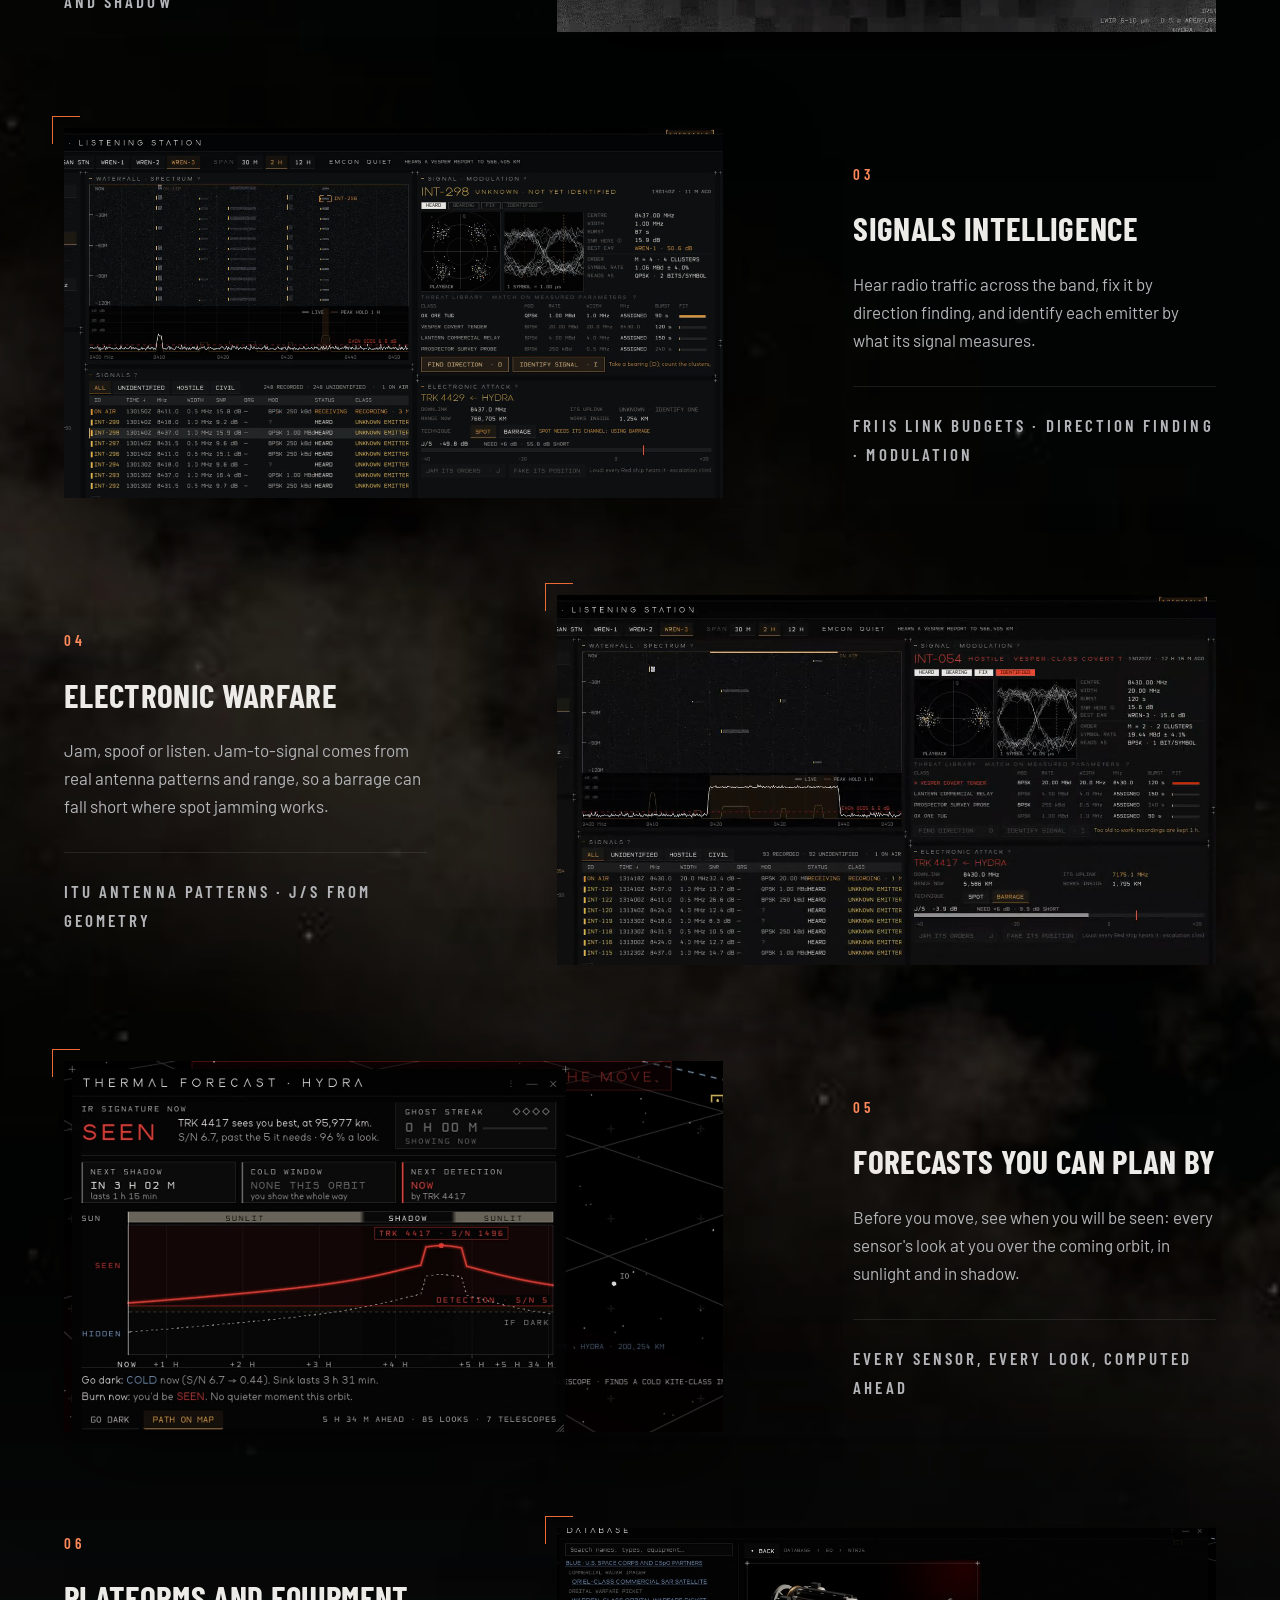
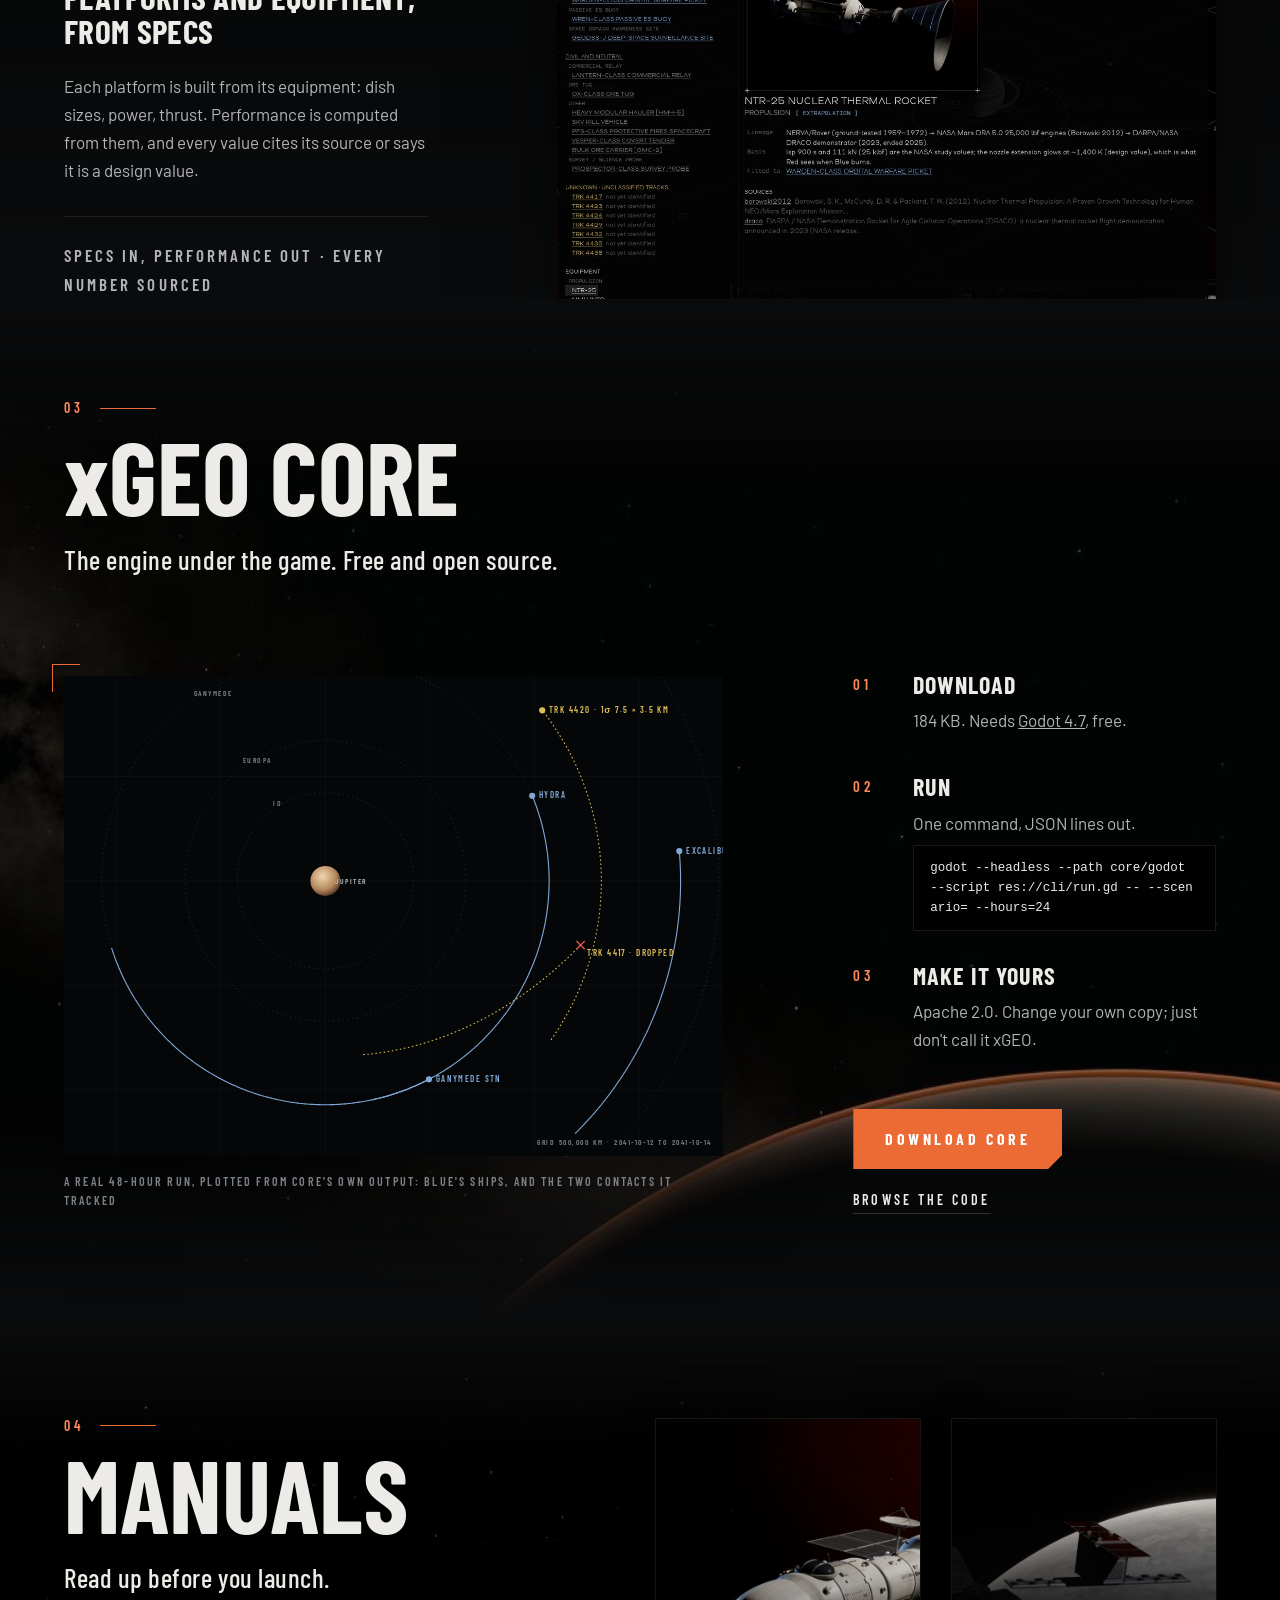
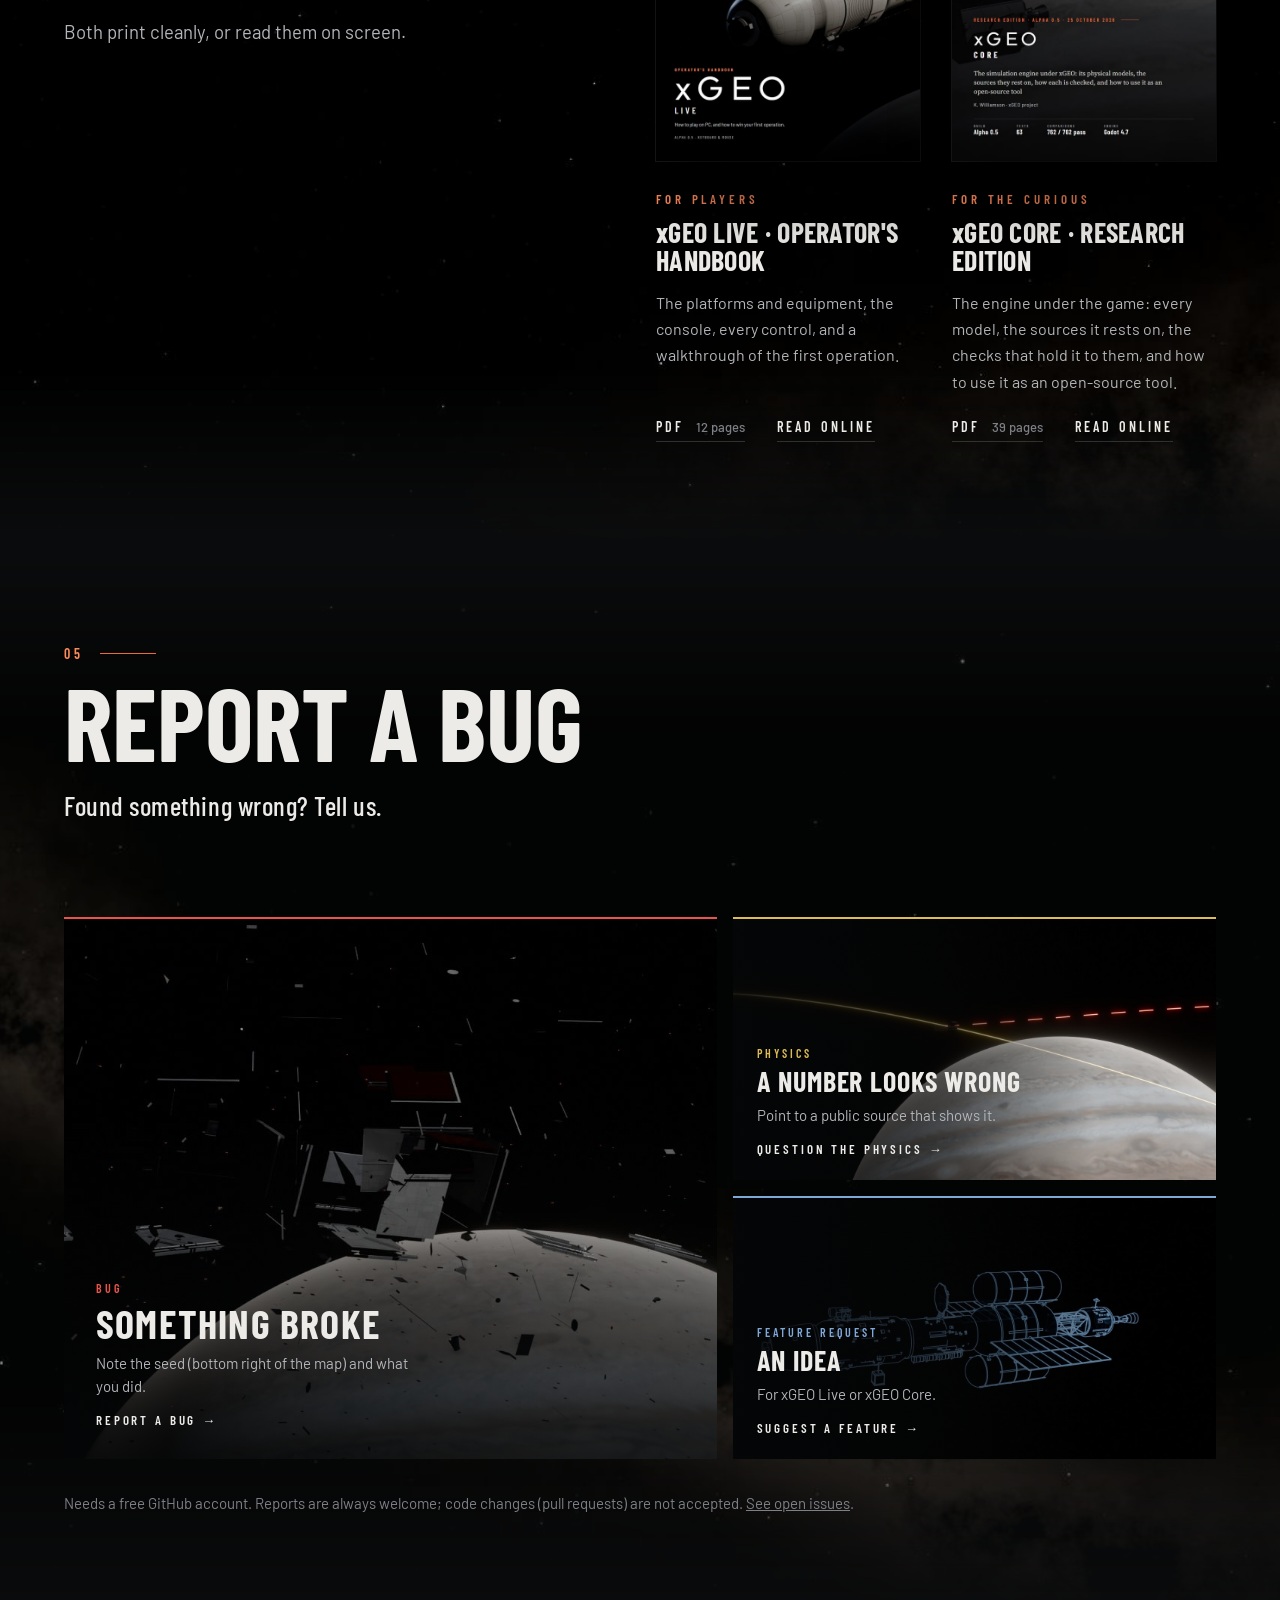
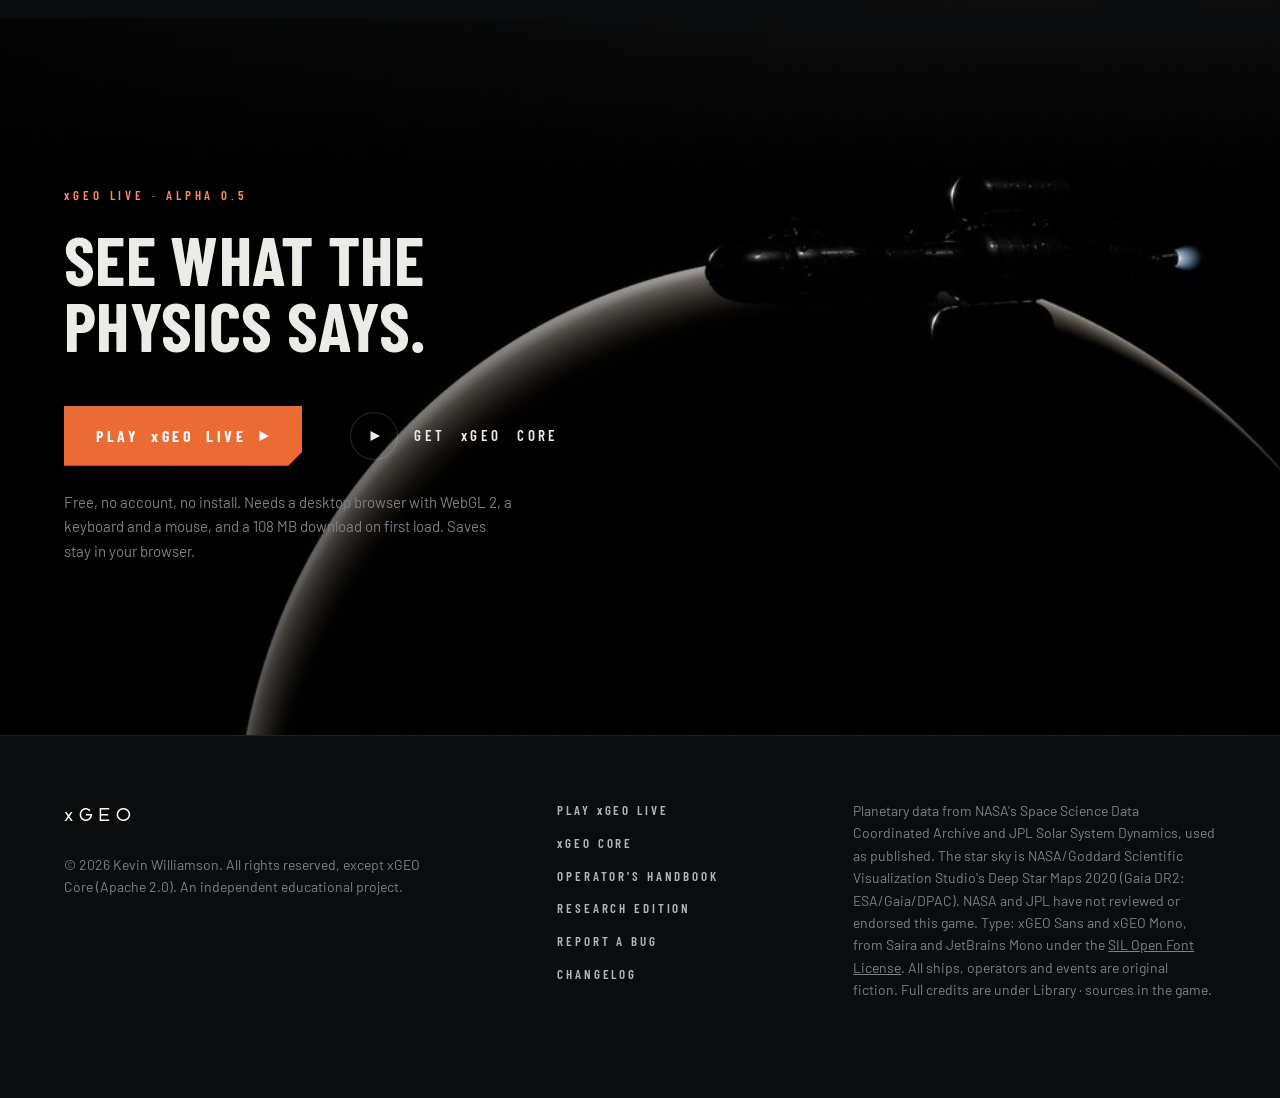
==== commit 2baa837b: "Site: the new xGEO Core trailer (67 s) in place of the Live trailer Co-Authored-By: Claude Opus 5.5 " ====
--- a/index.html
+++ b/index.html
@@ -370,11 +370,11 @@
 </div></section>
 
 <section class="sec flush" id="trailer"><div class="wrap">
-  <button class="film" id="film" type="button" aria-label="Play the xGEO Live trailer, 86 seconds with sound.">
-    <img src="images/trailer.jpg?v=0.13" width="1920" height="1080" alt="" loading="lazy">
-    <span class="play"><i><svg viewBox="0 0 12 12" aria-hidden="true"><path d="M1.5 1 11 6 1.5 11Z" fill="currentColor"/></svg></i><span>Watch the trailer &middot; 1:26</span></span>
+  <button class="film" id="film" type="button" aria-label="Play the xGEO Core trailer, 67 seconds with sound.">
+    <img src="images/trailer.jpg?v=0.14" width="1920" height="1080" alt="" loading="lazy">
+    <span class="play"><i><svg viewBox="0 0 12 12" aria-hidden="true"><path d="M1.5 1 11 6 1.5 11Z" fill="currentColor"/></svg></i><span>Watch the trailer &middot; 1:07</span></span>
   </button>
-  <div class="film-meta"><span class="k dim"><span class="nx">xGEO</span> Live &middot; Trailer</span><span class="small">Every shot is the game itself, with its own score. Loads when you press play.</span></div>
+  <div class="film-meta"><span class="k dim"><span class="nx">xGEO</span> Core &middot; Trailer</span><span class="small">Rendered from the engine's own models, with its console and its own score. Loads when you press play.</span></div>
 </div></section>
 
 <section class="sec nob has-art" id="features"><div class="art dim" aria-hidden="true"><picture><source media="(max-width:1280px)" srcset="images/site/bg-deep-1280.jpg"><img src="images/site/bg-deep.jpg" width="2560" height="1440" alt="" loading="lazy" style="object-position:50% 50%"></picture></div><div class="wrap">
@@ -476,7 +476,7 @@
  if(film){film.addEventListener('click',function(){
    if(film.querySelector('video'))return;
    var v=document.createElement('video');v.controls=true;v.autoplay=true;v.playsInline=true;v.setAttribute('aria-label',film.getAttribute('aria-label'));
-   v.innerHTML='<source src="images/trailer.mp4?v=0.13" type="video/mp4">';film.appendChild(v);v.play&&v.play().catch(function(){});film.style.cursor='default';});}
+   v.innerHTML='<source src="images/trailer.mp4?v=0.14" type="video/mp4">';film.appendChild(v);v.play&&v.play().catch(function(){});film.style.cursor='default';});}
  var lb=document.getElementById('lb');if(!lb||!lb.showModal)return;
  var imgs=[].slice.call(document.querySelectorAll('[data-zoom] img')),cur=0;
  function show(i){cur=(i+imgs.length)%imgs.length;var im=imgs[cur],fc=im.closest('figure'),big=document.getElementById('lbImg');
